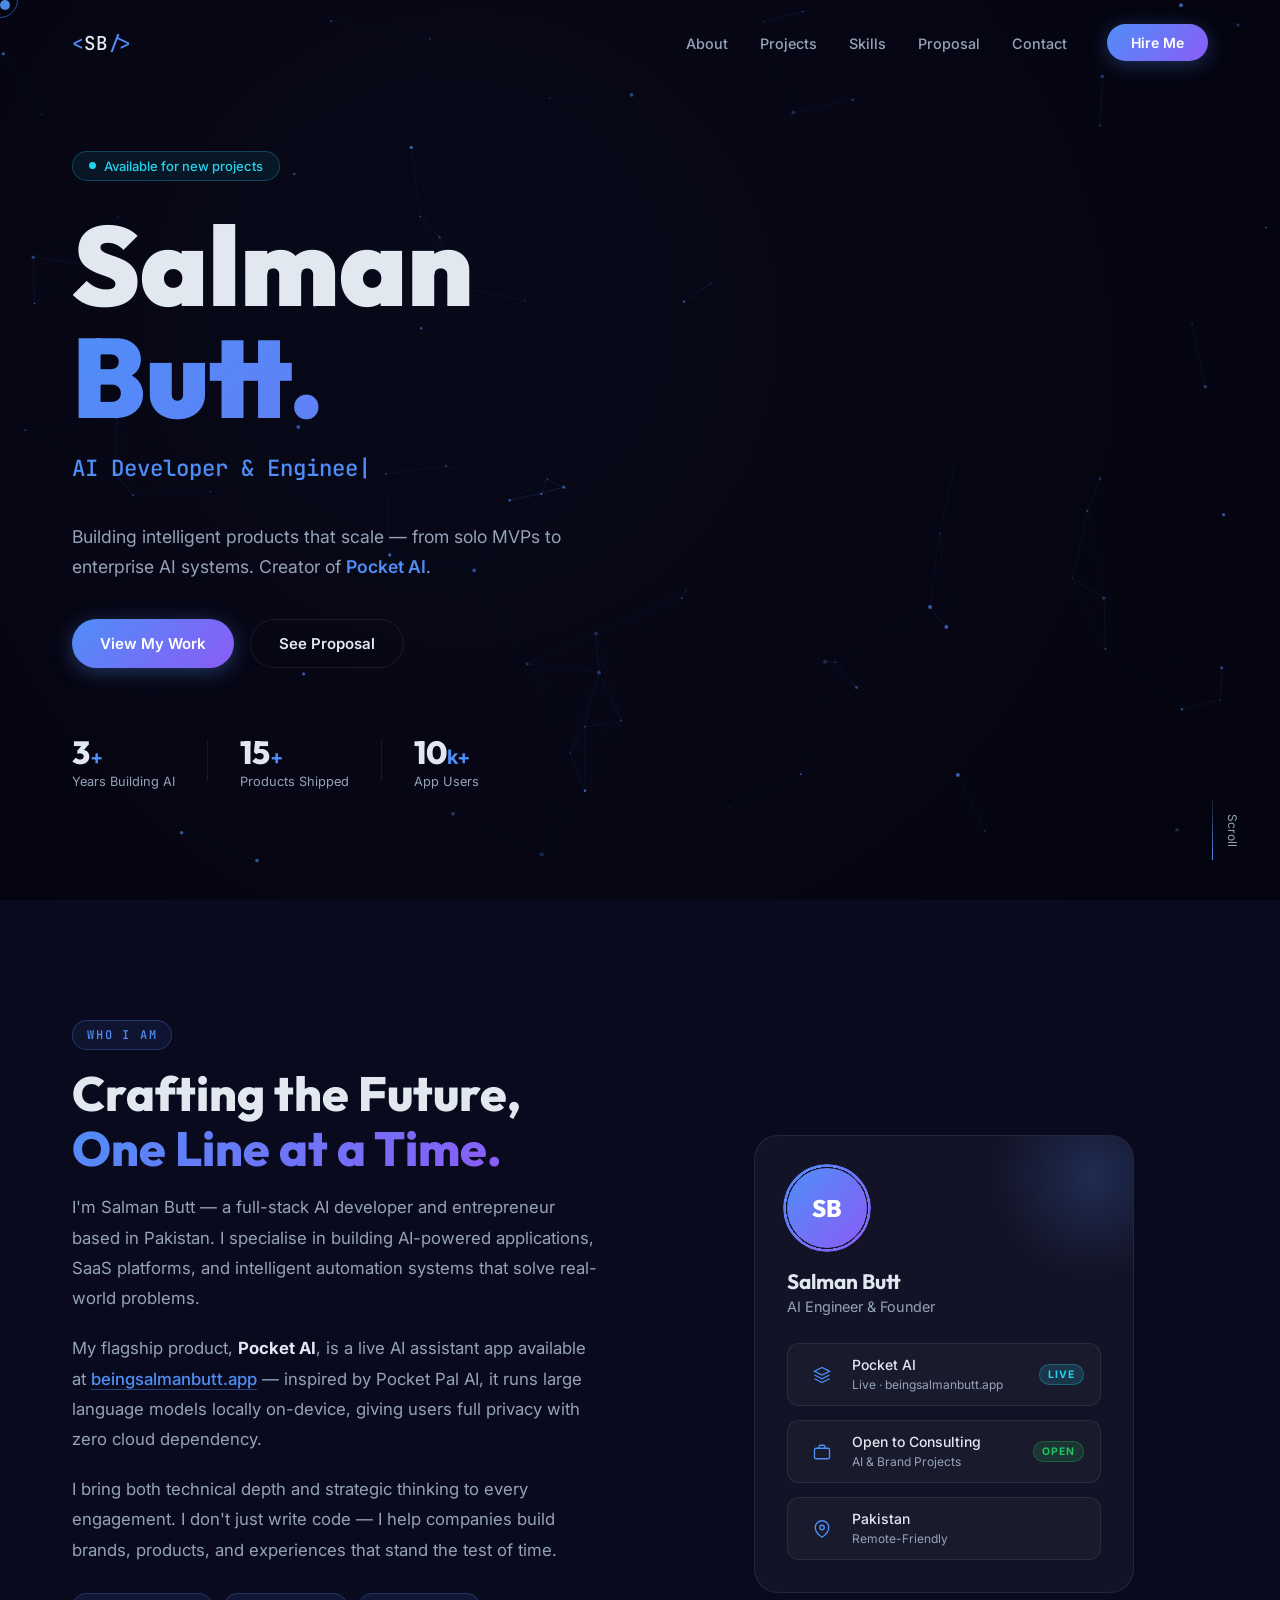
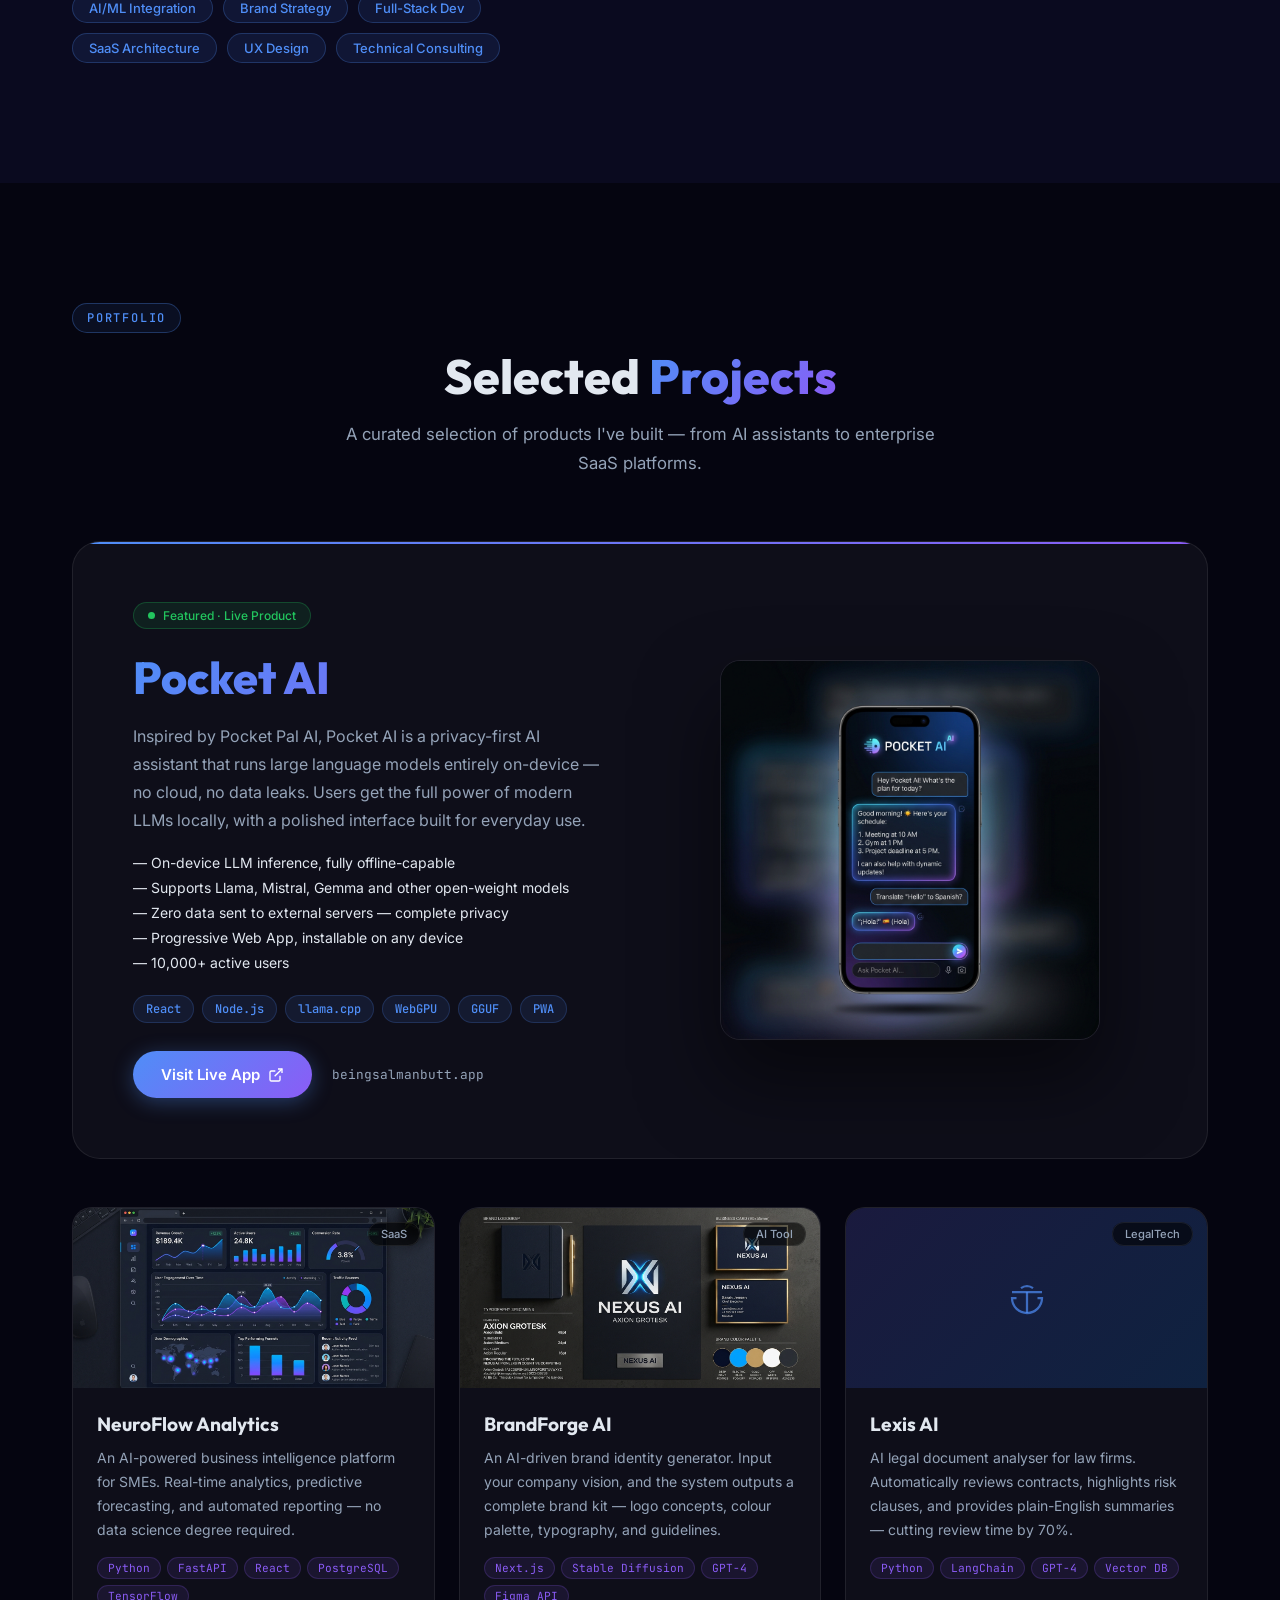
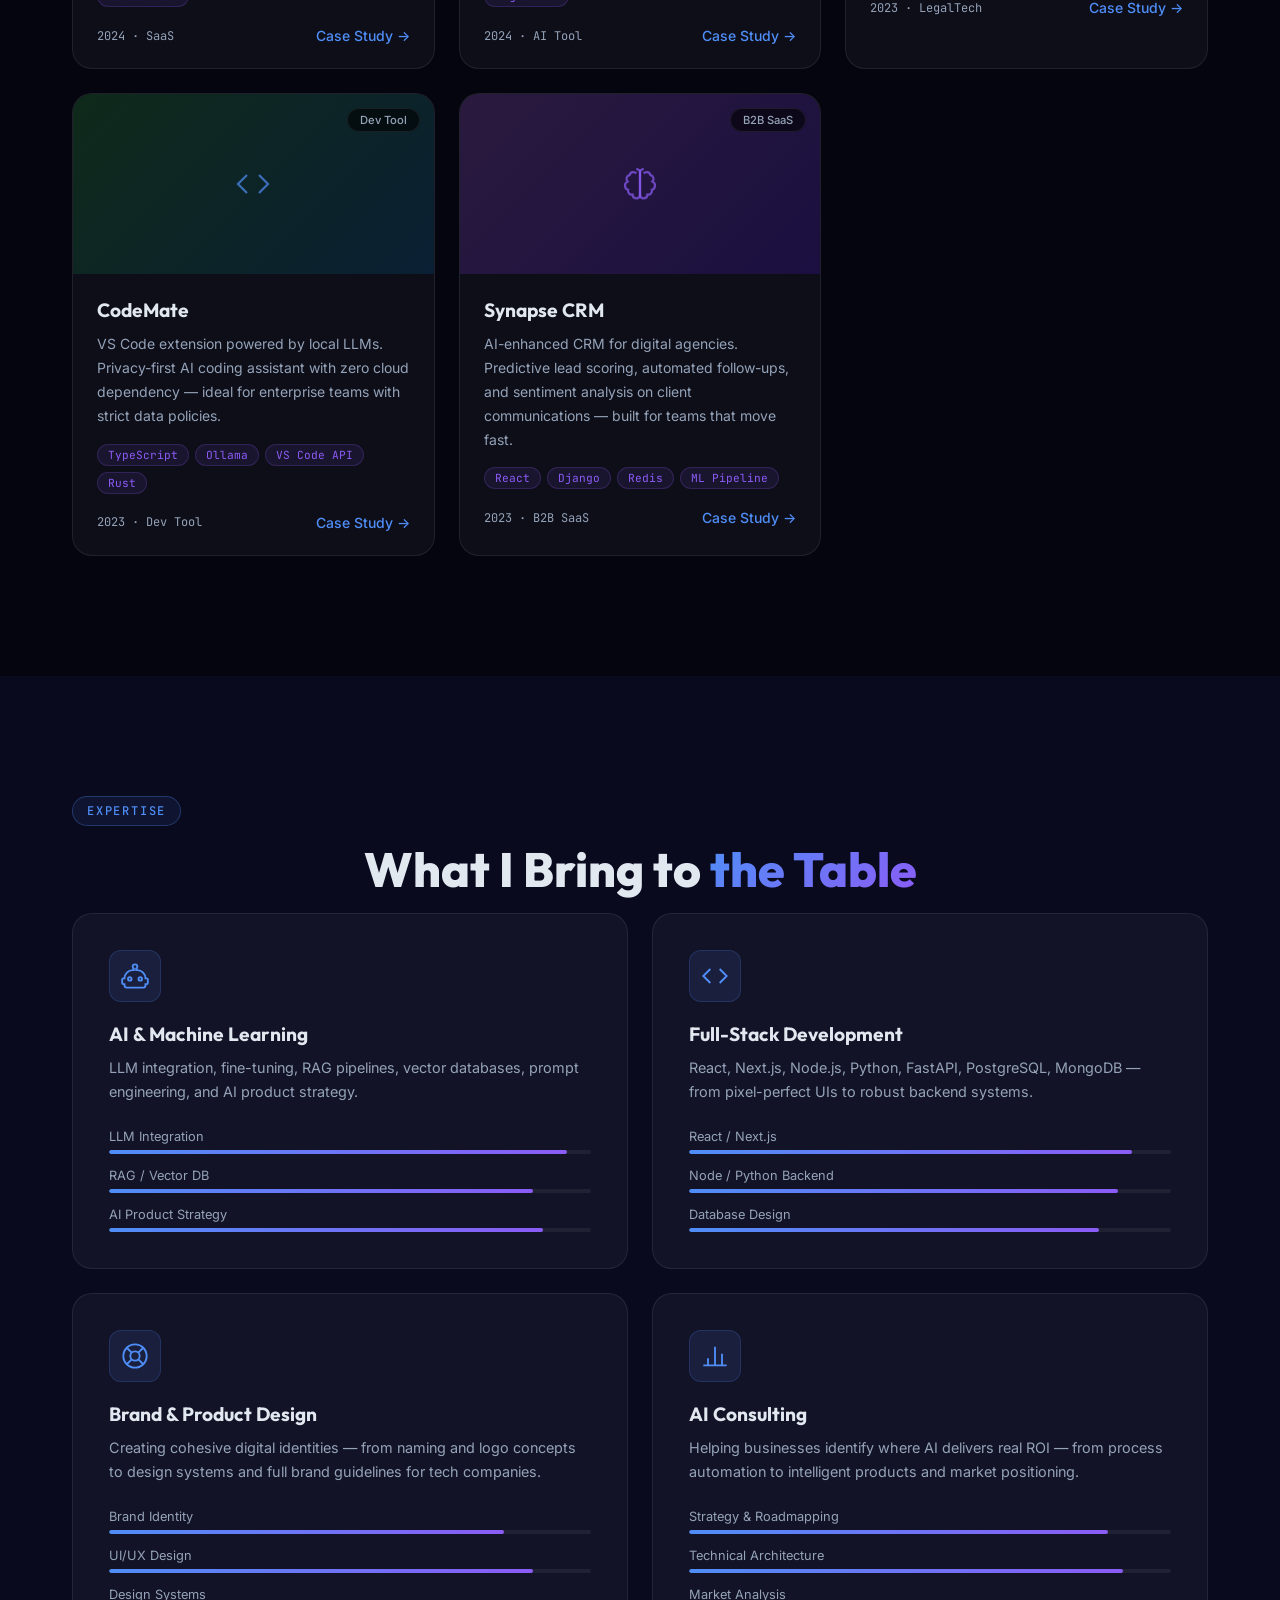
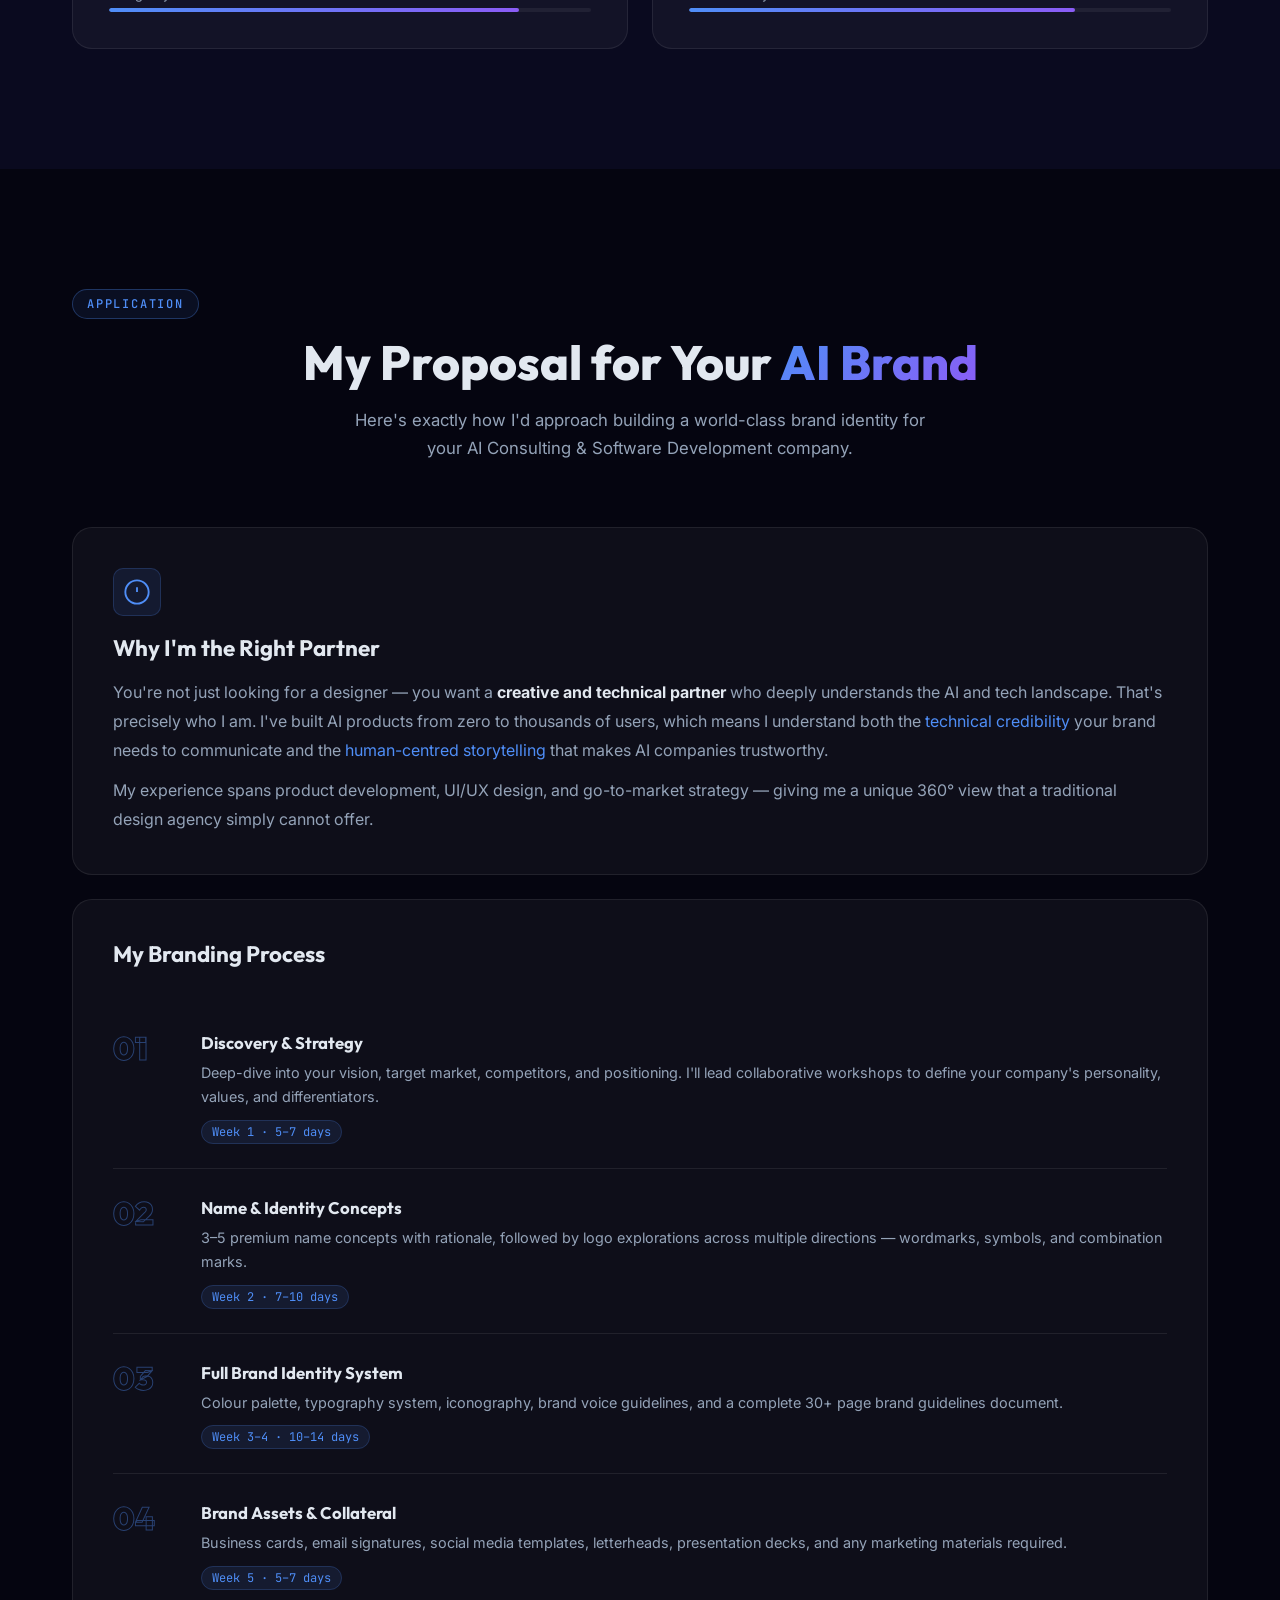
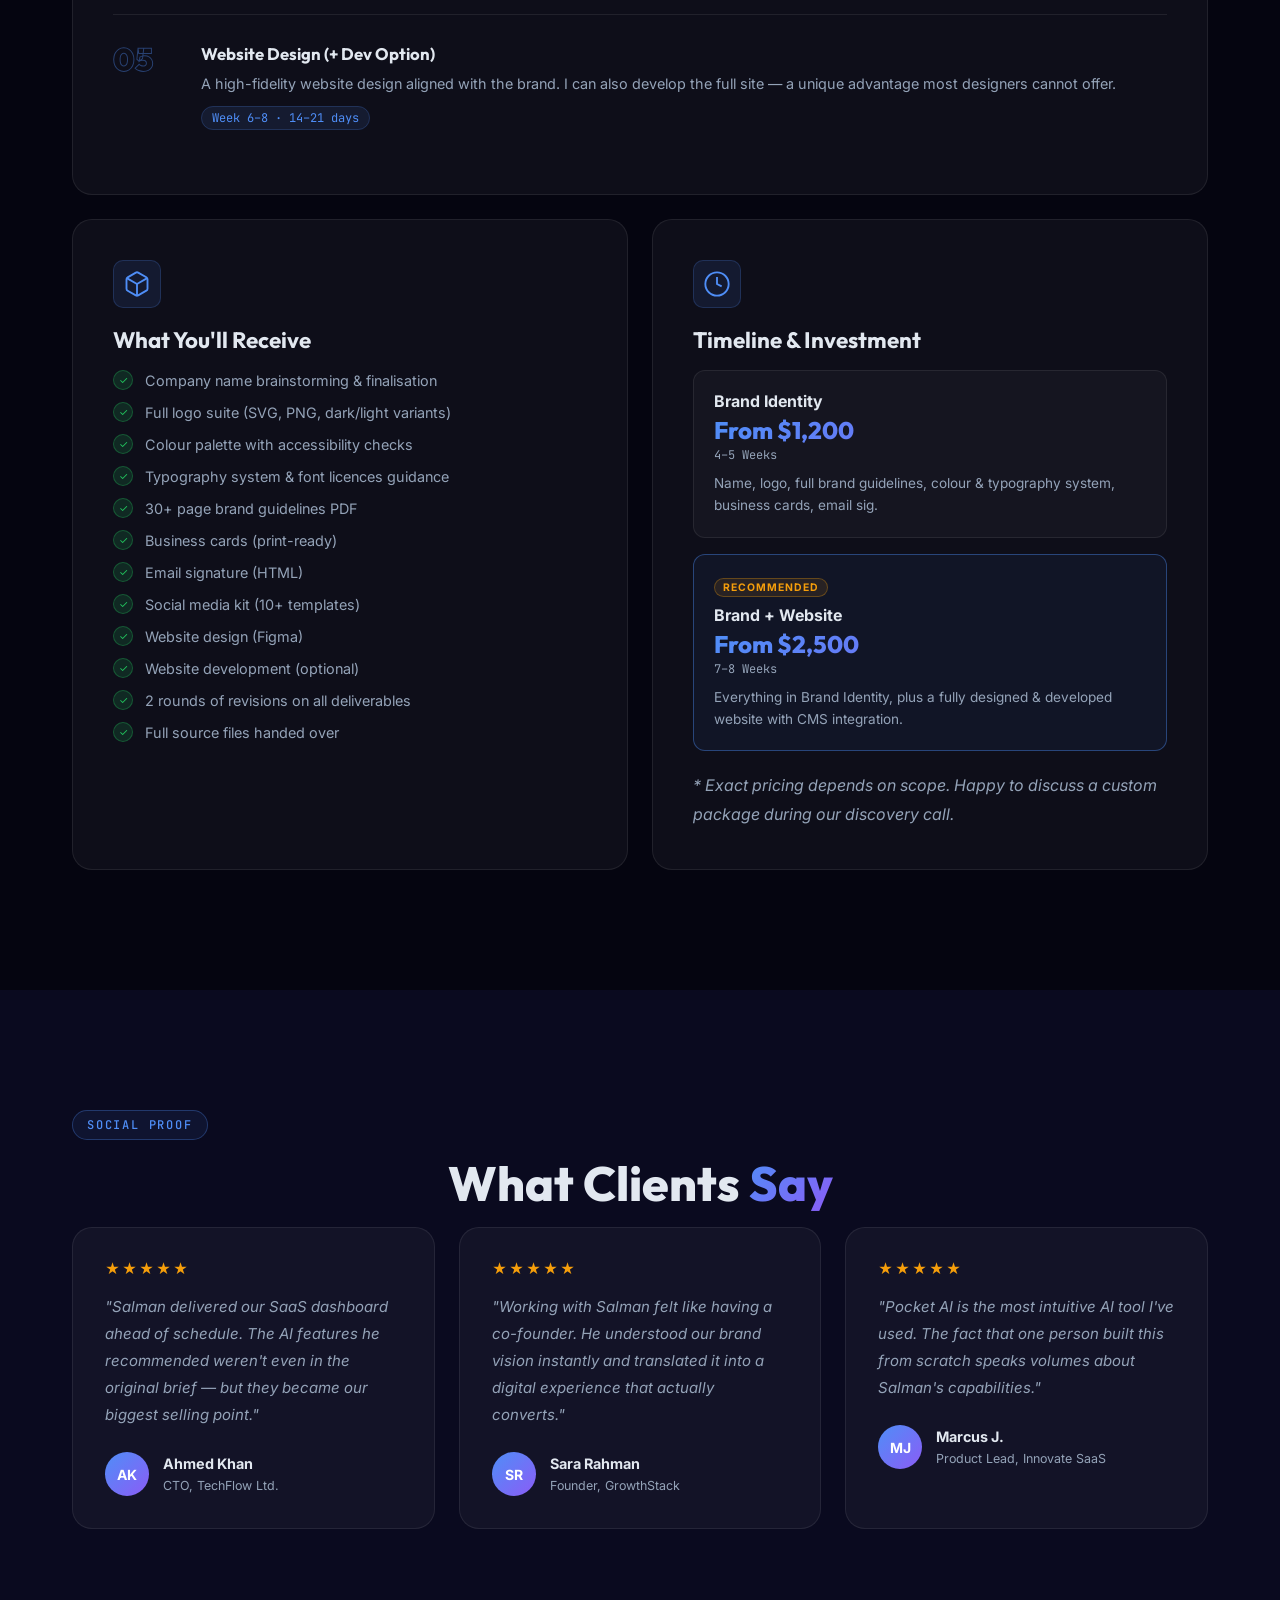
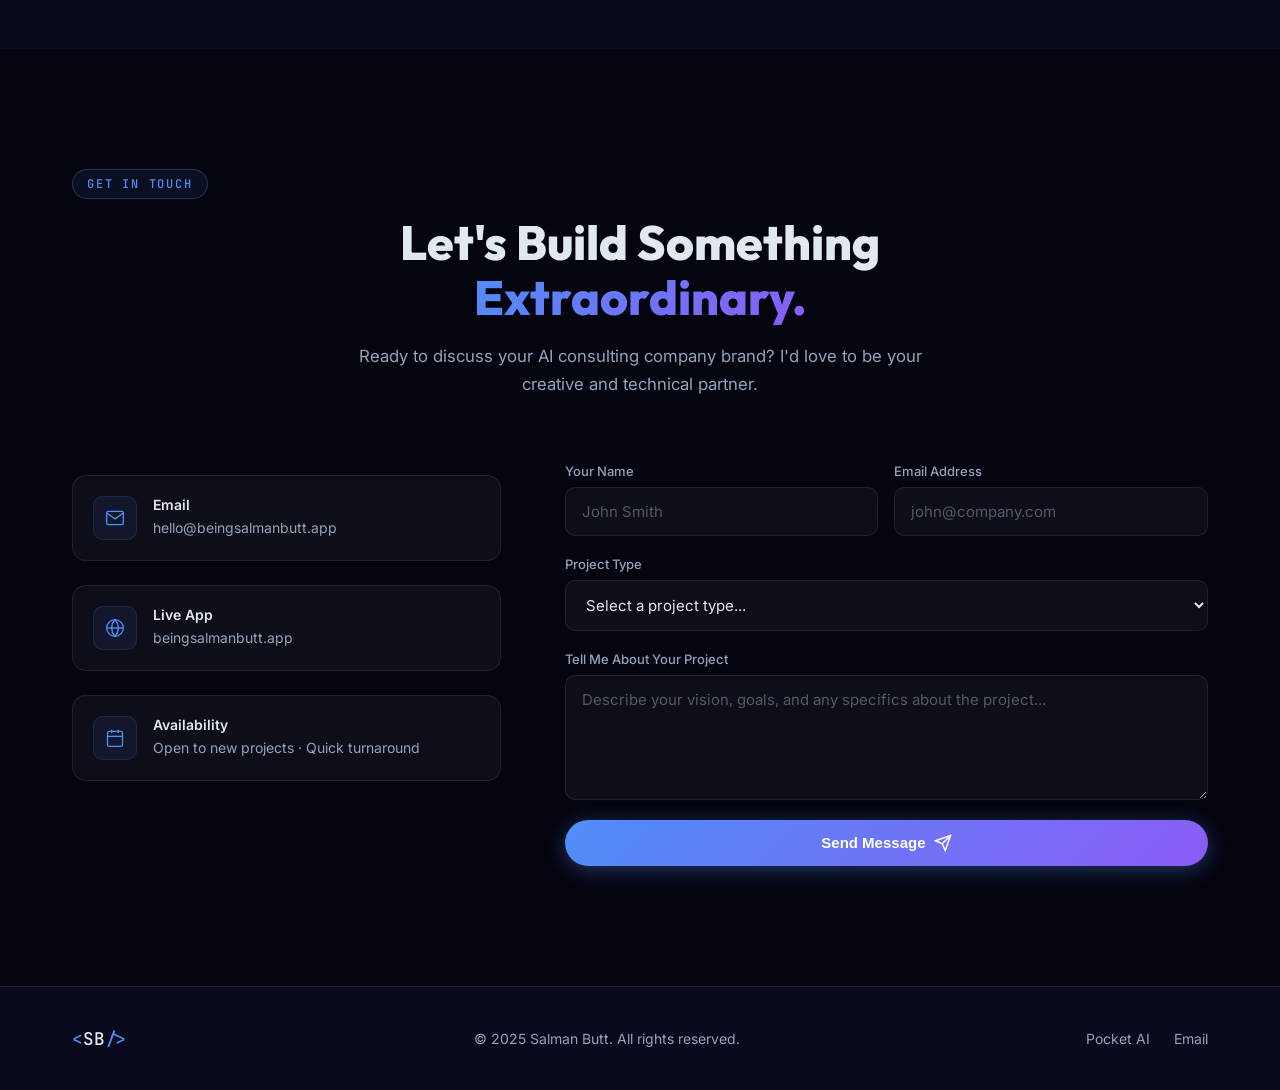
==== index.html @ 0336878b "first commit" ====
<!DOCTYPE html>
<html lang="en">
<head>
  <meta charset="UTF-8" />
  <meta name="viewport" content="width=device-width, initial-scale=1.0" />
  <title>Salman Butt — AI Developer & Software Engineer</title>
  <meta name="description" content="Salman Butt is an experienced AI developer and software engineer specializing in AI consulting, SaaS, and full-stack development. Creator of Pocket AI." />
  <meta name="keywords" content="AI Developer, Software Engineer, Pocket AI, SaaS, Full Stack, AI Consulting, Salman Butt" />
  <meta property="og:title" content="Salman Butt — AI Developer & Software Engineer" />
  <meta property="og:description" content="Building intelligent products that scale. Creator of Pocket AI. Available for AI consulting & development." />
  <link rel="preconnect" href="https://fonts.googleapis.com" />
  <link rel="preconnect" href="https://fonts.gstatic.com" crossorigin />
  <link href="https://fonts.googleapis.com/css2?family=Outfit:wght@300;400;500;600;700;800;900&family=Inter:wght@300;400;500;600&family=JetBrains+Mono:wght@400;500&display=swap" rel="stylesheet" />
  <link rel="stylesheet" href="style.css" />
</head>
<body>

  <!-- ── CURSOR ── -->
  <div class="cursor" id="cursor"></div>
  <div class="cursor-follower" id="cursorFollower"></div>

  <!-- ── NAV ── -->
  <nav class="nav" id="nav">
    <div class="nav-inner">
      <a href="#hero" class="nav-logo" id="nav-logo">
        <span class="logo-bracket">&lt;</span>SB<span class="logo-bracket">/&gt;</span>
      </a>
      <ul class="nav-links" id="nav-links">
        <li><a href="#about" class="nav-link">About</a></li>
        <li><a href="#projects" class="nav-link">Projects</a></li>
        <li><a href="#skills" class="nav-link">Skills</a></li>
        <li><a href="#proposal" class="nav-link">Proposal</a></li>
        <li><a href="#contact" class="nav-link">Contact</a></li>
      </ul>
      <a href="#contact" class="nav-cta" id="nav-cta">Hire Me</a>
      <button class="burger" id="burger" aria-label="Menu">
        <span></span><span></span><span></span>
      </button>
    </div>
  </nav>

  <!-- ── MOBILE MENU ── -->
  <div class="mobile-menu" id="mobileMenu">
    <ul>
      <li><a href="#about" class="mob-link">About</a></li>
      <li><a href="#projects" class="mob-link">Projects</a></li>
      <li><a href="#skills" class="mob-link">Skills</a></li>
      <li><a href="#proposal" class="mob-link">Proposal</a></li>
      <li><a href="#contact" class="mob-link">Contact</a></li>
    </ul>
  </div>

  <!-- ── HERO ── -->
  <section class="hero" id="hero">
    <canvas class="hero-canvas" id="heroCanvas"></canvas>
    <div class="hero-content">
      <div class="hero-badge reveal-up" data-delay="0">
        <span class="badge-dot"></span>
        Available for new projects
      </div>
      <h1 class="hero-name reveal-up" data-delay="100">
        <span class="name-line">Salman</span>
        <span class="name-line gradient-text">Butt.</span>
      </h1>
      <p class="hero-title reveal-up" data-delay="200">
        <span id="typed-text"></span><span class="cursor-blink">|</span>
      </p>
      <p class="hero-sub reveal-up" data-delay="300">
        Building intelligent products that scale — from solo MVPs to enterprise AI systems.
        Creator of <a href="https://beingsalmanbutt.app" target="_blank" class="hero-link">Pocket&nbsp;AI</a>.
      </p>
      <div class="hero-btns reveal-up" data-delay="400">
        <a href="#projects" class="btn btn-primary" id="hero-projects-btn">View My Work</a>
        <a href="#proposal" class="btn btn-ghost" id="hero-proposal-btn">See Proposal</a>
      </div>
      <div class="hero-stats reveal-up" data-delay="500">
        <div class="stat">
          <span class="stat-num" data-target="3">0</span><span class="stat-suffix">+</span>
          <span class="stat-label">Years Building AI</span>
        </div>
        <div class="stat-divider"></div>
        <div class="stat">
          <span class="stat-num" data-target="15">0</span><span class="stat-suffix">+</span>
          <span class="stat-label">Products Shipped</span>
        </div>
        <div class="stat-divider"></div>
        <div class="stat">
          <span class="stat-num" data-target="10">0</span><span class="stat-suffix">k+</span>
          <span class="stat-label">App Users</span>
        </div>
      </div>
    </div>
    <div class="hero-scroll-indicator">
      <span>Scroll</span>
      <div class="scroll-line"></div>
    </div>
  </section>

  <!-- ── ABOUT ── -->
  <section class="about section" id="about">
    <div class="container">
      <div class="section-label reveal-up">Who I Am</div>
      <div class="about-grid">
        <div class="about-left reveal-left">
          <h2 class="section-title">Crafting the Future,<br/><span class="gradient-text">One Line at a Time.</span></h2>
          <p class="about-text">
            I'm Salman Butt — a full-stack AI developer and entrepreneur based in Pakistan. I specialise in building AI-powered applications, SaaS platforms, and intelligent automation systems that solve real-world problems.
          </p>
          <p class="about-text">
            My flagship product, <strong>Pocket AI</strong>, is a live AI assistant app available at <a href="https://beingsalmanbutt.app" target="_blank" class="inline-link">beingsalmanbutt.app</a> — inspired by Pocket Pal AI, it runs large language models locally on-device, giving users full privacy with zero cloud dependency.
          </p>
          <p class="about-text">
            I bring both technical depth and strategic thinking to every engagement. I don't just write code — I help companies build brands, products, and experiences that stand the test of time.
          </p>
          <div class="about-tags">
            <span class="tag">AI/ML Integration</span>
            <span class="tag">Brand Strategy</span>
            <span class="tag">Full-Stack Dev</span>
            <span class="tag">SaaS Architecture</span>
            <span class="tag">UX Design</span>
            <span class="tag">Technical Consulting</span>
          </div>
        </div>
        <div class="about-right reveal-right">
          <div class="about-card-wrap">
            <div class="about-card" id="about-card">
              <div class="card-glow"></div>
              <div class="card-inner">
                <div class="card-avatar">
                  <div class="avatar-ring"></div>
                  <div class="avatar-icon">SB</div>
                </div>
                <div class="card-info">
                  <h3>Salman Butt</h3>
                  <p>AI Engineer & Founder</p>
                </div>
                <div class="card-items">
                  <div class="card-item">
                    <div class="ci-icon">
                      <svg width="18" height="18" viewBox="0 0 24 24" fill="none" stroke="currentColor" stroke-width="1.8"><path d="M12 2L2 7l10 5 10-5-10-5z"/><path d="M2 17l10 5 10-5"/><path d="M2 12l10 5 10-5"/></svg>
                    </div>
                    <div class="ci-text">
                      <span>Pocket AI</span>
                      <small>Live · beingsalmanbutt.app</small>
                    </div>
                    <div class="ci-badge live">LIVE</div>
                  </div>
                  <div class="card-item">
                    <div class="ci-icon">
                      <svg width="18" height="18" viewBox="0 0 24 24" fill="none" stroke="currentColor" stroke-width="1.8"><rect x="2" y="7" width="20" height="14" rx="2"/><path d="M16 7V5a2 2 0 0 0-2-2h-4a2 2 0 0 0-2 2v2"/></svg>
                    </div>
                    <div class="ci-text">
                      <span>Open to Consulting</span>
                      <small>AI &amp; Brand Projects</small>
                    </div>
                    <div class="ci-badge open">OPEN</div>
                  </div>
                  <div class="card-item">
                    <div class="ci-icon">
                      <svg width="18" height="18" viewBox="0 0 24 24" fill="none" stroke="currentColor" stroke-width="1.8"><path d="M21 10c0 7-9 13-9 13s-9-6-9-13a9 9 0 0 1 18 0z"/><circle cx="12" cy="10" r="3"/></svg>
                    </div>
                    <div class="ci-text">
                      <span>Pakistan</span>
                      <small>Remote-Friendly</small>
                    </div>
                  </div>
                </div>
              </div>
            </div>
          </div>
        </div>
      </div>
    </div>
  </section>

  <!-- ── PROJECTS ── -->
  <section class="projects section" id="projects">
    <div class="container">
      <div class="section-label reveal-up">Portfolio</div>
      <h2 class="section-title centered reveal-up">Selected <span class="gradient-text">Projects</span></h2>
      <p class="section-sub centered reveal-up">A curated selection of products I've built — from AI assistants to enterprise SaaS platforms.</p>

      <!-- FEATURED: Pocket AI -->
      <div class="project-featured reveal-up" id="pocket-ai-project">
        <div class="pf-content">
          <div class="pf-badge">
            <span class="badge-dot pulse"></span>
            Featured · Live Product
          </div>
          <h3 class="pf-title">Pocket AI</h3>
          <p class="pf-desc">
            Inspired by Pocket Pal AI, Pocket AI is a privacy-first AI assistant that runs large language models entirely on-device — no cloud, no data leaks. Users get the full power of modern LLMs locally, with a polished interface built for everyday use.
          </p>
          <ul class="pf-highlights">
            <li>— On-device LLM inference, fully offline-capable</li>
            <li>— Supports Llama, Mistral, Gemma and other open-weight models</li>
            <li>— Zero data sent to external servers — complete privacy</li>
            <li>— Progressive Web App, installable on any device</li>
            <li>— 10,000+ active users</li>
          </ul>
          <div class="pf-tech">
            <span>React</span><span>Node.js</span><span>llama.cpp</span><span>WebGPU</span><span>GGUF</span><span>PWA</span>
          </div>
          <div class="pf-actions">
            <a href="https://beingsalmanbutt.app" target="_blank" class="btn btn-primary" id="pocket-ai-live-btn">
              <span>Visit Live App</span>
              <svg width="16" height="16" viewBox="0 0 24 24" fill="none" stroke="currentColor" stroke-width="2"><path d="M18 13v6a2 2 0 0 1-2 2H5a2 2 0 0 1-2-2V8a2 2 0 0 1 2-2h6"/><polyline points="15 3 21 3 21 9"/><line x1="10" y1="14" x2="21" y2="3"/></svg>
            </a>
            <span class="pf-domain">beingsalmanbutt.app</span>
          </div>
        </div>
        <div class="pf-visual">
          <div class="pf-img-wrap">
            <img src="pocket_ai_mockup.jpg" alt="Pocket AI App Mockup" class="pf-img" />
            <div class="pf-img-glow"></div>
          </div>
        </div>
      </div>

      <!-- PROJECT GRID -->
      <div class="project-grid">

        <!-- Project 2 -->
        <div class="project-card reveal-up" data-delay="0" id="project-neuroflow">
          <div class="pc-img-wrap">
            <img src="dashboard_mockup.jpg" alt="NeuroFlow Dashboard" class="pc-img" />
            <div class="pc-overlay">
              <span class="pc-tag">SaaS</span>
            </div>
          </div>
          <div class="pc-body">
            <h3 class="pc-title">NeuroFlow Analytics</h3>
            <p class="pc-desc">An AI-powered business intelligence platform for SMEs. Real-time analytics, predictive forecasting, and automated reporting — no data science degree required.</p>
            <div class="pc-tech">
              <span>Python</span><span>FastAPI</span><span>React</span><span>PostgreSQL</span><span>TensorFlow</span>
            </div>
            <div class="pc-footer">
              <span class="pc-status">2024 · SaaS</span>
              <a href="#" class="pc-link" id="neuroflow-link">Case Study →</a>
            </div>
          </div>
        </div>

        <!-- Project 3 -->
        <div class="project-card reveal-up" data-delay="100" id="project-brandforge">
          <div class="pc-img-wrap">
            <img src="branding_mockup.jpg" alt="BrandForge AI" class="pc-img" />
            <div class="pc-overlay">
              <span class="pc-tag">AI Tool</span>
            </div>
          </div>
          <div class="pc-body">
            <h3 class="pc-title">BrandForge AI</h3>
            <p class="pc-desc">An AI-driven brand identity generator. Input your company vision, and the system outputs a complete brand kit — logo concepts, colour palette, typography, and guidelines.</p>
            <div class="pc-tech">
              <span>Next.js</span><span>Stable Diffusion</span><span>GPT-4</span><span>Figma API</span>
            </div>
            <div class="pc-footer">
              <span class="pc-status">2024 · AI Tool</span>
              <a href="#" class="pc-link" id="brandforge-link">Case Study →</a>
            </div>
          </div>
        </div>

        <!-- Project 4 -->
        <div class="project-card reveal-up" data-delay="200" id="project-lexis">
          <div class="pc-img-wrap">
            <div class="pc-img-placeholder p4-bg">
              <div class="placeholder-icon">
                <svg width="36" height="36" viewBox="0 0 24 24" fill="none" stroke="rgba(79,142,247,0.7)" stroke-width="1.5"><path d="M12 22V8"/><path d="M5 12H2a10 10 0 0 0 20 0h-3"/><path d="M8 5.4A7 7 0 0 1 12 4a7 7 0 0 1 4 1.4"/><line x1="2" y1="8" x2="12" y2="8"/><line x1="12" y1="8" x2="22" y2="8"/></svg>
              </div>
            </div>
            <div class="pc-overlay">
              <span class="pc-tag">LegalTech</span>
            </div>
          </div>
          <div class="pc-body">
            <h3 class="pc-title">Lexis AI</h3>
            <p class="pc-desc">AI legal document analyser for law firms. Automatically reviews contracts, highlights risk clauses, and provides plain-English summaries — cutting review time by 70%.</p>
            <div class="pc-tech">
              <span>Python</span><span>LangChain</span><span>GPT-4</span><span>Vector DB</span>
            </div>
            <div class="pc-footer">
              <span class="pc-status">2023 · LegalTech</span>
              <a href="#" class="pc-link" id="lexis-link">Case Study →</a>
            </div>
          </div>
        </div>

        <!-- Project 5 -->
        <div class="project-card reveal-up" data-delay="0" id="project-codemate">
          <div class="pc-img-wrap">
            <div class="pc-img-placeholder p5-bg">
              <div class="placeholder-icon">
                <svg width="36" height="36" viewBox="0 0 24 24" fill="none" stroke="rgba(79,142,247,0.7)" stroke-width="1.5"><polyline points="16 18 22 12 16 6"/><polyline points="8 6 2 12 8 18"/></svg>
              </div>
            </div>
            <div class="pc-overlay">
              <span class="pc-tag">Dev Tool</span>
            </div>
          </div>
          <div class="pc-body">
            <h3 class="pc-title">CodeMate</h3>
            <p class="pc-desc">VS Code extension powered by local LLMs. Privacy-first AI coding assistant with zero cloud dependency — ideal for enterprise teams with strict data policies.</p>
            <div class="pc-tech">
              <span>TypeScript</span><span>Ollama</span><span>VS Code API</span><span>Rust</span>
            </div>
            <div class="pc-footer">
              <span class="pc-status">2023 · Dev Tool</span>
              <a href="#" class="pc-link" id="codemate-link">Case Study →</a>
            </div>
          </div>
        </div>

        <!-- Project 6 -->
        <div class="project-card reveal-up" data-delay="100" id="project-synapse">
          <div class="pc-img-wrap">
            <div class="pc-img-placeholder p6-bg">
              <div class="placeholder-icon">
                <svg width="36" height="36" viewBox="0 0 24 24" fill="none" stroke="rgba(139,92,246,0.7)" stroke-width="1.5"><path d="M9.5 2A2.5 2.5 0 0 1 12 4.5v15a2.5 2.5 0 0 1-4.96-.46 2.5 2.5 0 0 1-2.96-3.08 3 3 0 0 1-.34-5.58 2.5 2.5 0 0 1 1.32-4.24 2.5 2.5 0 0 1 4.44-1.14"/><path d="M14.5 2A2.5 2.5 0 0 0 12 4.5v15a2.5 2.5 0 0 0 4.96-.46 2.5 2.5 0 0 0 2.96-3.08 3 3 0 0 0 .34-5.58 2.5 2.5 0 0 0-1.32-4.24 2.5 2.5 0 0 0-4.44-1.14"/></svg>
              </div>
            </div>
            <div class="pc-overlay">
              <span class="pc-tag">B2B SaaS</span>
            </div>
          </div>
          <div class="pc-body">
            <h3 class="pc-title">Synapse CRM</h3>
            <p class="pc-desc">AI-enhanced CRM for digital agencies. Predictive lead scoring, automated follow-ups, and sentiment analysis on client communications — built for teams that move fast.</p>
            <div class="pc-tech">
              <span>React</span><span>Django</span><span>Redis</span><span>ML Pipeline</span>
            </div>
            <div class="pc-footer">
              <span class="pc-status">2023 · B2B SaaS</span>
              <a href="#" class="pc-link" id="synapse-link">Case Study →</a>
            </div>
          </div>
        </div>

      </div>
    </div>
  </section>

  <!-- ── SKILLS ── -->
  <section class="skills section" id="skills">
    <div class="container">
      <div class="section-label reveal-up">Expertise</div>
      <h2 class="section-title centered reveal-up">What I Bring to <span class="gradient-text">the Table</span></h2>
      <div class="skills-grid">

        <div class="skill-card reveal-up" data-delay="0" id="skill-ai">
          <div class="sc-icon">
            <svg width="28" height="28" viewBox="0 0 24 24" fill="none" stroke="currentColor" stroke-width="1.6"><path d="M12 2a2 2 0 0 1 2 2c0 .74-.4 1.39-1 1.73V7h1a7 7 0 0 1 7 7h1a1 1 0 0 1 1 1v3a1 1 0 0 1-1 1h-1v1a2 2 0 0 1-2 2H5a2 2 0 0 1-2-2v-1H2a1 1 0 0 1-1-1v-3a1 1 0 0 1 1-1h1a7 7 0 0 1 7-7h1V5.73c-.6-.34-1-.99-1-1.73a2 2 0 0 1 2-2z"/><circle cx="7.5" cy="14.5" r="1.5"/><circle cx="16.5" cy="14.5" r="1.5"/></svg>
          </div>
          <h3>AI &amp; Machine Learning</h3>
          <p>LLM integration, fine-tuning, RAG pipelines, vector databases, prompt engineering, and AI product strategy.</p>
          <div class="sc-bars">
            <div class="sc-bar-item">
              <span>LLM Integration</span>
              <div class="sc-bar"><div class="sc-fill" style="--w:95%"></div></div>
            </div>
            <div class="sc-bar-item">
              <span>RAG / Vector DB</span>
              <div class="sc-bar"><div class="sc-fill" style="--w:88%"></div></div>
            </div>
            <div class="sc-bar-item">
              <span>AI Product Strategy</span>
              <div class="sc-bar"><div class="sc-fill" style="--w:90%"></div></div>
            </div>
          </div>
        </div>

        <div class="skill-card reveal-up" data-delay="100" id="skill-fullstack">
          <div class="sc-icon">
            <svg width="28" height="28" viewBox="0 0 24 24" fill="none" stroke="currentColor" stroke-width="1.6"><polyline points="16 18 22 12 16 6"/><polyline points="8 6 2 12 8 18"/></svg>
          </div>
          <h3>Full-Stack Development</h3>
          <p>React, Next.js, Node.js, Python, FastAPI, PostgreSQL, MongoDB — from pixel-perfect UIs to robust backend systems.</p>
          <div class="sc-bars">
            <div class="sc-bar-item">
              <span>React / Next.js</span>
              <div class="sc-bar"><div class="sc-fill" style="--w:92%"></div></div>
            </div>
            <div class="sc-bar-item">
              <span>Node / Python Backend</span>
              <div class="sc-bar"><div class="sc-fill" style="--w:89%"></div></div>
            </div>
            <div class="sc-bar-item">
              <span>Database Design</span>
              <div class="sc-bar"><div class="sc-fill" style="--w:85%"></div></div>
            </div>
          </div>
        </div>

        <div class="skill-card reveal-up" data-delay="200" id="skill-brand">
          <div class="sc-icon">
            <svg width="28" height="28" viewBox="0 0 24 24" fill="none" stroke="currentColor" stroke-width="1.6"><circle cx="12" cy="12" r="10"/><circle cx="12" cy="12" r="4"/><line x1="4.93" y1="4.93" x2="9.17" y2="9.17"/><line x1="14.83" y1="14.83" x2="19.07" y2="19.07"/><line x1="14.83" y1="9.17" x2="19.07" y2="4.93"/><line x1="4.93" y1="19.07" x2="9.17" y2="14.83"/></svg>
          </div>
          <h3>Brand &amp; Product Design</h3>
          <p>Creating cohesive digital identities — from naming and logo concepts to design systems and full brand guidelines for tech companies.</p>
          <div class="sc-bars">
            <div class="sc-bar-item">
              <span>Brand Identity</span>
              <div class="sc-bar"><div class="sc-fill" style="--w:82%"></div></div>
            </div>
            <div class="sc-bar-item">
              <span>UI/UX Design</span>
              <div class="sc-bar"><div class="sc-fill" style="--w:88%"></div></div>
            </div>
            <div class="sc-bar-item">
              <span>Design Systems</span>
              <div class="sc-bar"><div class="sc-fill" style="--w:85%"></div></div>
            </div>
          </div>
        </div>

        <div class="skill-card reveal-up" data-delay="300" id="skill-consulting">
          <div class="sc-icon">
            <svg width="28" height="28" viewBox="0 0 24 24" fill="none" stroke="currentColor" stroke-width="1.6"><line x1="18" y1="20" x2="18" y2="10"/><line x1="12" y1="20" x2="12" y2="4"/><line x1="6" y1="20" x2="6" y2="14"/><line x1="2" y1="20" x2="22" y2="20"/></svg>
          </div>
          <h3>AI Consulting</h3>
          <p>Helping businesses identify where AI delivers real ROI — from process automation to intelligent products and market positioning.</p>
          <div class="sc-bars">
            <div class="sc-bar-item">
              <span>Strategy & Roadmapping</span>
              <div class="sc-bar"><div class="sc-fill" style="--w:87%"></div></div>
            </div>
            <div class="sc-bar-item">
              <span>Technical Architecture</span>
              <div class="sc-bar"><div class="sc-fill" style="--w:90%"></div></div>
            </div>
            <div class="sc-bar-item">
              <span>Market Analysis</span>
              <div class="sc-bar"><div class="sc-fill" style="--w:80%"></div></div>
            </div>
          </div>
        </div>

      </div>
    </div>
  </section>

  <!-- ── PROPOSAL ── -->
  <section class="proposal section" id="proposal">
    <div class="container">
      <div class="section-label reveal-up">Application</div>
      <h2 class="section-title centered reveal-up">My Proposal for Your <span class="gradient-text">AI Brand</span></h2>
      <p class="section-sub centered reveal-up">Here's exactly how I'd approach building a world-class brand identity for your AI Consulting & Software Development company.</p>

      <div class="proposal-grid">

        <!-- Overview -->
        <div class="proposal-card full-width reveal-up" id="proposal-overview">
          <div class="prop-icon">
            <svg width="28" height="28" viewBox="0 0 24 24" fill="none" stroke="currentColor" stroke-width="1.6"><circle cx="12" cy="12" r="10"/><line x1="12" y1="8" x2="12" y2="12"/><line x1="12" y1="16" x2="12.01" y2="16"/></svg>
          </div>
          <h3>Why I'm the Right Partner</h3>
          <p>You're not just looking for a designer — you want a <strong>creative and technical partner</strong> who deeply understands the AI and tech landscape. That's precisely who I am. I've built AI products from zero to thousands of users, which means I understand both the <em>technical credibility</em> your brand needs to communicate and the <em>human-centred storytelling</em> that makes AI companies trustworthy.</p>
          <p>My experience spans product development, UI/UX design, and go-to-market strategy — giving me a unique 360° view that a traditional design agency simply cannot offer.</p>
        </div>

        <!-- Process steps -->
        <div class="process-steps reveal-up" id="proposal-process">
          <h3 class="process-title">My Branding Process</h3>
          <div class="steps">
            <div class="step" id="step-1">
              <div class="step-num">01</div>
              <div class="step-content">
                <h4>Discovery & Strategy</h4>
                <p>Deep-dive into your vision, target market, competitors, and positioning. I'll lead collaborative workshops to define your company's personality, values, and differentiators.</p>
                <span class="step-duration">Week 1 · 5–7 days</span>
              </div>
            </div>
            <div class="step" id="step-2">
              <div class="step-num">02</div>
              <div class="step-content">
                <h4>Name & Identity Concepts</h4>
                <p>3–5 premium name concepts with rationale, followed by logo explorations across multiple directions — wordmarks, symbols, and combination marks.</p>
                <span class="step-duration">Week 2 · 7–10 days</span>
              </div>
            </div>
            <div class="step" id="step-3">
              <div class="step-num">03</div>
              <div class="step-content">
                <h4>Full Brand Identity System</h4>
                <p>Colour palette, typography system, iconography, brand voice guidelines, and a complete 30+ page brand guidelines document.</p>
                <span class="step-duration">Week 3–4 · 10–14 days</span>
              </div>
            </div>
            <div class="step" id="step-4">
              <div class="step-num">04</div>
              <div class="step-content">
                <h4>Brand Assets & Collateral</h4>
                <p>Business cards, email signatures, social media templates, letterheads, presentation decks, and any marketing materials required.</p>
                <span class="step-duration">Week 5 · 5–7 days</span>
              </div>
            </div>
            <div class="step" id="step-5">
              <div class="step-num">05</div>
              <div class="step-content">
                <h4>Website Design (+ Dev Option)</h4>
                <p>A high-fidelity website design aligned with the brand. I can also develop the full site — a unique advantage most designers cannot offer.</p>
                <span class="step-duration">Week 6–8 · 14–21 days</span>
              </div>
            </div>
          </div>
        </div>

        <!-- Deliverables -->
        <div class="proposal-card reveal-up" data-delay="100" id="proposal-deliverables">
          <div class="prop-icon">
            <svg width="28" height="28" viewBox="0 0 24 24" fill="none" stroke="currentColor" stroke-width="1.6"><path d="M21 16V8a2 2 0 0 0-1-1.73l-7-4a2 2 0 0 0-2 0l-7 4A2 2 0 0 0 3 8v8a2 2 0 0 0 1 1.73l7 4a2 2 0 0 0 2 0l7-4A2 2 0 0 0 21 16z"/><polyline points="3.27 6.96 12 12.01 20.73 6.96"/><line x1="12" y1="22.08" x2="12" y2="12"/></svg>
          </div>
          <h3>What You'll Receive</h3>
          <ul class="prop-list">
            <li><span class="check">✓</span> Company name brainstorming & finalisation</li>
            <li><span class="check">✓</span> Full logo suite (SVG, PNG, dark/light variants)</li>
            <li><span class="check">✓</span> Colour palette with accessibility checks</li>
            <li><span class="check">✓</span> Typography system & font licences guidance</li>
            <li><span class="check">✓</span> 30+ page brand guidelines PDF</li>
            <li><span class="check">✓</span> Business cards (print-ready)</li>
            <li><span class="check">✓</span> Email signature (HTML)</li>
            <li><span class="check">✓</span> Social media kit (10+ templates)</li>
            <li><span class="check">✓</span> Website design (Figma)</li>
            <li><span class="check">✓</span> Website development (optional)</li>
            <li><span class="check">✓</span> 2 rounds of revisions on all deliverables</li>
            <li><span class="check">✓</span> Full source files handed over</li>
          </ul>
        </div>

        <!-- Timeline & Pricing -->
        <div class="proposal-card reveal-up" data-delay="200" id="proposal-pricing">
          <div class="prop-icon">
            <svg width="28" height="28" viewBox="0 0 24 24" fill="none" stroke="currentColor" stroke-width="1.6"><circle cx="12" cy="12" r="10"/><polyline points="12 6 12 12 16 14"/></svg>
          </div>
          <h3>Timeline & Investment</h3>
          <div class="pricing-tiers">
            <div class="tier" id="tier-brand">
              <div class="tier-name">Brand Identity</div>
              <div class="tier-price">From $1,200</div>
              <div class="tier-time">4–5 Weeks</div>
              <p>Name, logo, full brand guidelines, colour & typography system, business cards, email sig.</p>
            </div>
            <div class="tier featured-tier" id="tier-full">
              <div class="tier-badge">Recommended</div>
              <div class="tier-name">Brand + Website</div>
              <div class="tier-price">From $2,500</div>
              <div class="tier-time">7–8 Weeks</div>
              <p>Everything in Brand Identity, plus a fully designed & developed website with CMS integration.</p>
            </div>
          </div>
          <p class="pricing-note">* Exact pricing depends on scope. Happy to discuss a custom package during our discovery call.</p>
        </div>

      </div>
    </div>
  </section>

  <!-- ── TESTIMONIALS ── -->
  <section class="testimonials section" id="testimonials">
    <div class="container">
      <div class="section-label reveal-up">Social Proof</div>
      <h2 class="section-title centered reveal-up">What Clients <span class="gradient-text">Say</span></h2>
      <div class="testi-grid">
        <div class="testi-card reveal-up" data-delay="0" id="testi-1">
          <div class="testi-stars">★★★★★</div>
          <p>"Salman delivered our SaaS dashboard ahead of schedule. The AI features he recommended weren't even in the original brief — but they became our biggest selling point."</p>
          <div class="testi-author">
            <div class="ta-avatar">AK</div>
            <div>
              <strong>Ahmed Khan</strong>
              <span>CTO, TechFlow Ltd.</span>
            </div>
          </div>
        </div>
        <div class="testi-card reveal-up" data-delay="100" id="testi-2">
          <div class="testi-stars">★★★★★</div>
          <p>"Working with Salman felt like having a co-founder. He understood our brand vision instantly and translated it into a digital experience that actually converts."</p>
          <div class="testi-author">
            <div class="ta-avatar">SR</div>
            <div>
              <strong>Sara Rahman</strong>
              <span>Founder, GrowthStack</span>
            </div>
          </div>
        </div>
        <div class="testi-card reveal-up" data-delay="200" id="testi-3">
          <div class="testi-stars">★★★★★</div>
          <p>"Pocket AI is the most intuitive AI tool I've used. The fact that one person built this from scratch speaks volumes about Salman's capabilities."</p>
          <div class="testi-author">
            <div class="ta-avatar">MJ</div>
            <div>
              <strong>Marcus J.</strong>
              <span>Product Lead, Innovate SaaS</span>
            </div>
          </div>
        </div>
      </div>
    </div>
  </section>

  <!-- ── CONTACT ── -->
  <section class="contact section" id="contact">
    <div class="container">
      <div class="section-label reveal-up">Get In Touch</div>
      <h2 class="section-title centered reveal-up">Let's Build Something<br/><span class="gradient-text">Extraordinary.</span></h2>
      <p class="section-sub centered reveal-up">Ready to discuss your AI consulting company brand? I'd love to be your creative and technical partner.</p>
      <div class="contact-grid">
        <div class="contact-left reveal-left">
          <div class="contact-info-item" id="contact-email">
            <div class="cii-icon">
              <svg width="20" height="20" viewBox="0 0 24 24" fill="none" stroke="currentColor" stroke-width="1.6"><path d="M4 4h16c1.1 0 2 .9 2 2v12c0 1.1-.9 2-2 2H4c-1.1 0-2-.9-2-2V6c0-1.1.9-2 2-2z"/><polyline points="22,6 12,13 2,6"/></svg>
            </div>
            <div>
              <strong>Email</strong>
              <a href="mailto:hello@beingsalmanbutt.app">hello@beingsalmanbutt.app</a>
            </div>
          </div>
          <div class="contact-info-item" id="contact-website">
            <div class="cii-icon">
              <svg width="20" height="20" viewBox="0 0 24 24" fill="none" stroke="currentColor" stroke-width="1.6"><circle cx="12" cy="12" r="10"/><line x1="2" y1="12" x2="22" y2="12"/><path d="M12 2a15.3 15.3 0 0 1 4 10 15.3 15.3 0 0 1-4 10 15.3 15.3 0 0 1-4-10 15.3 15.3 0 0 1 4-10z"/></svg>
            </div>
            <div>
              <strong>Live App</strong>
              <a href="https://beingsalmanbutt.app" target="_blank">beingsalmanbutt.app</a>
            </div>
          </div>
          <div class="contact-info-item" id="contact-availability">
            <div class="cii-icon">
              <svg width="20" height="20" viewBox="0 0 24 24" fill="none" stroke="currentColor" stroke-width="1.6"><rect x="3" y="4" width="18" height="18" rx="2" ry="2"/><line x1="16" y1="2" x2="16" y2="6"/><line x1="8" y1="2" x2="8" y2="6"/><line x1="3" y1="10" x2="21" y2="10"/></svg>
            </div>
            <div>
              <strong>Availability</strong>
              <span>Open to new projects · Quick turnaround</span>
            </div>
          </div>
        </div>
        <div class="contact-right reveal-right">
          <form class="contact-form" id="contact-form">
            <div class="form-row">
              <div class="form-group">
                <label for="cf-name">Your Name</label>
                <input type="text" id="cf-name" name="name" placeholder="John Smith" required />
              </div>
              <div class="form-group">
                <label for="cf-email">Email Address</label>
                <input type="email" id="cf-email" name="email" placeholder="john@company.com" required />
              </div>
            </div>
            <div class="form-group">
              <label for="cf-subject">Project Type</label>
              <select id="cf-subject" name="subject">
                <option value="">Select a project type...</option>
                <option value="branding">AI Company Branding</option>
                <option value="development">Software Development</option>
                <option value="consulting">AI Consulting</option>
                <option value="other">Other</option>
              </select>
            </div>
            <div class="form-group">
              <label for="cf-message">Tell Me About Your Project</label>
              <textarea id="cf-message" name="message" rows="5" placeholder="Describe your vision, goals, and any specifics about the project..."></textarea>
            </div>
            <button type="submit" class="btn btn-primary full-width" id="contact-submit-btn">
              Send Message
              <svg width="18" height="18" viewBox="0 0 24 24" fill="none" stroke="currentColor" stroke-width="2"><line x1="22" y1="2" x2="11" y2="13"/><polygon points="22 2 15 22 11 13 2 9 22 2"/></svg>
            </button>
          </form>
        </div>
      </div>
    </div>
  </section>

  <!-- ── FOOTER ── -->
  <footer class="footer">
    <div class="container">
      <div class="footer-inner">
        <div class="footer-logo">
          <span class="logo-bracket">&lt;</span>SB<span class="logo-bracket">/&gt;</span>
        </div>
        <p class="footer-copy">© 2025 Salman Butt. All rights reserved.</p>
        <div class="footer-links">
          <a href="https://beingsalmanbutt.app" target="_blank" id="footer-app-link">Pocket AI</a>
          <a href="mailto:hello@beingsalmanbutt.app" id="footer-email-link">Email</a>
        </div>
      </div>
    </div>
  </footer>

  <script src="app.js"></script>
</body>
</html>
---- style.css ----
/* ─────────────────────────────────────────────
   SALMAN BUTT — Portfolio CSS
   Design: Premium Dark AI Theme
───────────────────────────────────────────── */

/* ── RESET & BASE ── */
*, *::before, *::after { box-sizing: border-box; margin: 0; padding: 0; }
html { scroll-behavior: smooth; font-size: 16px; }
body {
  font-family: 'Inter', sans-serif;
  background: #050510;
  color: #e2e8f0;
  overflow-x: hidden;
  cursor: none;
}
a { color: inherit; text-decoration: none; }
img { max-width: 100%; display: block; }
ul { list-style: none; }

/* ── DESIGN TOKENS ── */
:root {
  --blue:    #4f8ef7;
  --purple:  #8b5cf6;
  --cyan:    #22d3ee;
  --pink:    #ec4899;
  --gold:    #f59e0b;
  --bg:      #050510;
  --bg2:     #0a0a1f;
  --bg3:     #0f0f2a;
  --card:    rgba(255,255,255,0.04);
  --border:  rgba(255,255,255,0.08);
  --text:    #e2e8f0;
  --muted:   #94a3b8;
  --grad:    linear-gradient(135deg, var(--blue), var(--purple));
  --glow:    0 0 40px rgba(79,142,247,0.3);
  --radius:  16px;
  --trans:   all 0.3s cubic-bezier(0.4,0,0.2,1);
}

/* ── SCROLLBAR ── */
::-webkit-scrollbar { width: 4px; }
::-webkit-scrollbar-track { background: var(--bg); }
::-webkit-scrollbar-thumb { background: var(--blue); border-radius: 2px; }

/* ── CUSTOM CURSOR ── */
.cursor {
  width: 10px; height: 10px;
  background: var(--blue);
  border-radius: 50%;
  position: fixed; top: 0; left: 0;
  pointer-events: none; z-index: 9999;
  transition: transform 0.1s ease;
  mix-blend-mode: difference;
}
.cursor-follower {
  width: 36px; height: 36px;
  border: 1.5px solid rgba(79,142,247,0.5);
  border-radius: 50%;
  position: fixed; top: 0; left: 0;
  pointer-events: none; z-index: 9998;
  transition: all 0.15s ease;
}
.cursor.hover { transform: scale(3); background: var(--purple); }
.cursor-follower.hover { transform: scale(1.5); opacity: 0; }

/* ── NAV ── */
.nav {
  position: fixed; top: 0; left: 0; right: 0; z-index: 1000;
  padding: 0;
  transition: var(--trans);
}
.nav.scrolled {
  background: rgba(5,5,16,0.85);
  backdrop-filter: blur(20px);
  border-bottom: 1px solid var(--border);
  padding: 0;
}
.nav-inner {
  max-width: 1200px;
  margin: 0 auto;
  padding: 24px 32px;
  display: flex;
  align-items: center;
  gap: 40px;
  transition: padding 0.3s ease;
}
.nav.scrolled .nav-inner { padding: 16px 32px; }
.nav-logo {
  font-family: 'JetBrains Mono', monospace;
  font-size: 1.2rem;
  font-weight: 500;
  color: var(--text);
  transition: var(--trans);
}
.logo-bracket { color: var(--blue); }
.nav-links {
  display: flex; gap: 32px; margin-left: auto;
}
.nav-link {
  font-size: 0.9rem;
  color: var(--muted);
  font-weight: 500;
  transition: var(--trans);
  position: relative;
}
.nav-link::after {
  content: '';
  position: absolute;
  bottom: -4px; left: 0; right: 0; height: 1px;
  background: var(--blue);
  transform: scaleX(0);
  transition: transform 0.3s ease;
}
.nav-link:hover { color: var(--text); }
.nav-link:hover::after { transform: scaleX(1); }
.nav-cta {
  background: var(--grad);
  color: #fff;
  padding: 10px 24px;
  border-radius: 50px;
  font-size: 0.875rem;
  font-weight: 600;
  transition: var(--trans);
  box-shadow: 0 4px 20px rgba(79,142,247,0.3);
}
.nav-cta:hover { transform: translateY(-2px); box-shadow: 0 8px 30px rgba(79,142,247,0.5); }

.burger {
  display: none;
  flex-direction: column;
  gap: 5px;
  background: none;
  border: none;
  cursor: none;
  padding: 8px;
  margin-left: auto;
}
.burger span {
  display: block; width: 24px; height: 2px;
  background: var(--text);
  transition: var(--trans);
  border-radius: 2px;
}
.burger.active span:nth-child(1) { transform: translateY(7px) rotate(45deg); }
.burger.active span:nth-child(2) { opacity: 0; }
.burger.active span:nth-child(3) { transform: translateY(-7px) rotate(-45deg); }

/* ── MOBILE MENU ── */
.mobile-menu {
  display: none;
  position: fixed;
  top: 0; left: 0; right: 0; bottom: 0;
  background: rgba(5,5,16,0.98);
  backdrop-filter: blur(20px);
  z-index: 999;
  flex-direction: column;
  align-items: center;
  justify-content: center;
  gap: 32px;
  opacity: 0;
  pointer-events: none;
  transition: opacity 0.3s ease;
}
.mobile-menu.open { opacity: 1; pointer-events: all; display: flex; }
.mob-link {
  font-family: 'Outfit', sans-serif;
  font-size: 2.5rem;
  font-weight: 700;
  color: var(--text);
  transition: var(--trans);
}
.mob-link:hover { color: var(--blue); }

/* ── CONTAINER ── */
.container { max-width: 1200px; margin: 0 auto; padding: 0 32px; }

/* ── SECTION BASE ── */
.section { padding: 120px 0; }
.section-label {
  display: inline-block;
  font-family: 'JetBrains Mono', monospace;
  font-size: 0.75rem;
  font-weight: 500;
  color: var(--blue);
  text-transform: uppercase;
  letter-spacing: 0.15em;
  margin-bottom: 16px;
  padding: 6px 14px;
  border: 1px solid rgba(79,142,247,0.3);
  border-radius: 50px;
  background: rgba(79,142,247,0.08);
}
.section-title {
  font-family: 'Outfit', sans-serif;
  font-size: clamp(2rem, 4vw, 3rem);
  font-weight: 800;
  line-height: 1.15;
  color: var(--text);
  margin-bottom: 16px;
}
.section-title.centered { text-align: center; }
.section-sub {
  font-size: 1.05rem;
  color: var(--muted);
  max-width: 600px;
  line-height: 1.7;
  margin-bottom: 64px;
}
.section-sub.centered { text-align: center; margin: 0 auto 64px; }

/* ── GRADIENT TEXT ── */
.gradient-text {
  background: var(--grad);
  -webkit-background-clip: text;
  -webkit-text-fill-color: transparent;
  background-clip: text;
}

/* ── BUTTONS ── */
.btn {
  display: inline-flex; align-items: center; gap: 8px;
  padding: 14px 28px;
  border-radius: 50px;
  font-size: 0.9375rem;
  font-weight: 600;
  transition: var(--trans);
  border: none;
  cursor: none;
}
.btn-primary {
  background: var(--grad);
  color: #fff;
  box-shadow: 0 4px 20px rgba(79,142,247,0.35);
}
.btn-primary:hover { transform: translateY(-3px); box-shadow: 0 10px 40px rgba(79,142,247,0.5); }
.btn-ghost {
  background: transparent;
  color: var(--text);
  border: 1.5px solid var(--border);
}
.btn-ghost:hover {
  border-color: var(--blue);
  color: var(--blue);
  transform: translateY(-3px);
}
.btn.full-width { width: 100%; justify-content: center; }

/* ── HERO ── */
.hero {
  position: relative;
  min-height: 100vh;
  display: flex;
  align-items: center;
  overflow: hidden;
  background: var(--bg);
}
.hero-canvas {
  position: absolute;
  inset: 0;
  width: 100%;
  height: 100%;
}
.hero-content {
  position: relative;
  z-index: 2;
  padding: 120px 32px 80px;
  max-width: 1200px;
  margin: 0 auto;
  width: 100%;
}
.hero-badge {
  display: inline-flex;
  align-items: center;
  gap: 8px;
  font-size: 0.8125rem;
  color: var(--cyan);
  background: rgba(34,211,238,0.08);
  border: 1px solid rgba(34,211,238,0.25);
  border-radius: 50px;
  padding: 6px 16px;
  margin-bottom: 28px;
  font-weight: 500;
}
.badge-dot {
  width: 7px; height: 7px;
  background: var(--cyan);
  border-radius: 50%;
  animation: pulse-dot 2s infinite;
}
.badge-dot.pulse { background: #22c55e; animation: pulse-dot 2s infinite; }
@keyframes pulse-dot {
  0%, 100% { opacity: 1; transform: scale(1); box-shadow: 0 0 0 0 rgba(34,211,238,0.5); }
  50% { opacity: 0.7; transform: scale(1.2); box-shadow: 0 0 0 6px rgba(34,211,238,0); }
}
.hero-name {
  font-family: 'Outfit', sans-serif;
  font-size: clamp(3.5rem, 9vw, 7rem);
  font-weight: 900;
  line-height: 1.0;
  margin-bottom: 20px;
}
.name-line { display: block; }
.hero-title {
  font-family: 'JetBrains Mono', monospace;
  font-size: clamp(1rem, 2.5vw, 1.4rem);
  color: var(--blue);
  margin-bottom: 24px;
  font-weight: 500;
  min-height: 2em;
}
.cursor-blink {
  animation: blink 1s infinite;
  color: var(--blue);
}
@keyframes blink { 0%, 100% { opacity: 1; } 50% { opacity: 0; } }
.hero-sub {
  font-size: 1.1rem;
  color: var(--muted);
  max-width: 560px;
  line-height: 1.75;
  margin-bottom: 36px;
}
.hero-link { color: var(--blue); font-weight: 600; }
.hero-link:hover { text-decoration: underline; }
.hero-btns { display: flex; gap: 16px; flex-wrap: wrap; margin-bottom: 64px; }
.hero-stats {
  display: flex;
  align-items: center;
  gap: 32px;
  flex-wrap: wrap;
}
.stat { text-align: left; }
.stat-num {
  font-family: 'Outfit', sans-serif;
  font-size: 2rem;
  font-weight: 800;
  color: var(--text);
}
.stat-suffix { font-size: 1.25rem; font-weight: 700; color: var(--blue); }
.stat-label { display: block; font-size: 0.8rem; color: var(--muted); margin-top: 2px; }
.stat-divider {
  width: 1px; height: 40px;
  background: var(--border);
}
.hero-scroll-indicator {
  position: absolute;
  bottom: 40px; right: 40px;
  display: flex; flex-direction: column; align-items: center; gap: 12px;
  color: var(--muted); font-size: 0.75rem;
  writing-mode: vertical-rl;
  animation: float 3s ease-in-out infinite;
}
.scroll-line {
  width: 1px; height: 60px;
  background: linear-gradient(to bottom, var(--border), var(--blue));
  animation: grow-line 2s ease-in-out infinite;
}
@keyframes float { 0%,100%{transform:translateY(0)} 50%{transform:translateY(-8px)} }
@keyframes grow-line { 0%,100%{height:60px;opacity:1} 50%{height:80px;opacity:0.5} }

/* ── REVEAL ANIMATIONS ── */
.reveal-up, .reveal-left, .reveal-right {
  opacity: 0;
  transition: opacity 0.7s ease, transform 0.7s cubic-bezier(0.4,0,0.2,1);
}
.reveal-up { transform: translateY(40px); }
.reveal-left { transform: translateX(-50px); }
.reveal-right { transform: translateX(50px); }
.revealed { opacity: 1 !important; transform: none !important; }

/* ── ABOUT ── */
.about { background: var(--bg2); }
.about-grid {
  display: grid;
  grid-template-columns: 1fr 1fr;
  gap: 80px;
  align-items: center;
}
.about-text {
  font-size: 1.05rem;
  color: var(--muted);
  line-height: 1.8;
  margin-bottom: 20px;
}
.about-text strong { color: var(--text); }
.inline-link { color: var(--blue); font-weight: 500; border-bottom: 1px solid rgba(79,142,247,0.4); }
.about-tags {
  display: flex; flex-wrap: wrap; gap: 10px;
  margin-top: 28px;
}
.tag {
  padding: 6px 16px;
  background: rgba(79,142,247,0.1);
  border: 1px solid rgba(79,142,247,0.25);
  border-radius: 50px;
  font-size: 0.8125rem;
  color: var(--blue);
  font-weight: 500;
  transition: var(--trans);
}
.tag:hover { background: rgba(79,142,247,0.2); }

/* ABOUT CARD */
.about-card-wrap { display: flex; justify-content: center; }
.about-card {
  background: var(--card);
  border: 1px solid var(--border);
  border-radius: 24px;
  padding: 32px;
  width: 100%;
  max-width: 380px;
  position: relative;
  overflow: hidden;
  transition: var(--trans);
  transform-style: preserve-3d;
}
.about-card:hover { border-color: rgba(79,142,247,0.4); }
.card-glow {
  position: absolute;
  top: -60px; right: -60px;
  width: 200px; height: 200px;
  background: radial-gradient(circle, rgba(79,142,247,0.2) 0%, transparent 70%);
  pointer-events: none;
}
.card-inner { position: relative; z-index: 1; }
.card-avatar {
  position: relative;
  width: 80px; height: 80px;
  margin-bottom: 20px;
}
.avatar-ring {
  position: absolute; inset: -4px;
  border-radius: 50%;
  background: var(--grad);
  animation: spin-ring 8s linear infinite;
  -webkit-mask: radial-gradient(farthest-side, transparent calc(100% - 3px), #000 0);
  mask: radial-gradient(farthest-side, transparent calc(100% - 3px), #000 0);
}
@keyframes spin-ring { to { transform: rotate(360deg); } }
.avatar-icon {
  width: 80px; height: 80px;
  background: var(--grad);
  border-radius: 50%;
  display: flex; align-items: center; justify-content: center;
  font-family: 'Outfit', sans-serif;
  font-size: 1.5rem;
  font-weight: 800;
  color: #fff;
}
.card-info h3 {
  font-family: 'Outfit', sans-serif;
  font-size: 1.3rem;
  font-weight: 700;
  margin-bottom: 4px;
}
.card-info p { color: var(--muted); font-size: 0.9rem; margin-bottom: 28px; }
.card-items { display: flex; flex-direction: column; gap: 14px; }
.card-item {
  display: flex; align-items: center; gap: 12px;
  padding: 12px 16px;
  background: rgba(255,255,255,0.03);
  border: 1px solid var(--border);
  border-radius: 12px;
  transition: var(--trans);
}
.card-item:hover { border-color: rgba(79,142,247,0.3); background: rgba(79,142,247,0.05); }
.ci-icon {
  width: 36px; height: 36px;
  flex-shrink: 0;
  display: flex; align-items: center; justify-content: center;
  color: var(--blue);
}
.ci-text span { display: block; font-size: 0.875rem; font-weight: 500; color: var(--text); }
.ci-text small { color: var(--muted); font-size: 0.75rem; }
.ci-badge {
  margin-left: auto;
  padding: 3px 8px;
  border-radius: 50px;
  font-size: 0.65rem;
  font-weight: 700;
  letter-spacing: 0.1em;
}
.ci-badge.live { background: rgba(34,211,238,0.15); color: var(--cyan); border: 1px solid rgba(34,211,238,0.3); }
.ci-badge.open { background: rgba(34,197,94,0.15); color: #22c55e; border: 1px solid rgba(34,197,94,0.3); }

/* ── PROJECTS ── */
.projects { background: var(--bg); }

/* Featured Project */
.project-featured {
  display: grid;
  grid-template-columns: 1fr 1fr;
  gap: 64px;
  align-items: center;
  background: var(--card);
  border: 1px solid var(--border);
  border-radius: 28px;
  padding: 60px;
  margin-bottom: 48px;
  overflow: hidden;
  position: relative;
  transition: var(--trans);
}
.project-featured::before {
  content: '';
  position: absolute;
  top: 0; left: 0; right: 0; height: 2px;
  background: var(--grad);
}
.project-featured:hover { border-color: rgba(79,142,247,0.4); transform: translateY(-4px); box-shadow: 0 30px 80px rgba(0,0,0,0.4); }
.pf-badge {
  display: inline-flex;
  align-items: center; gap: 8px;
  font-size: 0.75rem;
  color: #22c55e;
  background: rgba(34,197,94,0.1);
  border: 1px solid rgba(34,197,94,0.25);
  border-radius: 50px;
  padding: 5px 14px;
  margin-bottom: 20px;
  font-weight: 500;
}
.pf-title {
  font-family: 'Outfit', sans-serif;
  font-size: clamp(2rem, 3.5vw, 2.8rem);
  font-weight: 800;
  margin-bottom: 16px;
  background: var(--grad);
  -webkit-background-clip: text;
  -webkit-text-fill-color: transparent;
  background-clip: text;
}
.pf-desc {
  color: var(--muted);
  line-height: 1.75;
  margin-bottom: 20px;
  font-size: 1rem;
}
.pf-highlights {
  margin-bottom: 24px;
  display: flex; flex-direction: column; gap: 8px;
}
.pf-highlights li { font-size: 0.875rem; color: var(--text); }
.pf-tech { display: flex; flex-wrap: wrap; gap: 8px; margin-bottom: 28px; }
.pf-tech span {
  padding: 5px 12px;
  background: rgba(79,142,247,0.1);
  border: 1px solid rgba(79,142,247,0.2);
  border-radius: 50px;
  font-size: 0.75rem;
  color: var(--blue);
  font-family: 'JetBrains Mono', monospace;
  font-weight: 500;
}
.pf-actions { display: flex; align-items: center; gap: 20px; }
.pf-domain { font-family: 'JetBrains Mono', monospace; font-size: 0.8rem; color: var(--muted); }
.pf-visual { display: flex; justify-content: center; align-items: center; }
.pf-img-wrap { position: relative; }
.pf-img {
  width: 100%;
  max-width: 380px;
  border-radius: 20px;
  border: 1px solid var(--border);
  box-shadow: 0 40px 80px rgba(0,0,0,0.5);
  transition: transform 0.5s ease;
}
.pf-img-wrap:hover .pf-img { transform: scale(1.03) rotate(-1deg); }
.pf-img-glow {
  position: absolute;
  inset: -20px;
  background: radial-gradient(ellipse, rgba(79,142,247,0.2) 0%, transparent 70%);
  pointer-events: none;
  z-index: -1;
}

/* Project Grid */
.project-grid {
  display: grid;
  grid-template-columns: repeat(3, 1fr);
  gap: 24px;
}
.project-card {
  background: var(--card);
  border: 1px solid var(--border);
  border-radius: 20px;
  overflow: hidden;
  transition: var(--trans);
}
.project-card:hover { border-color: rgba(79,142,247,0.4); transform: translateY(-6px); box-shadow: 0 20px 60px rgba(0,0,0,0.4); }
.pc-img-wrap { position: relative; overflow: hidden; height: 180px; }
.pc-img { width: 100%; height: 100%; object-fit: cover; transition: transform 0.5s ease; }
.project-card:hover .pc-img { transform: scale(1.05); }
.pc-img-placeholder {
  width: 100%; height: 100%;
  display: flex; align-items: center; justify-content: center;
  border-radius: 0;
}
.p4-bg { background: linear-gradient(135deg, #1a1a3e 0%, #0f2240 100%); }
.p5-bg { background: linear-gradient(135deg, #0f2a1a 0%, #0a1f33 100%); }
.p6-bg { background: linear-gradient(135deg, #2a1a3e 0%, #1a0f40 100%); }
.placeholder-icon { font-size: 3rem; }
.pc-overlay {
  position: absolute;
  top: 14px; right: 14px;
}
.pc-tag {
  padding: 4px 12px;
  background: rgba(0,0,0,0.6);
  backdrop-filter: blur(8px);
  border: 1px solid var(--border);
  border-radius: 50px;
  font-size: 0.7rem;
  color: var(--muted);
  font-weight: 500;
}
.pc-body { padding: 24px; }
.pc-title {
  font-family: 'Outfit', sans-serif;
  font-size: 1.2rem;
  font-weight: 700;
  margin-bottom: 10px;
  color: var(--text);
}
.pc-desc { font-size: 0.875rem; color: var(--muted); line-height: 1.7; margin-bottom: 16px; }
.pc-tech { display: flex; flex-wrap: wrap; gap: 6px; margin-bottom: 20px; }
.pc-tech span {
  padding: 3px 10px;
  background: rgba(139,92,246,0.1);
  border: 1px solid rgba(139,92,246,0.2);
  border-radius: 50px;
  font-size: 0.7rem;
  color: var(--purple);
  font-family: 'JetBrains Mono', monospace;
}
.pc-footer { display: flex; justify-content: space-between; align-items: center; }
.pc-status { font-size: 0.75rem; color: var(--muted); font-family: 'JetBrains Mono', monospace; }
.pc-link { font-size: 0.875rem; color: var(--blue); font-weight: 500; transition: var(--trans); }
.pc-link:hover { color: var(--purple); }

/* ── SKILLS ── */
.skills { background: var(--bg2); }
.skills-grid {
  display: grid;
  grid-template-columns: repeat(2, 1fr);
  gap: 24px;
}
.skill-card {
  background: var(--card);
  border: 1px solid var(--border);
  border-radius: 20px;
  padding: 36px;
  transition: var(--trans);
  position: relative;
  overflow: hidden;
}
.skill-card::before {
  content: '';
  position: absolute;
  top: 0; left: 0; right: 0; height: 1px;
  background: var(--grad);
  transform: scaleX(0);
  transition: transform 0.4s ease;
}
.skill-card:hover::before { transform: scaleX(1); }
.skill-card:hover { border-color: rgba(79,142,247,0.4); transform: translateY(-4px); }
.sc-icon {
  width: 52px; height: 52px;
  display: flex; align-items: center; justify-content: center;
  background: rgba(79,142,247,0.1);
  border: 1px solid rgba(79,142,247,0.2);
  border-radius: 12px;
  margin-bottom: 20px;
  color: var(--blue);
}
.skill-card h3 {
  font-family: 'Outfit', sans-serif;
  font-size: 1.2rem;
  font-weight: 700;
  margin-bottom: 10px;
  color: var(--text);
}
.skill-card p { font-size: 0.9rem; color: var(--muted); line-height: 1.7; margin-bottom: 24px; }
.sc-bars { display: flex; flex-direction: column; gap: 14px; }
.sc-bar-item { }
.sc-bar-item > span { font-size: 0.8rem; color: var(--muted); display: block; margin-bottom: 6px; }
.sc-bar {
  height: 4px;
  background: rgba(255,255,255,0.06);
  border-radius: 2px;
  overflow: hidden;
}
.sc-fill {
  height: 100%;
  width: 0%;
  background: var(--grad);
  border-radius: 2px;
  transition: width 1.2s cubic-bezier(0.4,0,0.2,1);
}
.sc-fill.animated { width: var(--w); }

/* ── PROPOSAL ── */
.proposal { background: var(--bg); }
.proposal-grid {
  display: grid;
  grid-template-columns: 1fr 1fr;
  gap: 24px;
}
.proposal-card {
  background: var(--card);
  border: 1px solid var(--border);
  border-radius: 20px;
  padding: 40px;
  transition: var(--trans);
}
.proposal-card:hover { border-color: rgba(79,142,247,0.3); }
.proposal-card.full-width { grid-column: 1 / -1; }
.prop-icon {
  width: 48px; height: 48px;
  display: flex; align-items: center; justify-content: center;
  background: rgba(79,142,247,0.1);
  border: 1px solid rgba(79,142,247,0.2);
  border-radius: 10px;
  margin-bottom: 18px;
  color: var(--blue);
}
.proposal-card h3 {
  font-family: 'Outfit', sans-serif;
  font-size: 1.4rem;
  font-weight: 700;
  margin-bottom: 16px;
  color: var(--text);
}
.proposal-card p {
  color: var(--muted);
  line-height: 1.8;
  font-size: 1rem;
  margin-bottom: 12px;
}
.proposal-card p:last-child { margin-bottom: 0; }
.proposal-card p strong { color: var(--text); }
.proposal-card p em { color: var(--blue); font-style: normal; }

/* Process */
.process-steps {
  grid-column: 1 / -1;
  background: var(--card);
  border: 1px solid var(--border);
  border-radius: 20px;
  padding: 40px;
}
.process-title {
  font-family: 'Outfit', sans-serif;
  font-size: 1.4rem;
  font-weight: 700;
  margin-bottom: 36px;
  color: var(--text);
}
.steps { display: flex; flex-direction: column; gap: 0; }
.step {
  display: flex;
  gap: 28px;
  padding: 28px 0;
  border-bottom: 1px solid var(--border);
  transition: var(--trans);
}
.step:last-child { border-bottom: none; }
.step:hover { padding-left: 8px; }
.step-num {
  font-family: 'Outfit', sans-serif;
  font-size: 2rem;
  font-weight: 900;
  color: transparent;
  -webkit-text-stroke: 1px rgba(79,142,247,0.4);
  min-width: 60px;
  line-height: 1;
}
.step:hover .step-num { -webkit-text-stroke-color: var(--blue); }
.step-content h4 {
  font-family: 'Outfit', sans-serif;
  font-size: 1.05rem;
  font-weight: 700;
  margin-bottom: 8px;
  color: var(--text);
}
.step-content p { font-size: 0.9rem; color: var(--muted); line-height: 1.7; margin-bottom: 10px; }
.step-duration {
  font-family: 'JetBrains Mono', monospace;
  font-size: 0.75rem;
  color: var(--blue);
  background: rgba(79,142,247,0.1);
  border: 1px solid rgba(79,142,247,0.2);
  padding: 3px 10px;
  border-radius: 50px;
}

/* Deliverables */
.prop-list { display: flex; flex-direction: column; gap: 12px; margin-top: 8px; }
.prop-list li { display: flex; align-items: center; gap: 12px; font-size: 0.9rem; color: var(--muted); }
.check {
  display: flex; align-items: center; justify-content: center;
  width: 20px; height: 20px;
  background: rgba(34,197,94,0.15);
  border: 1px solid rgba(34,197,94,0.3);
  border-radius: 50%;
  color: #22c55e;
  font-size: 0.65rem;
  flex-shrink: 0;
}

/* Pricing */
.pricing-tiers { display: flex; flex-direction: column; gap: 16px; margin-bottom: 20px; }
.tier {
  padding: 20px;
  background: rgba(255,255,255,0.03);
  border: 1px solid var(--border);
  border-radius: 12px;
  transition: var(--trans);
}
.tier:hover { border-color: rgba(79,142,247,0.3); }
.featured-tier {
  border-color: rgba(79,142,247,0.4);
  background: rgba(79,142,247,0.06);
  position: relative;
}
.tier-badge {
  display: inline-block;
  font-size: 0.65rem;
  font-weight: 700;
  text-transform: uppercase;
  letter-spacing: 0.1em;
  color: var(--gold);
  background: rgba(245,158,11,0.1);
  border: 1px solid rgba(245,158,11,0.3);
  padding: 2px 8px;
  border-radius: 50px;
  margin-bottom: 8px;
}
.tier-name { font-weight: 700; font-size: 1rem; color: var(--text); margin-bottom: 4px; }
.tier-price { font-family: 'Outfit', sans-serif; font-size: 1.5rem; font-weight: 800; background: var(--grad); -webkit-background-clip: text; -webkit-text-fill-color: transparent; background-clip: text; margin-bottom: 2px; }
.tier-time { font-family: 'JetBrains Mono', monospace; font-size: 0.75rem; color: var(--muted); margin-bottom: 10px; }
.tier p { font-size: 0.85rem; color: var(--muted); line-height: 1.6; }
.pricing-note { font-size: 0.8rem; color: var(--muted); font-style: italic; }

/* ── TESTIMONIALS ── */
.testimonials { background: var(--bg2); }
.testi-grid { display: grid; grid-template-columns: repeat(3, 1fr); gap: 24px; }
.testi-card {
  background: var(--card);
  border: 1px solid var(--border);
  border-radius: 20px;
  padding: 32px;
  transition: var(--trans);
}
.testi-card:hover { border-color: rgba(79,142,247,0.35); transform: translateY(-4px); }
.testi-stars { color: var(--gold); font-size: 0.9rem; letter-spacing: 2px; margin-bottom: 16px; }
.testi-card > p { font-size: 0.9375rem; color: var(--muted); line-height: 1.8; margin-bottom: 24px; font-style: italic; }
.testi-author { display: flex; align-items: center; gap: 14px; }
.ta-avatar {
  width: 44px; height: 44px;
  background: var(--grad);
  border-radius: 50%;
  display: flex; align-items: center; justify-content: center;
  font-weight: 700; font-size: 0.875rem; color: #fff;
  flex-shrink: 0;
}
.testi-author strong { display: block; font-size: 0.9rem; color: var(--text); margin-bottom: 2px; }
.testi-author span { font-size: 0.78rem; color: var(--muted); }

/* ── CONTACT ── */
.contact { background: var(--bg); }
.contact-grid { display: grid; grid-template-columns: 1fr 1.5fr; gap: 64px; align-items: start; }
.contact-left { display: flex; flex-direction: column; gap: 24px; margin-top: 12px; }
.contact-info-item {
  display: flex; align-items: flex-start; gap: 16px;
  padding: 20px;
  background: var(--card);
  border: 1px solid var(--border);
  border-radius: 14px;
  transition: var(--trans);
}
.contact-info-item:hover { border-color: rgba(79,142,247,0.3); }
.cii-icon {
  width: 44px; height: 44px;
  flex-shrink: 0;
  display: flex; align-items: center; justify-content: center;
  background: rgba(79,142,247,0.08);
  border: 1px solid rgba(79,142,247,0.15);
  border-radius: 10px;
  color: var(--blue);
}
.contact-info-item strong { display: block; font-size: 0.875rem; font-weight: 600; color: var(--text); margin-bottom: 4px; }
.contact-info-item a, .contact-info-item span { font-size: 0.875rem; color: var(--muted); transition: var(--trans); }
.contact-info-item a:hover { color: var(--blue); }

/* FORM */
.contact-form { display: flex; flex-direction: column; gap: 20px; }
.form-row { display: grid; grid-template-columns: 1fr 1fr; gap: 16px; }
.form-group { display: flex; flex-direction: column; gap: 8px; }
.form-group label { font-size: 0.8125rem; font-weight: 500; color: var(--muted); }
.form-group input,
.form-group select,
.form-group textarea {
  background: var(--card);
  border: 1px solid var(--border);
  border-radius: 10px;
  padding: 14px 16px;
  font-size: 0.9375rem;
  color: var(--text);
  font-family: 'Inter', sans-serif;
  outline: none;
  transition: var(--trans);
  resize: vertical;
}
.form-group input::placeholder,
.form-group textarea::placeholder { color: rgba(148,163,184,0.5); }
.form-group input:focus,
.form-group select:focus,
.form-group textarea:focus {
  border-color: var(--blue);
  box-shadow: 0 0 0 3px rgba(79,142,247,0.15);
}
.form-group select option { background: #0f0f2a; }

/* ── FOOTER ── */
.footer { background: var(--bg2); border-top: 1px solid var(--border); padding: 40px 0; }
.footer-inner {
  display: flex; align-items: center; justify-content: space-between;
  flex-wrap: wrap; gap: 16px;
}
.footer-logo {
  font-family: 'JetBrains Mono', monospace;
  font-size: 1.1rem;
  font-weight: 500;
  color: var(--text);
}
.footer-copy { font-size: 0.875rem; color: var(--muted); }
.footer-links { display: flex; gap: 24px; }
.footer-links a { font-size: 0.875rem; color: var(--muted); transition: var(--trans); }
.footer-links a:hover { color: var(--blue); }

/* ── RESPONSIVE ── */
@media (max-width: 1024px) {
  .project-grid { grid-template-columns: repeat(2, 1fr); }
  .about-grid { grid-template-columns: 1fr; gap: 48px; }
  .about-right { display: flex; justify-content: center; }
}
@media (max-width: 768px) {
  .nav-links, .nav-cta { display: none; }
  .burger { display: flex; }
  .section { padding: 80px 0; }
  .project-featured { grid-template-columns: 1fr; padding: 32px; gap: 32px; }
  .pf-visual { display: none; }
  .project-grid { grid-template-columns: 1fr; }
  .skills-grid { grid-template-columns: 1fr; }
  .proposal-grid { grid-template-columns: 1fr; }
  .testi-grid { grid-template-columns: 1fr; }
  .contact-grid { grid-template-columns: 1fr; }
  .form-row { grid-template-columns: 1fr; }
  .hero-stats { gap: 20px; }
  .stat-divider { display: none; }
  .container { padding: 0 20px; }
  .footer-inner { flex-direction: column; text-align: center; }
}
@media (max-width: 480px) {
  .hero-btns { flex-direction: column; }
  .btn { width: 100%; justify-content: center; }
}
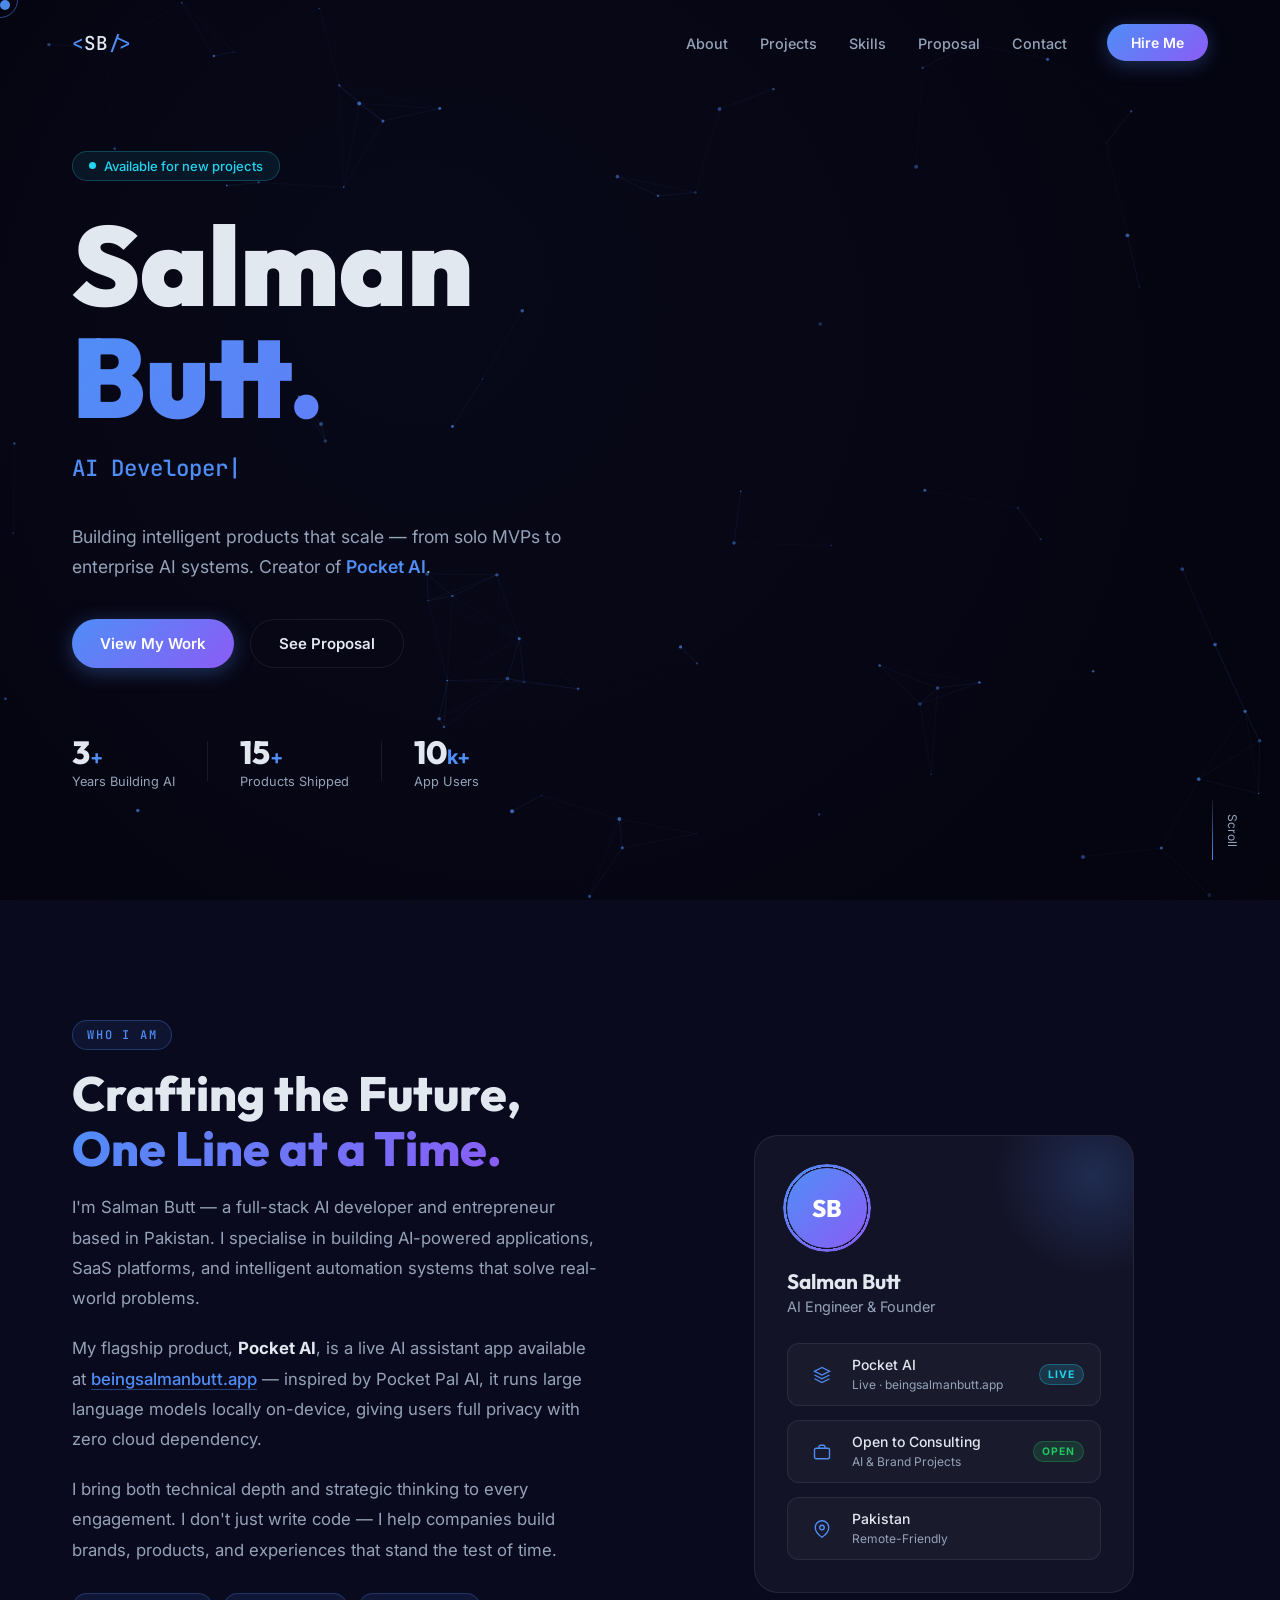
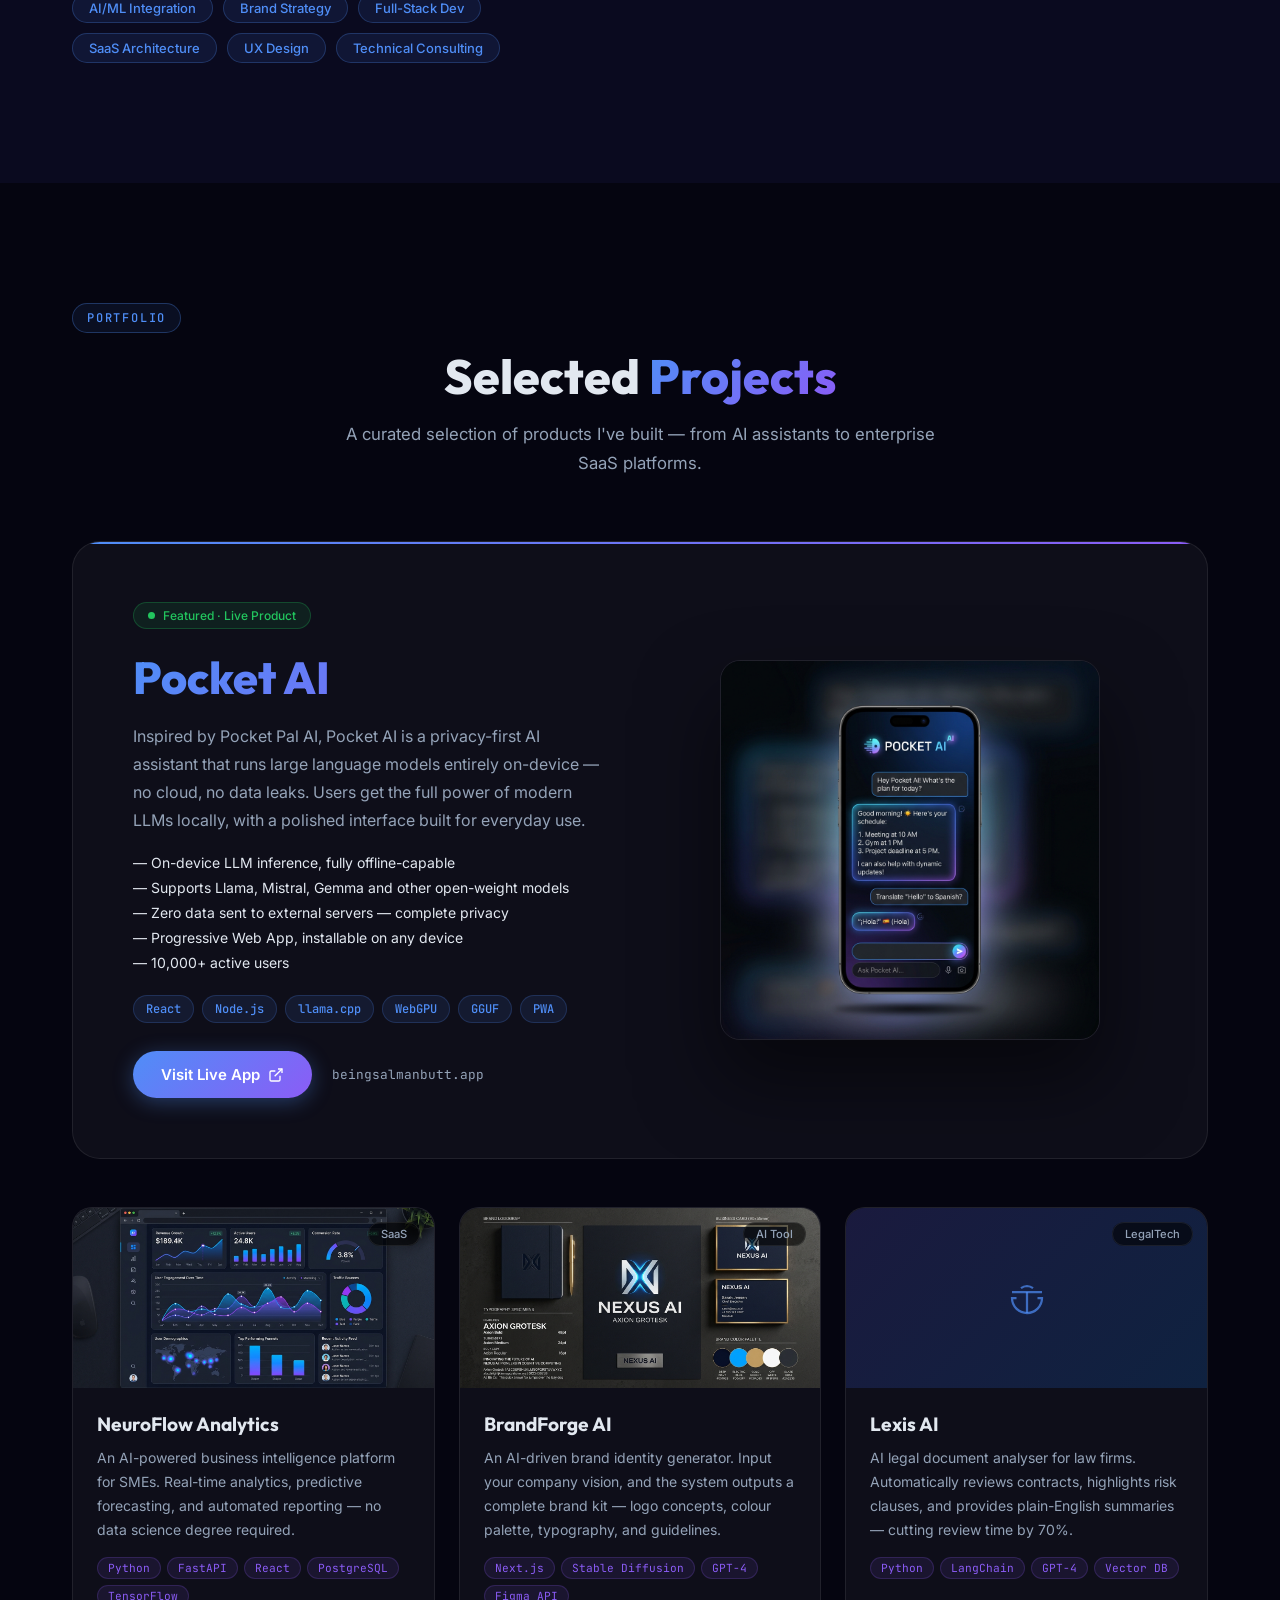
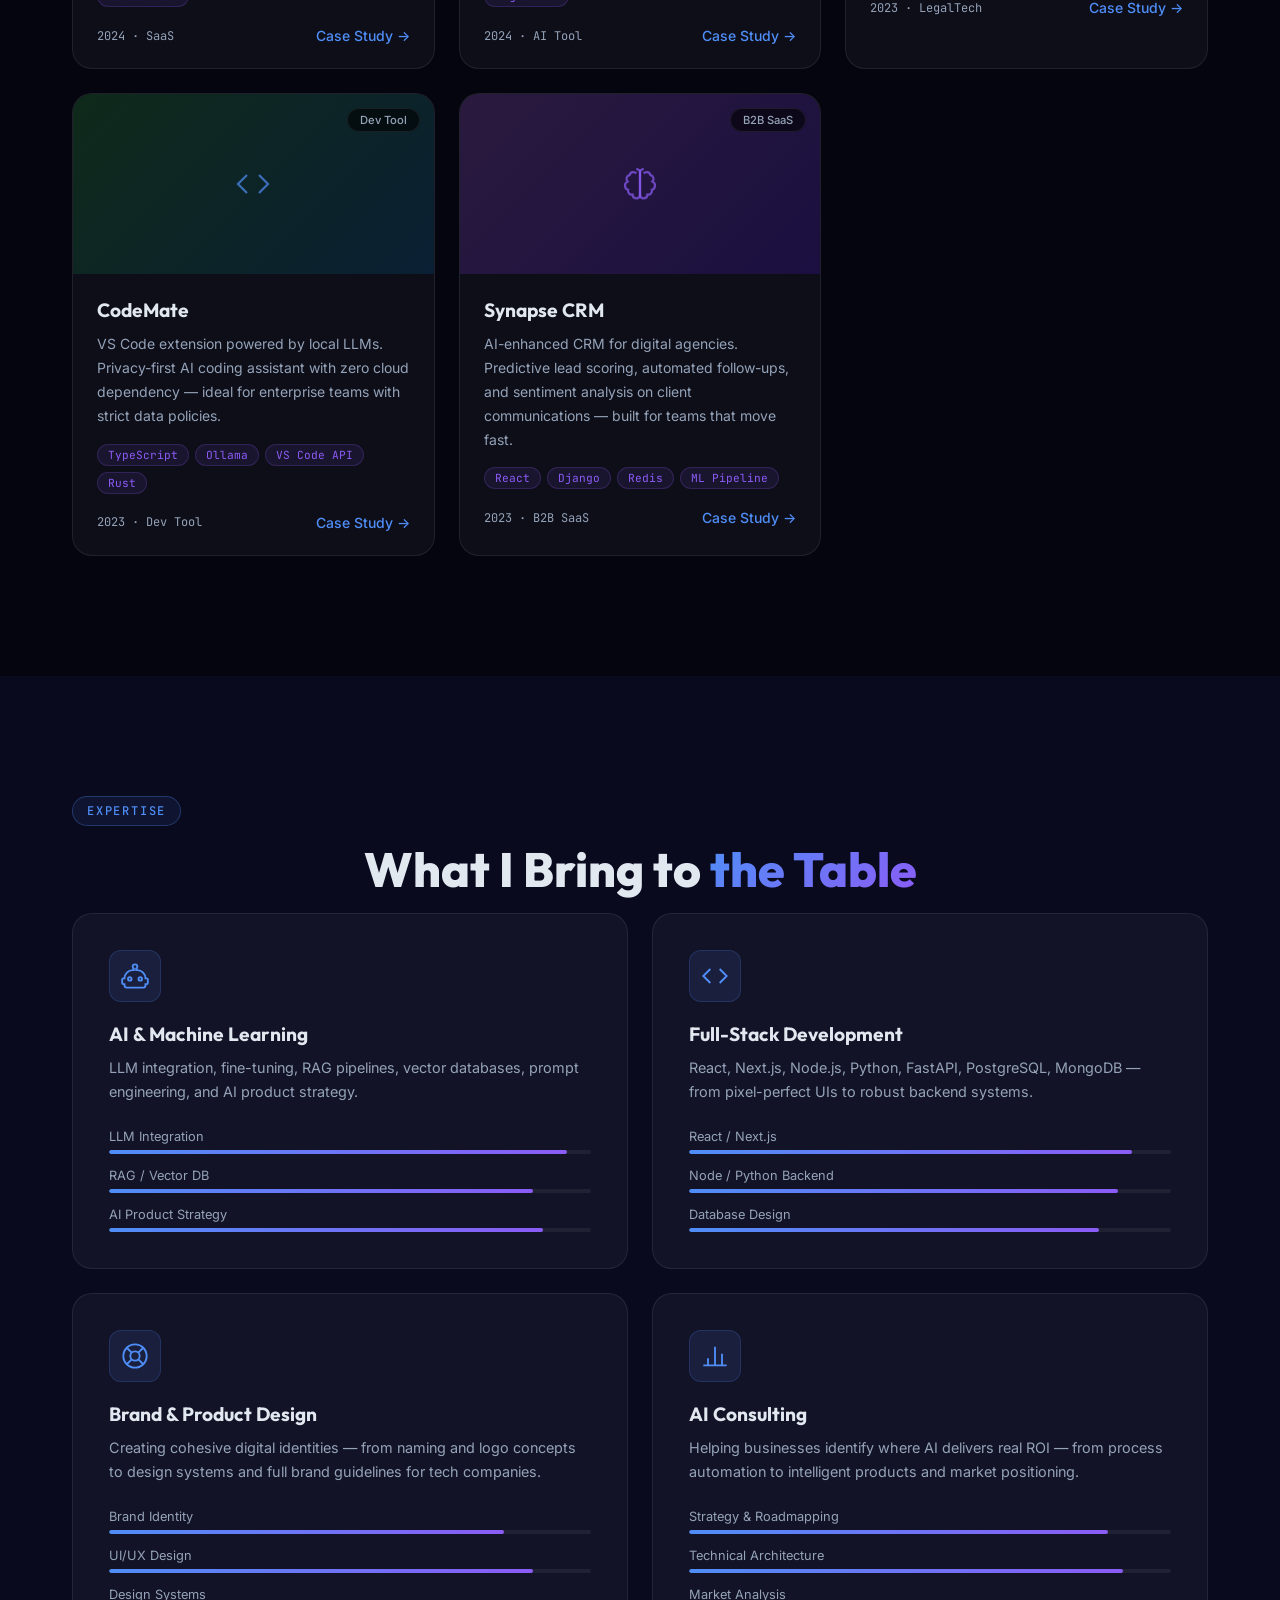
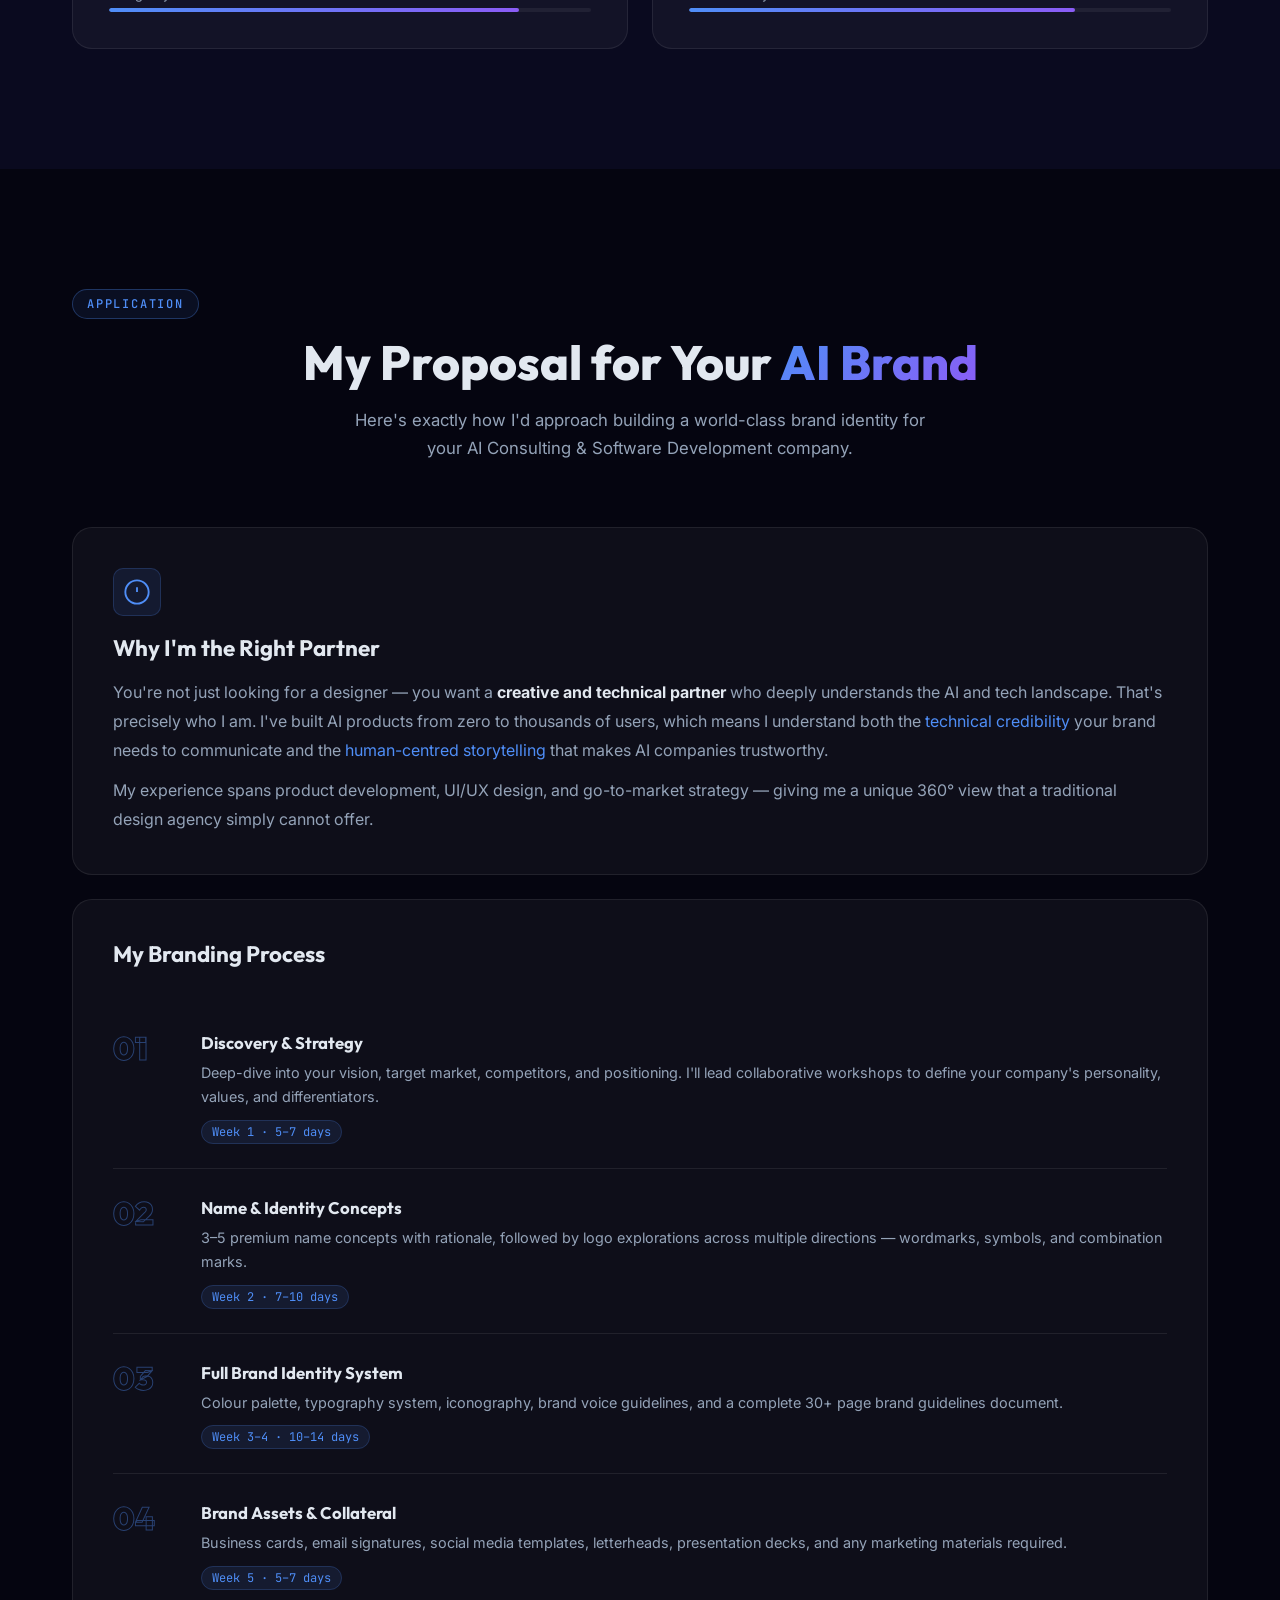
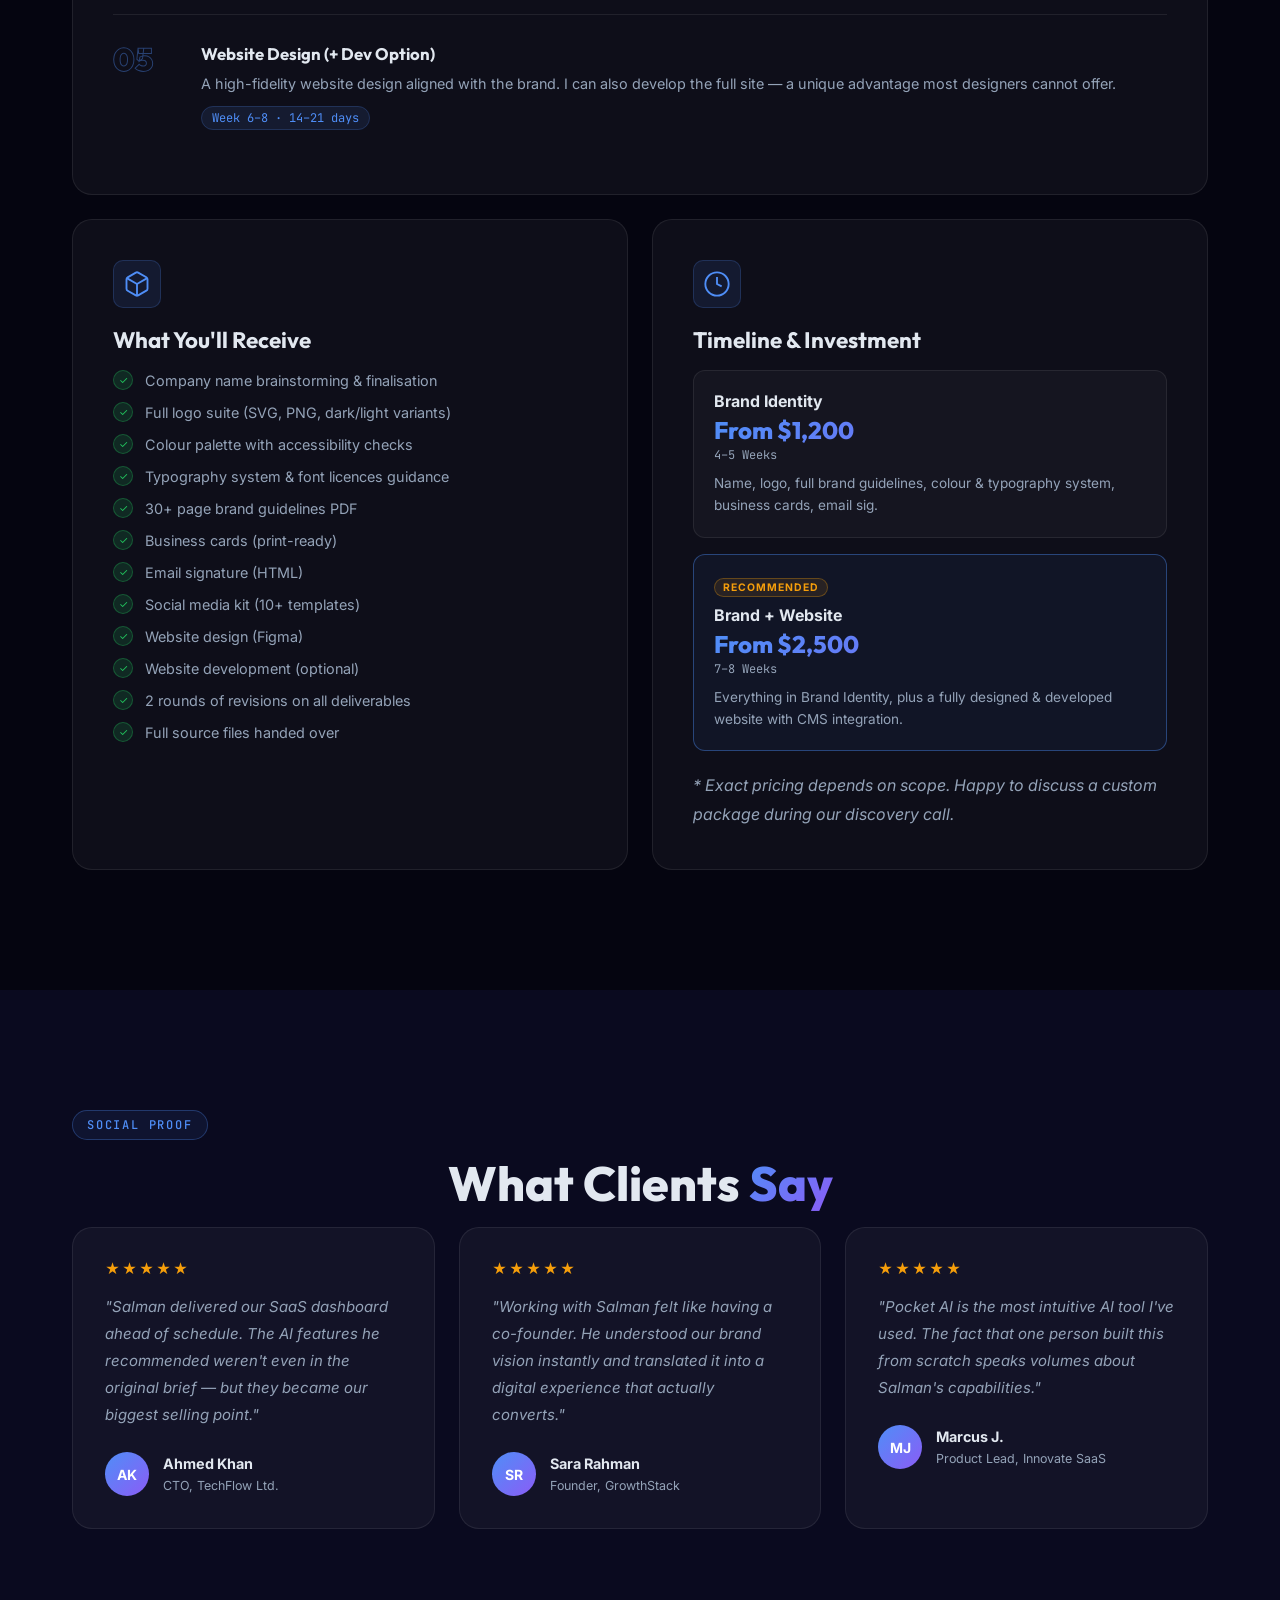
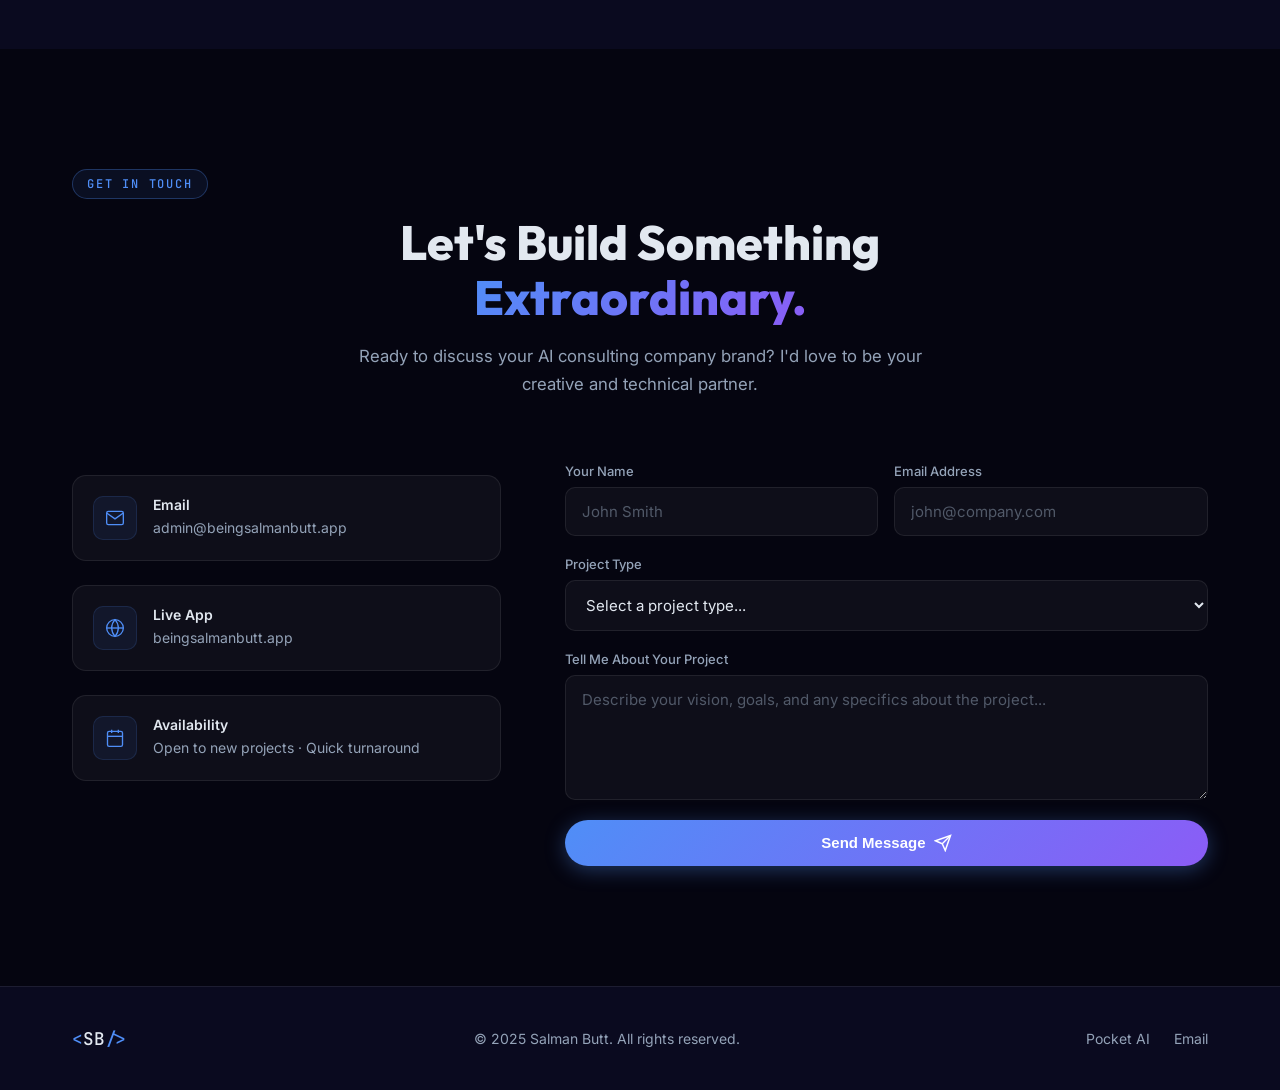
==== commit a83d08d5: "update email to admin@beingsalmanbutt.app" ====
--- a/index.html
+++ b/index.html
@@ -613,7 +613,7 @@
             </div>
             <div>
               <strong>Email</strong>
-              <a href="mailto:hello@beingsalmanbutt.app">hello@beingsalmanbutt.app</a>
+              <a href="mailto:admin@beingsalmanbutt.app">admin@beingsalmanbutt.app</a>
             </div>
           </div>
           <div class="contact-info-item" id="contact-website">
@@ -681,7 +681,7 @@
         <p class="footer-copy">© 2025 Salman Butt. All rights reserved.</p>
         <div class="footer-links">
           <a href="https://beingsalmanbutt.app" target="_blank" id="footer-app-link">Pocket AI</a>
-          <a href="mailto:hello@beingsalmanbutt.app" id="footer-email-link">Email</a>
+          <a href="mailto:admin@beingsalmanbutt.app" id="footer-email-link">Email</a>
         </div>
       </div>
     </div>
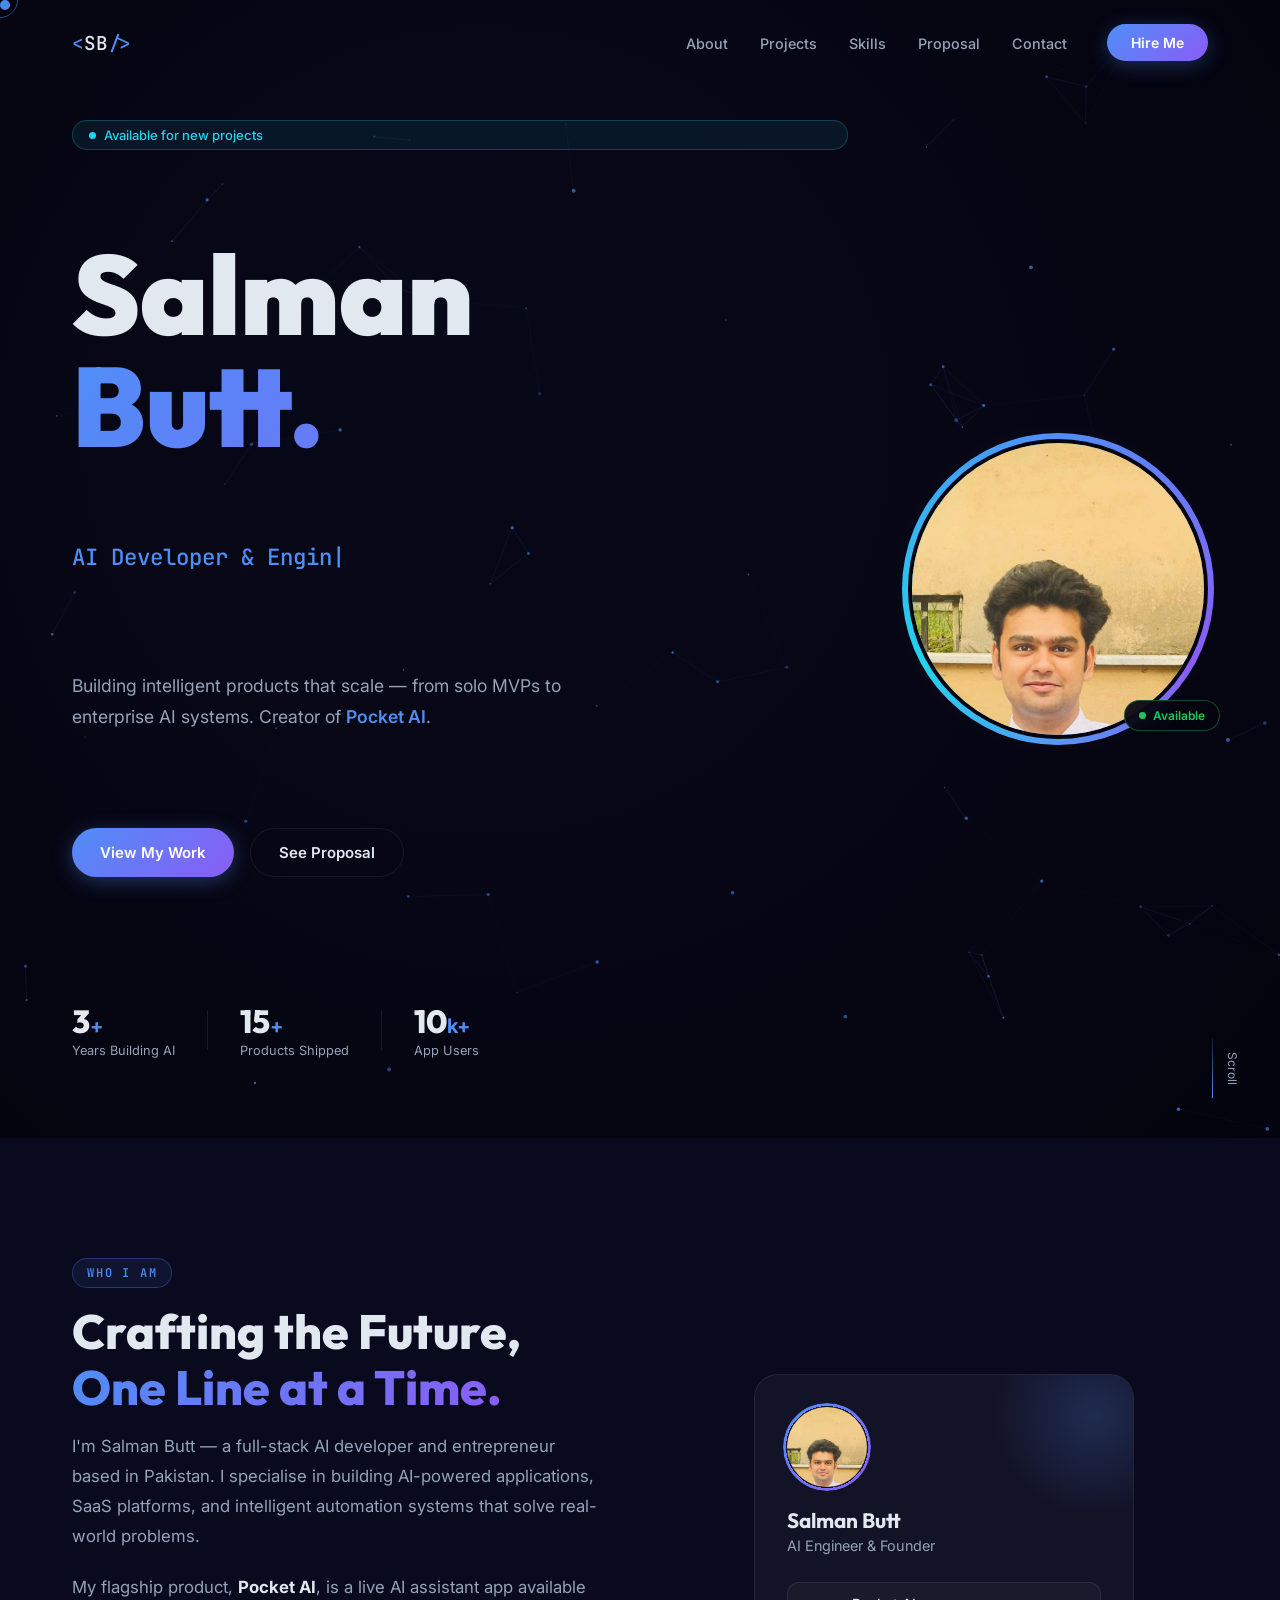
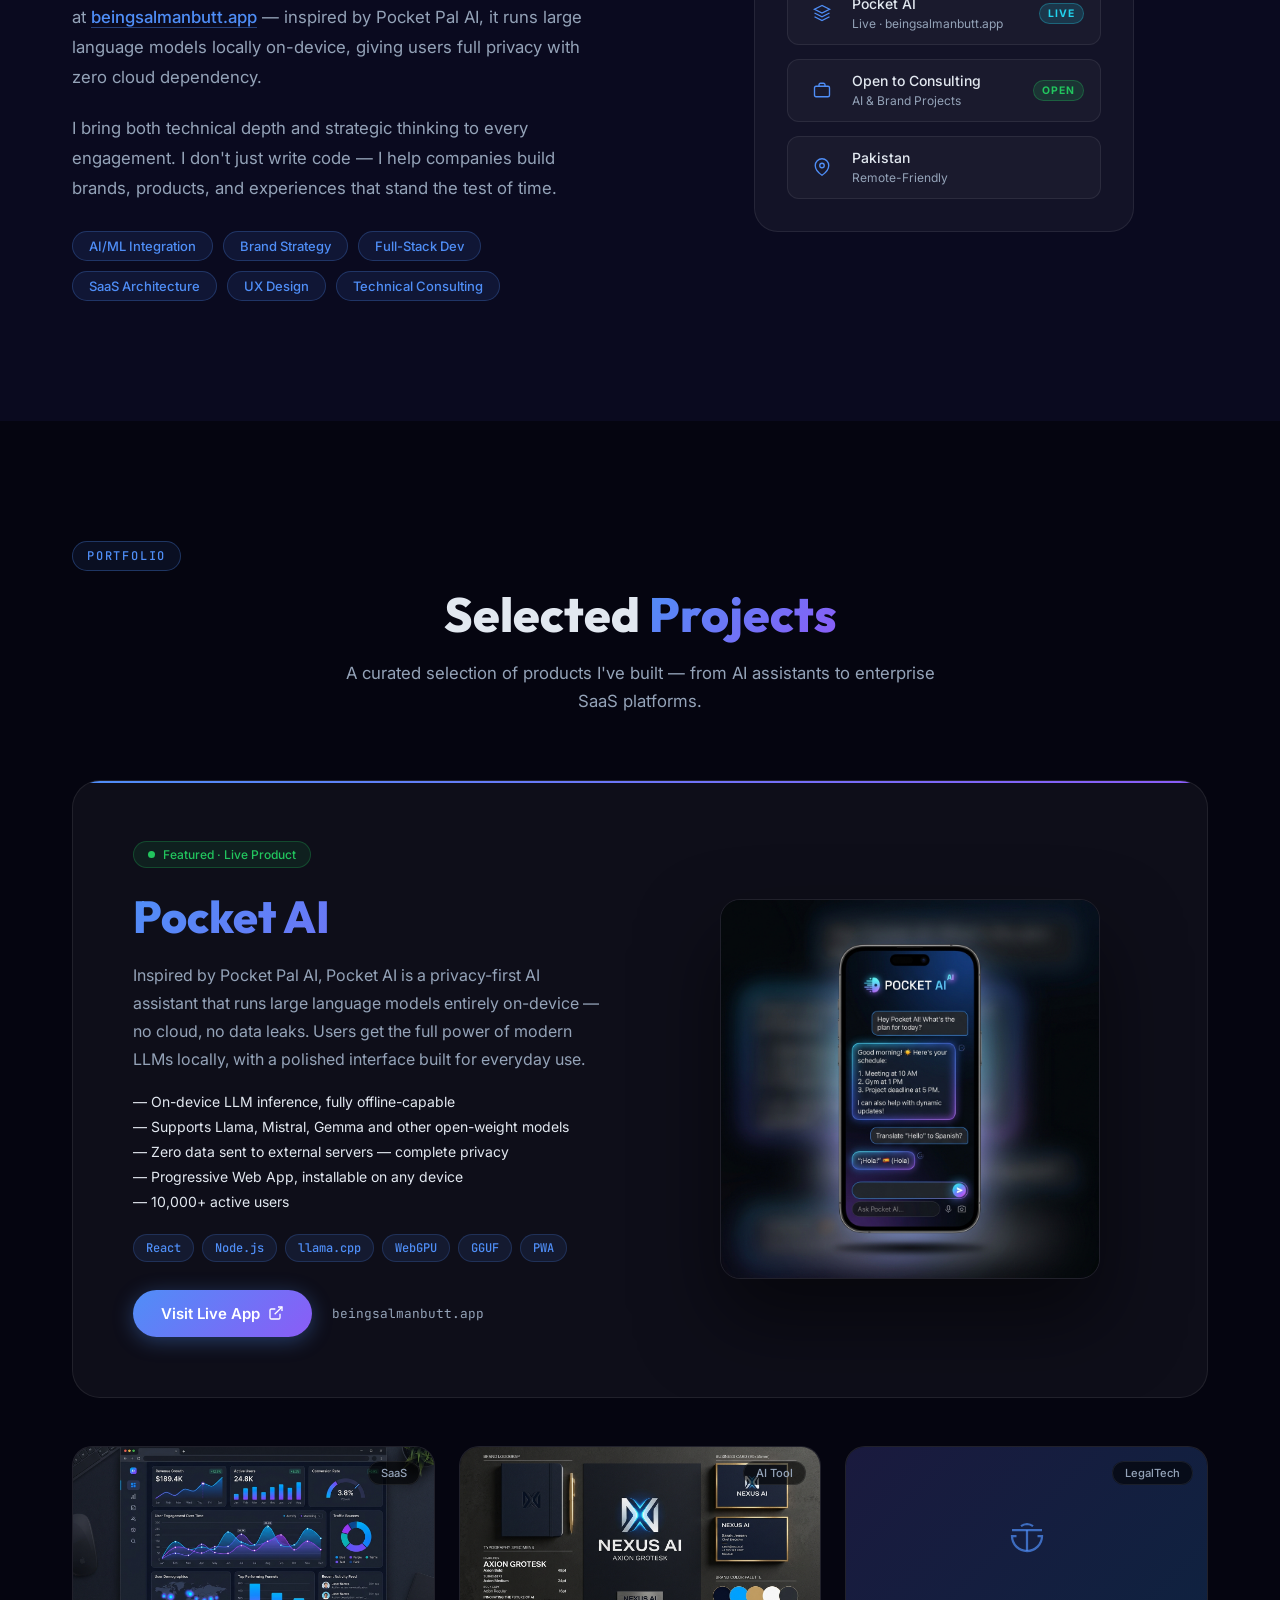
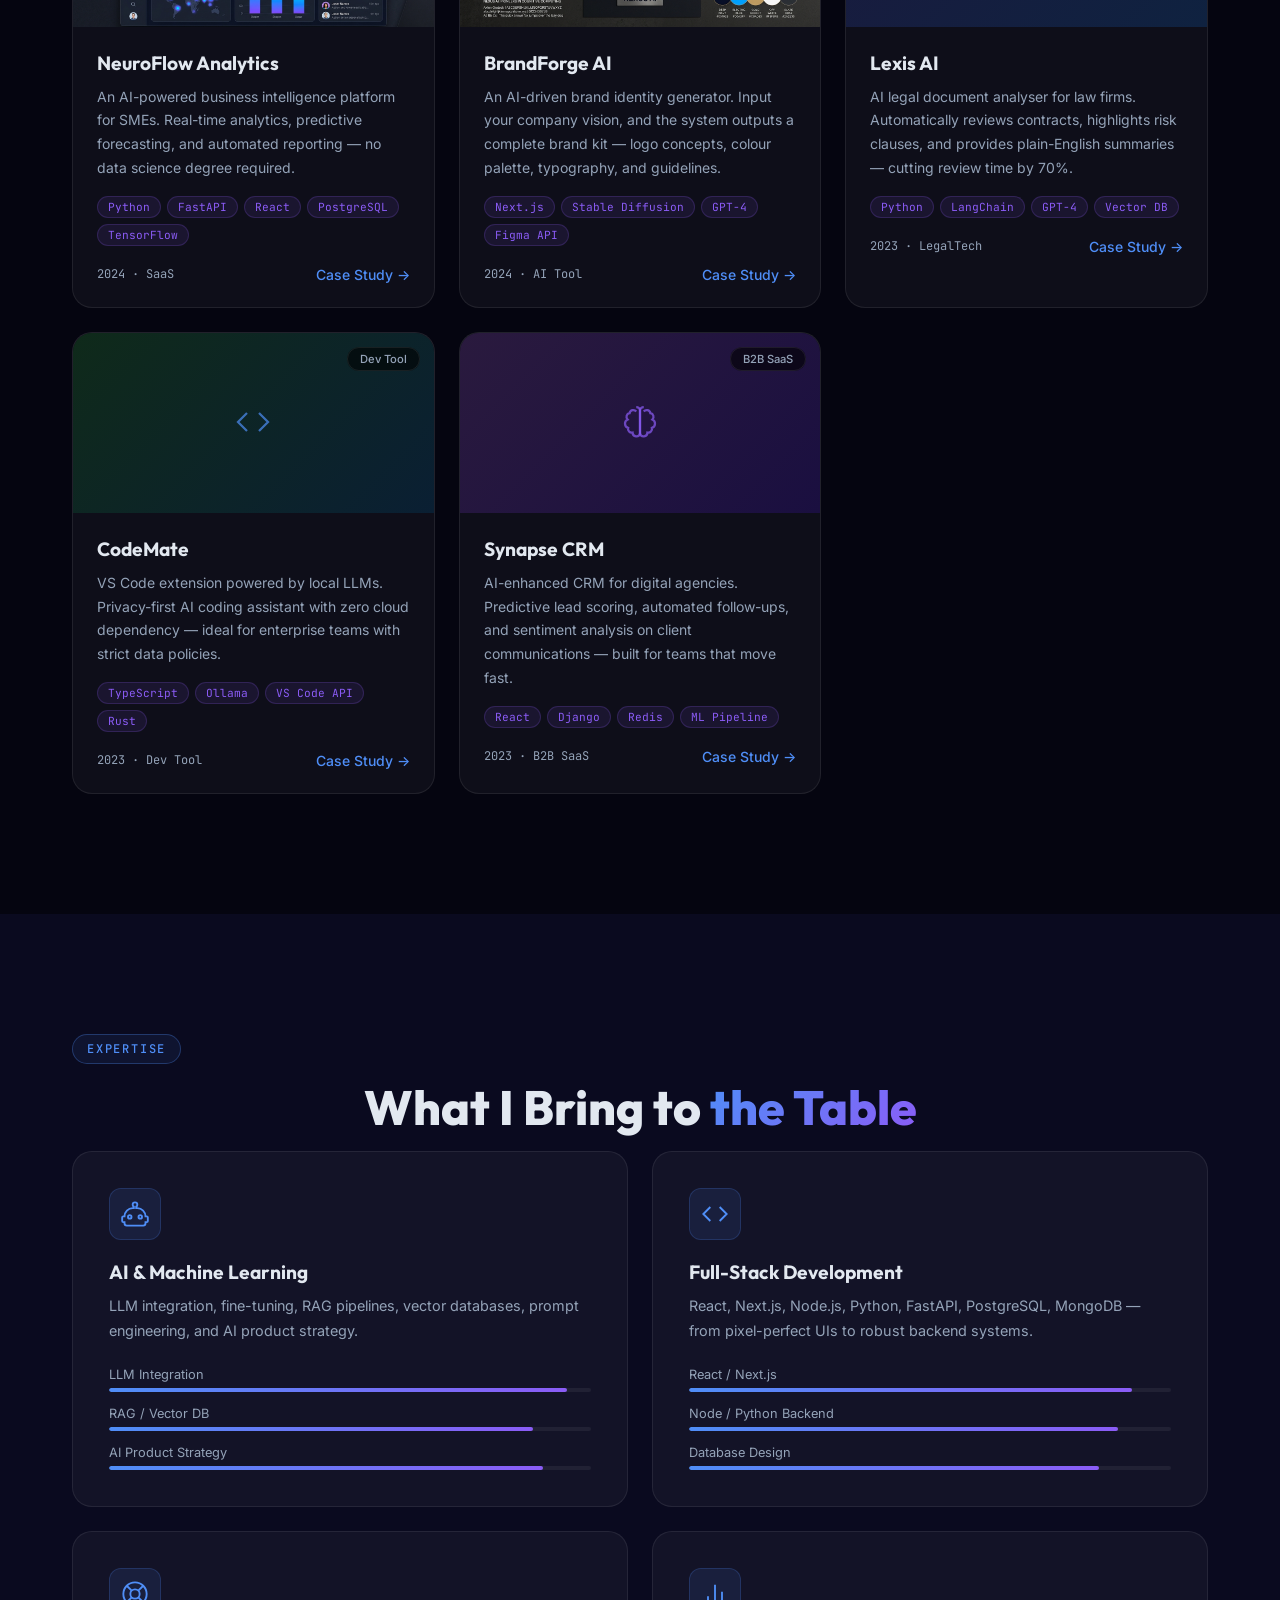
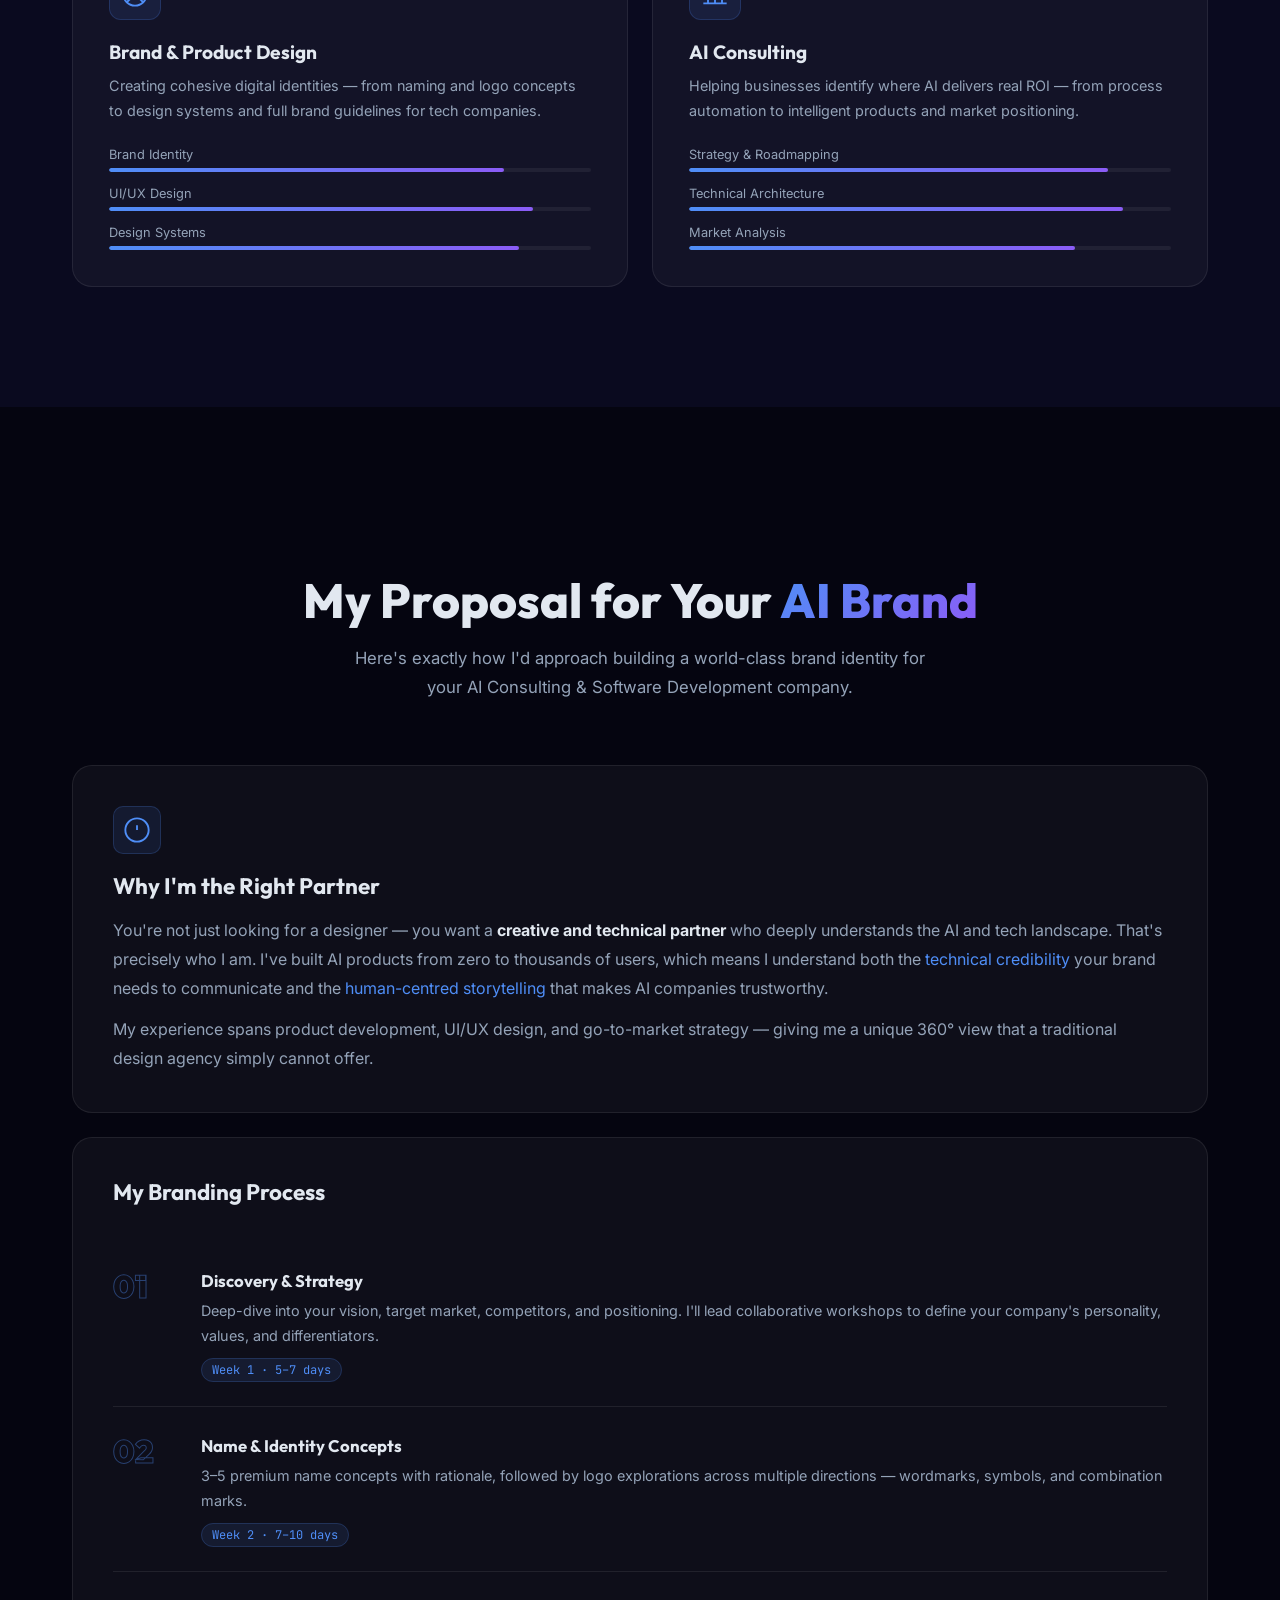
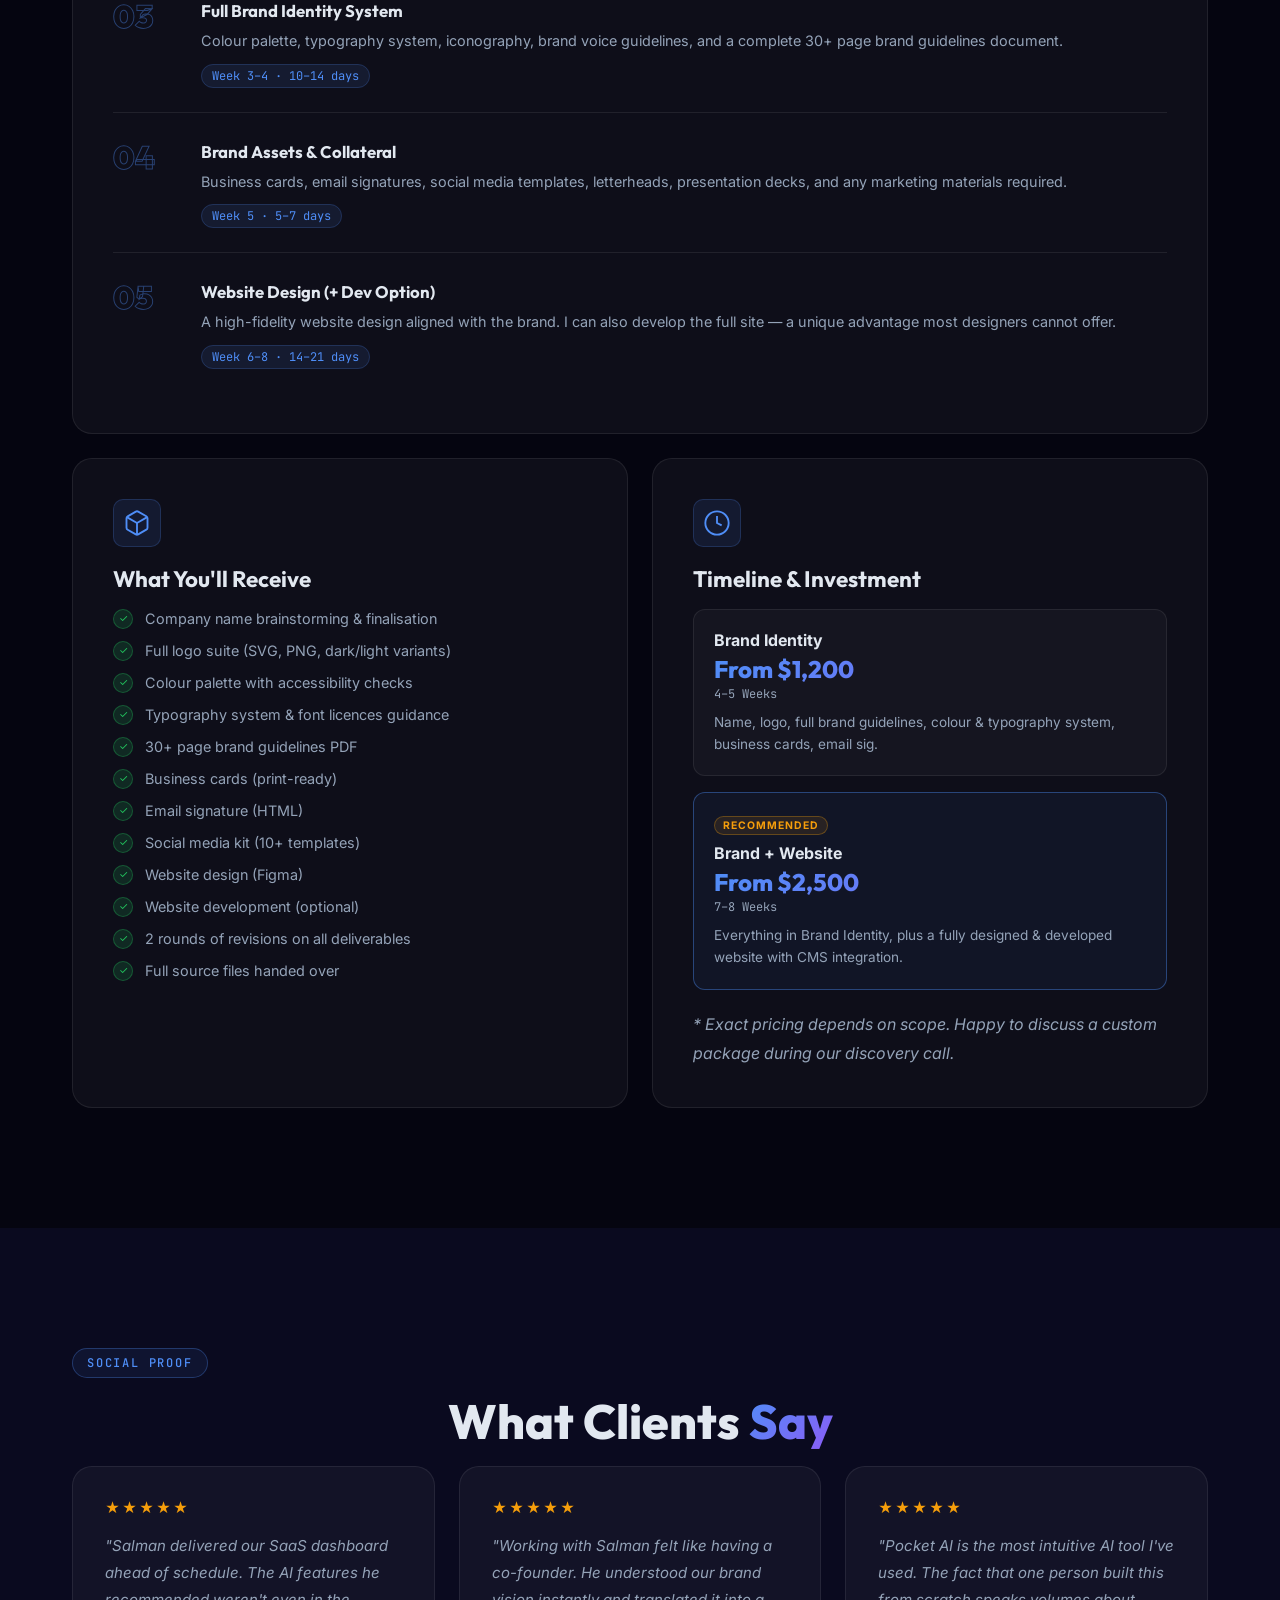
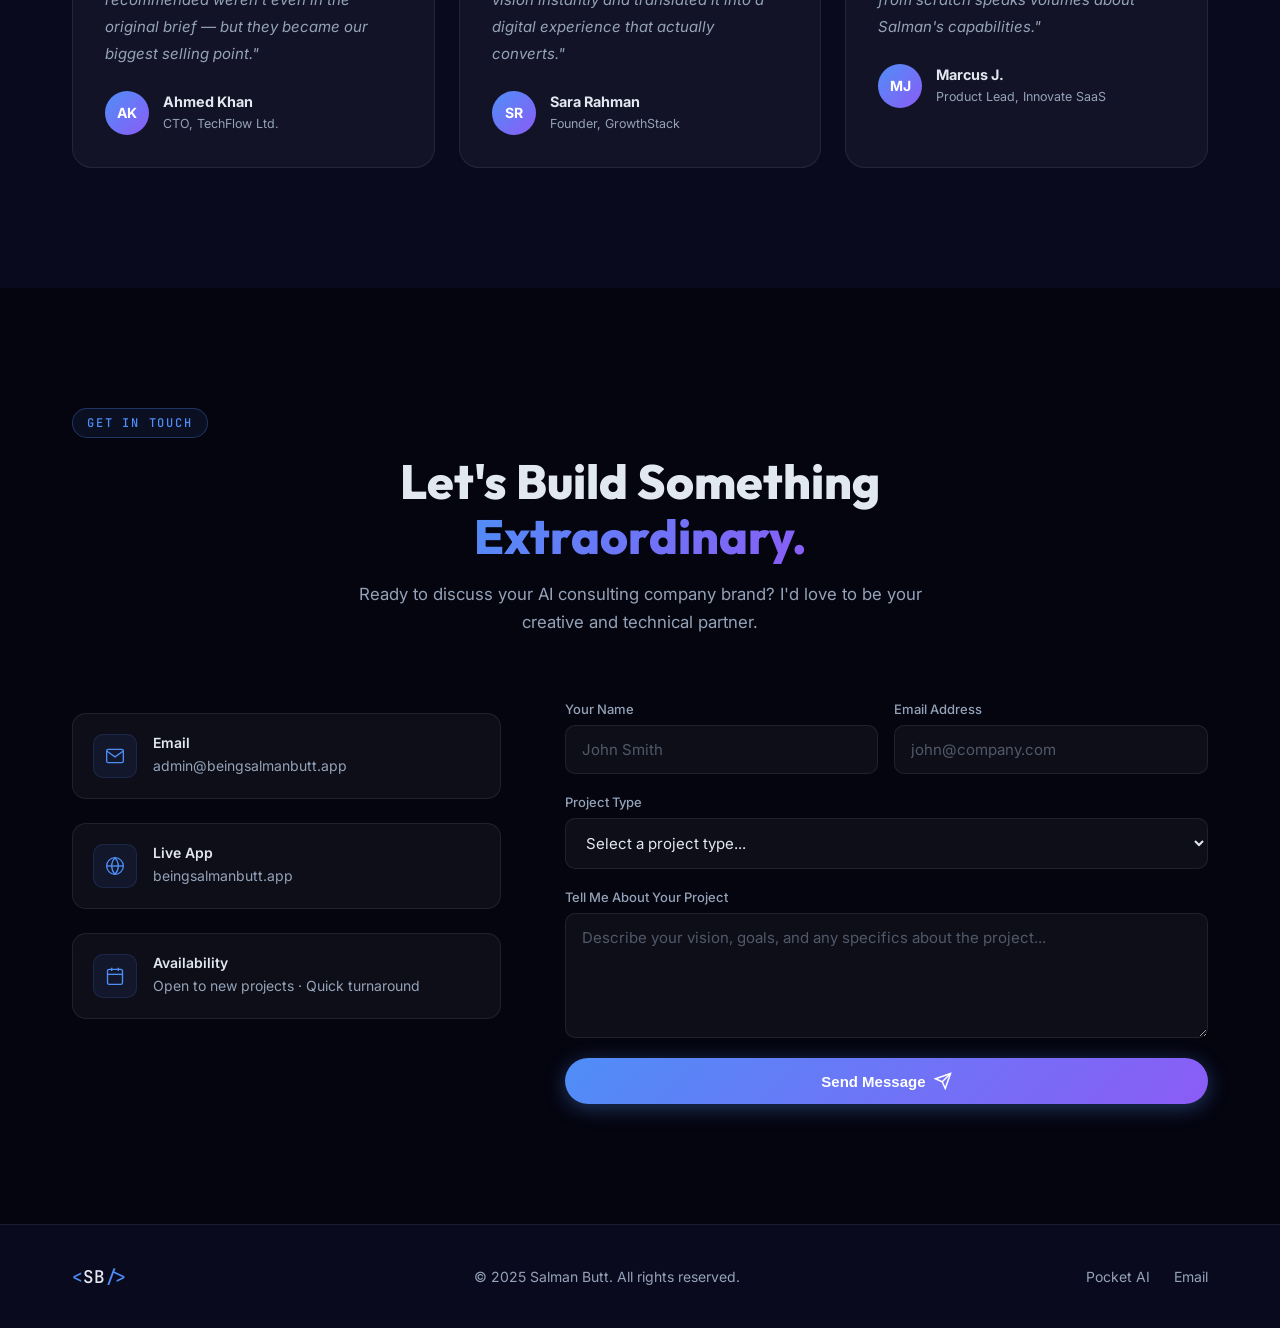
==== commit 4b61044a: "add professional photo to hero and about card" ====
--- a/index.html
+++ b/index.html
@@ -53,7 +53,7 @@
   <!-- ── HERO ── -->
   <section class="hero" id="hero">
     <canvas class="hero-canvas" id="heroCanvas"></canvas>
-    <div class="hero-content">
+    <div class="hero-content" style="display:grid;grid-template-columns:1fr auto;align-items:center;gap:60px;max-width:1200px;margin:0 auto;width:100%;padding:120px 32px 80px;position:relative;z-index:2;">
       <div class="hero-badge reveal-up" data-delay="0">
         <span class="badge-dot"></span>
         Available for new projects
@@ -87,6 +87,19 @@
         <div class="stat">
           <span class="stat-num" data-target="10">0</span><span class="stat-suffix">k+</span>
           <span class="stat-label">App Users</span>
+        </div>
+      </div>
+
+      <!-- Hero Photo -->
+      <div class="hero-photo-wrap reveal-right" data-delay="200" style="grid-column:2;grid-row:1/7;align-self:center;">
+        <div class="hero-photo-ring"></div>
+        <div class="hero-photo-inner">
+          <img src="salman.png" alt="Salman Butt" class="hero-photo" />
+        </div>
+        <div class="hero-photo-glow"></div>
+        <div class="hero-photo-badge">
+          <span class="badge-dot pulse"></span>
+          Available
         </div>
       </div>
     </div>
@@ -128,7 +141,9 @@
               <div class="card-inner">
                 <div class="card-avatar">
                   <div class="avatar-ring"></div>
-                  <div class="avatar-icon">SB</div>
+                  <div class="avatar-photo-wrap">
+                    <img src="salman.png" alt="Salman Butt" class="avatar-photo" />
+                  </div>
                 </div>
                 <div class="card-info">
                   <h3>Salman Butt</h3>
--- a/style.css
+++ b/style.css
@@ -938,6 +938,81 @@
 .footer-links a { font-size: 0.875rem; color: var(--muted); transition: var(--trans); }
 .footer-links a:hover { color: var(--blue); }
 
+/* ── HERO PHOTO ── */
+.hero-photo-wrap {
+  position: relative;
+  width: 300px;
+  height: 300px;
+  flex-shrink: 0;
+}
+.hero-photo-ring {
+  position: absolute;
+  inset: -6px;
+  border-radius: 50%;
+  background: conic-gradient(var(--blue), var(--purple), var(--cyan), var(--blue));
+  animation: spin-ring 6s linear infinite;
+  z-index: 0;
+}
+.hero-photo-inner {
+  position: relative;
+  width: 100%; height: 100%;
+  border-radius: 50%;
+  overflow: hidden;
+  border: 4px solid var(--bg);
+  z-index: 1;
+}
+.hero-photo {
+  width: 100%; height: 100%;
+  object-fit: cover;
+  object-position: center top;
+  transition: transform 0.6s ease;
+  filter: brightness(1.05) contrast(1.05);
+}
+.hero-photo-wrap:hover .hero-photo { transform: scale(1.05); }
+.hero-photo-glow {
+  position: absolute;
+  inset: -30px;
+  background: radial-gradient(circle, rgba(79,142,247,0.25) 0%, transparent 65%);
+  pointer-events: none;
+  z-index: -1;
+  animation: pulse-glow 3s ease-in-out infinite;
+}
+@keyframes pulse-glow {
+  0%, 100% { opacity: 0.6; transform: scale(1); }
+  50% { opacity: 1; transform: scale(1.08); }
+}
+.hero-photo-badge {
+  position: absolute;
+  bottom: 8px; right: -12px;
+  display: inline-flex;
+  align-items: center; gap: 7px;
+  background: rgba(5,5,16,0.9);
+  border: 1px solid rgba(34,197,94,0.35);
+  backdrop-filter: blur(12px);
+  border-radius: 50px;
+  padding: 7px 14px;
+  font-size: 0.75rem;
+  font-weight: 600;
+  color: #22c55e;
+  z-index: 10;
+  white-space: nowrap;
+}
+
+/* ── AVATAR PHOTO (About card) ── */
+.avatar-photo-wrap {
+  width: 80px; height: 80px;
+  border-radius: 50%;
+  overflow: hidden;
+  position: relative;
+  z-index: 1;
+}
+.avatar-photo {
+  width: 100%; height: 100%;
+  object-fit: cover;
+  object-position: center top;
+  filter: brightness(1.05);
+}
+
 /* ── RESPONSIVE ── */
 @media (max-width: 1024px) {
   .project-grid { grid-template-columns: repeat(2, 1fr); }
@@ -960,6 +1035,10 @@
   .stat-divider { display: none; }
   .container { padding: 0 20px; }
   .footer-inner { flex-direction: column; text-align: center; }
+  .hero-photo-wrap { display: none; }
+  div[style*="grid-template-columns:1fr auto"] {
+    grid-template-columns: 1fr !important;
+  }
 }
 @media (max-width: 480px) {
   .hero-btns { flex-direction: column; }
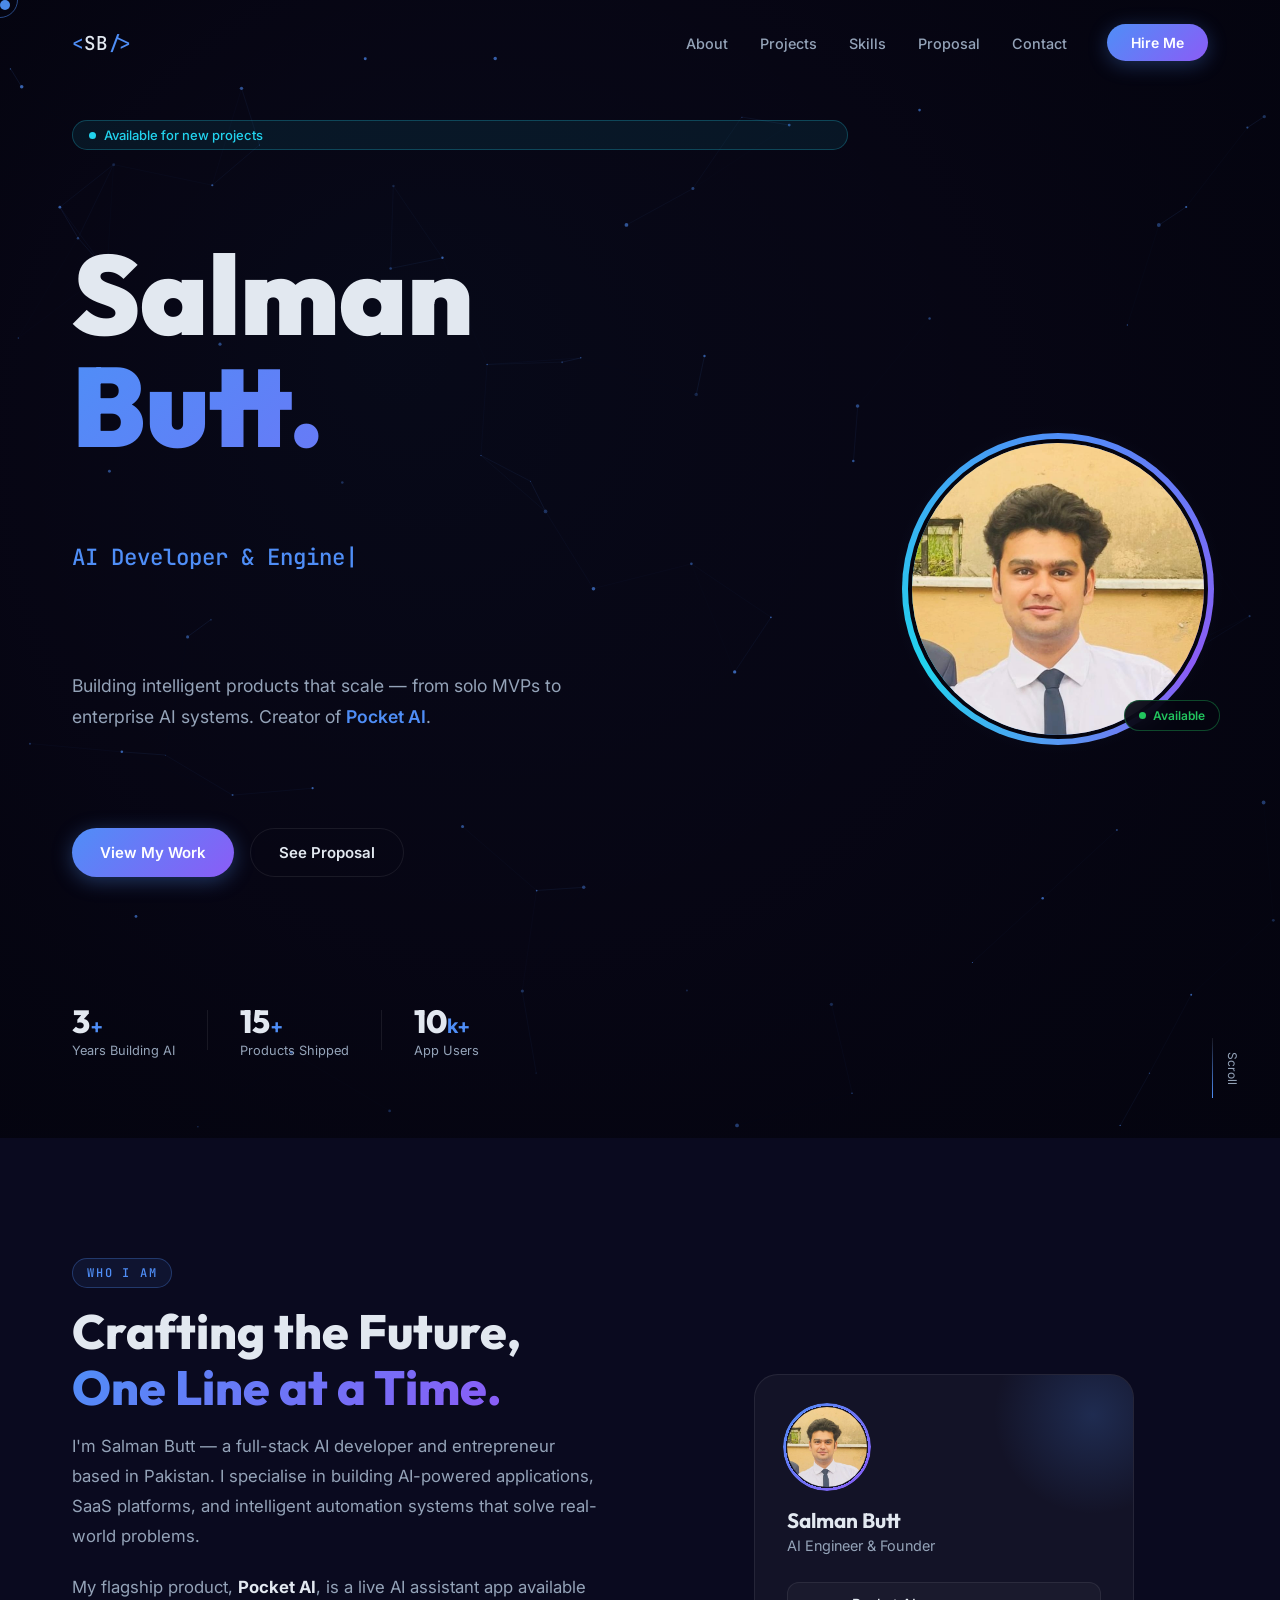
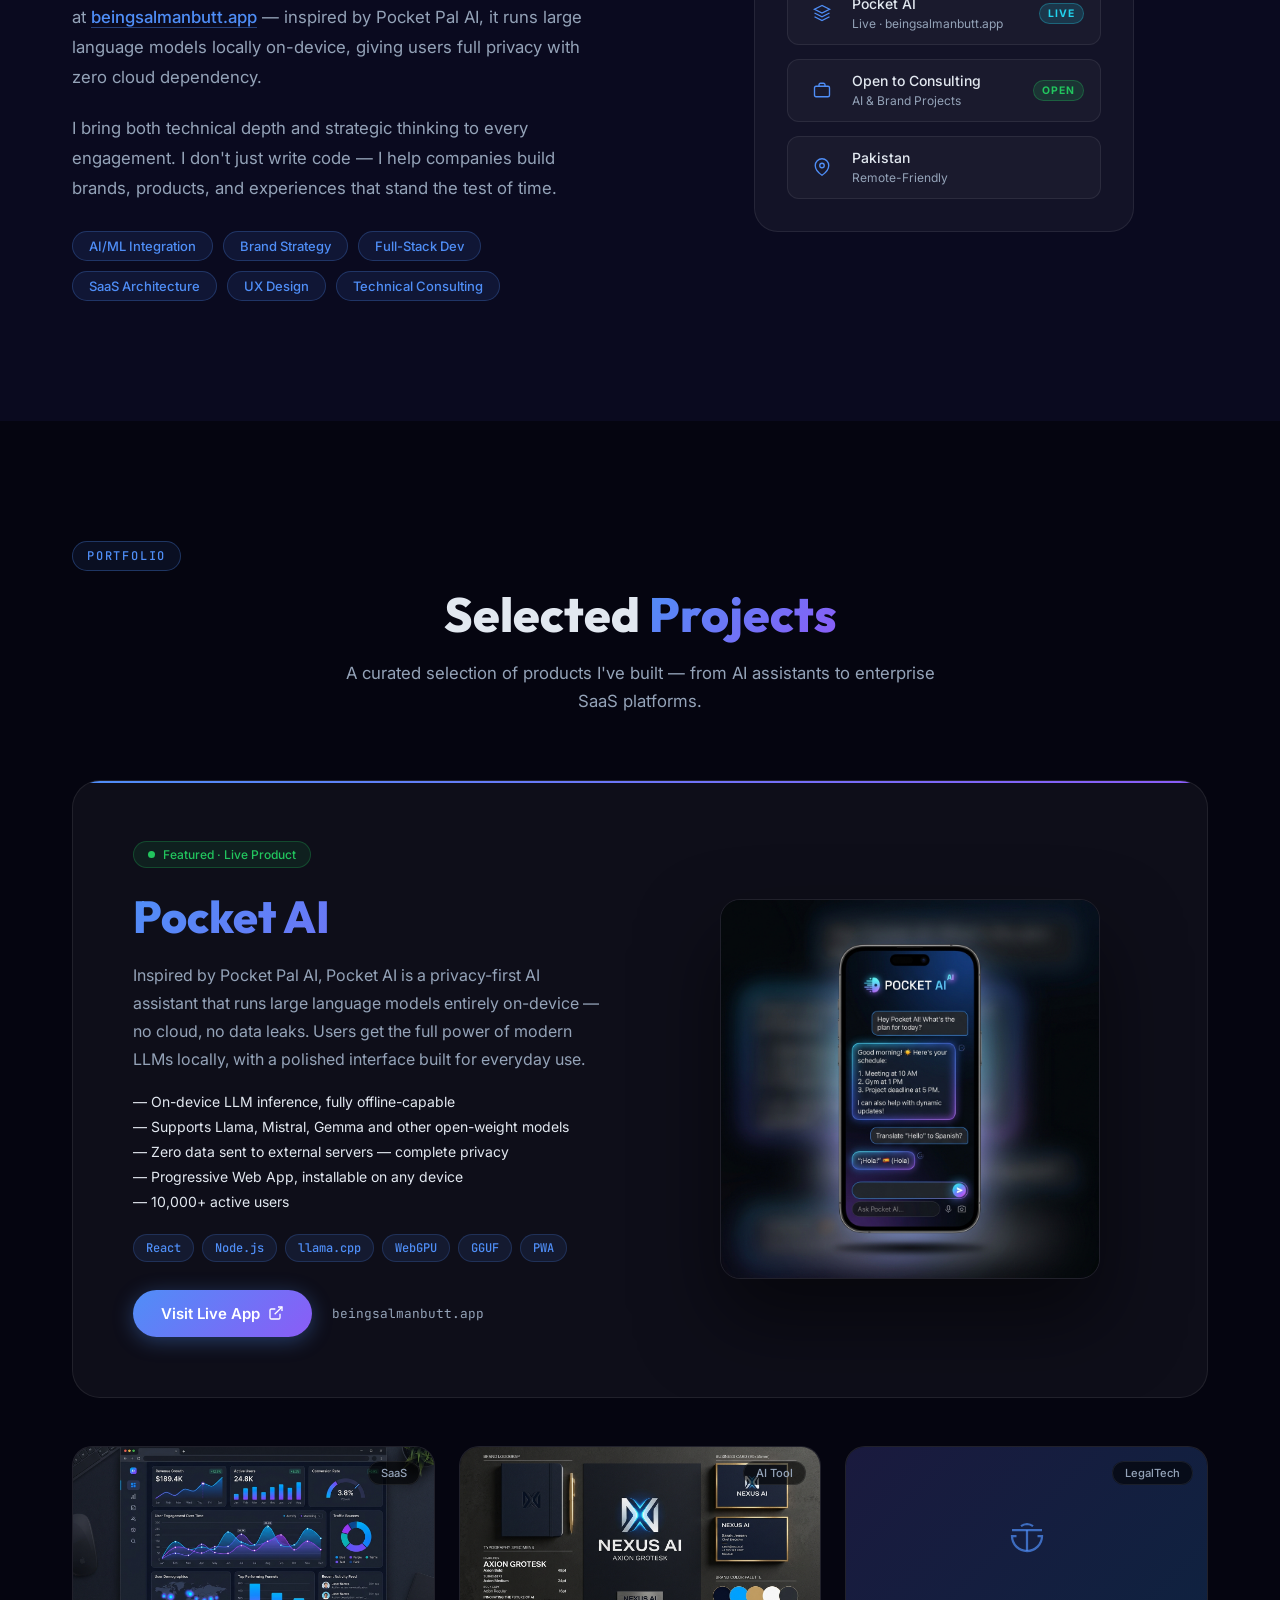
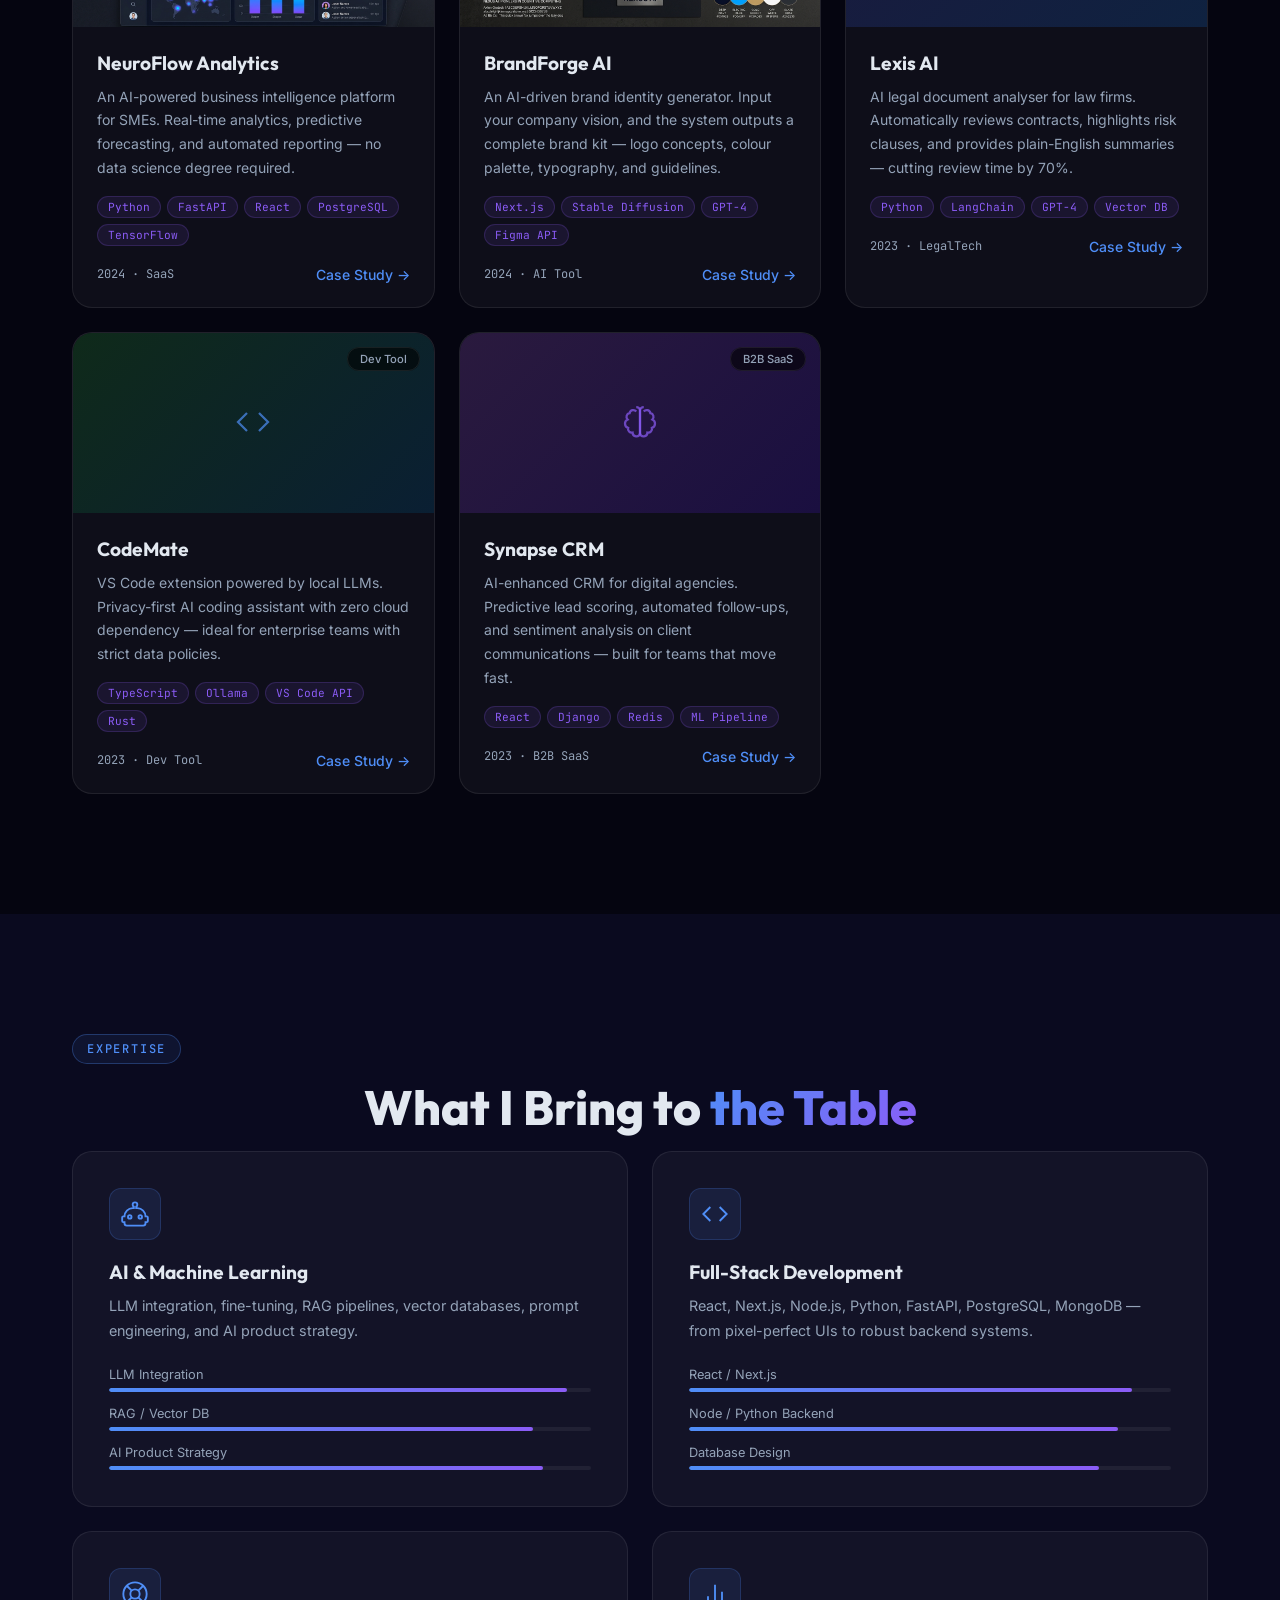
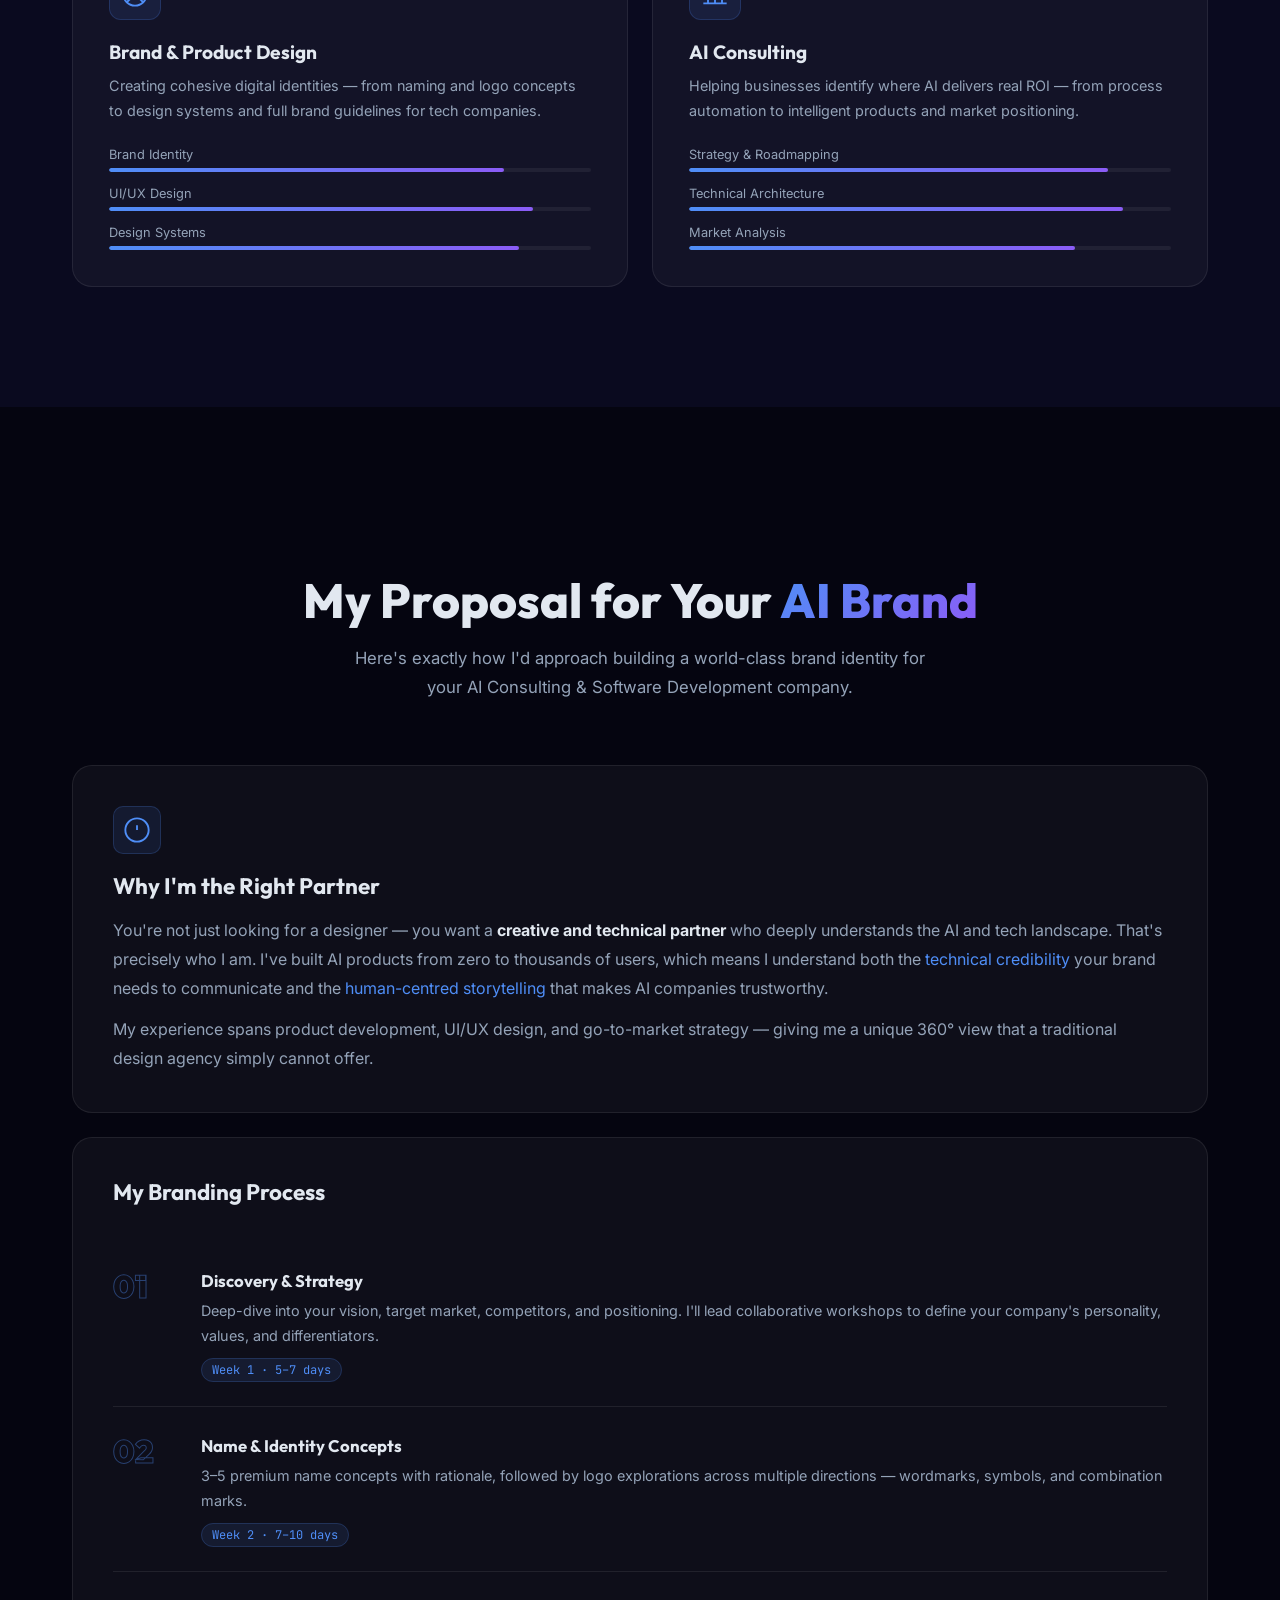
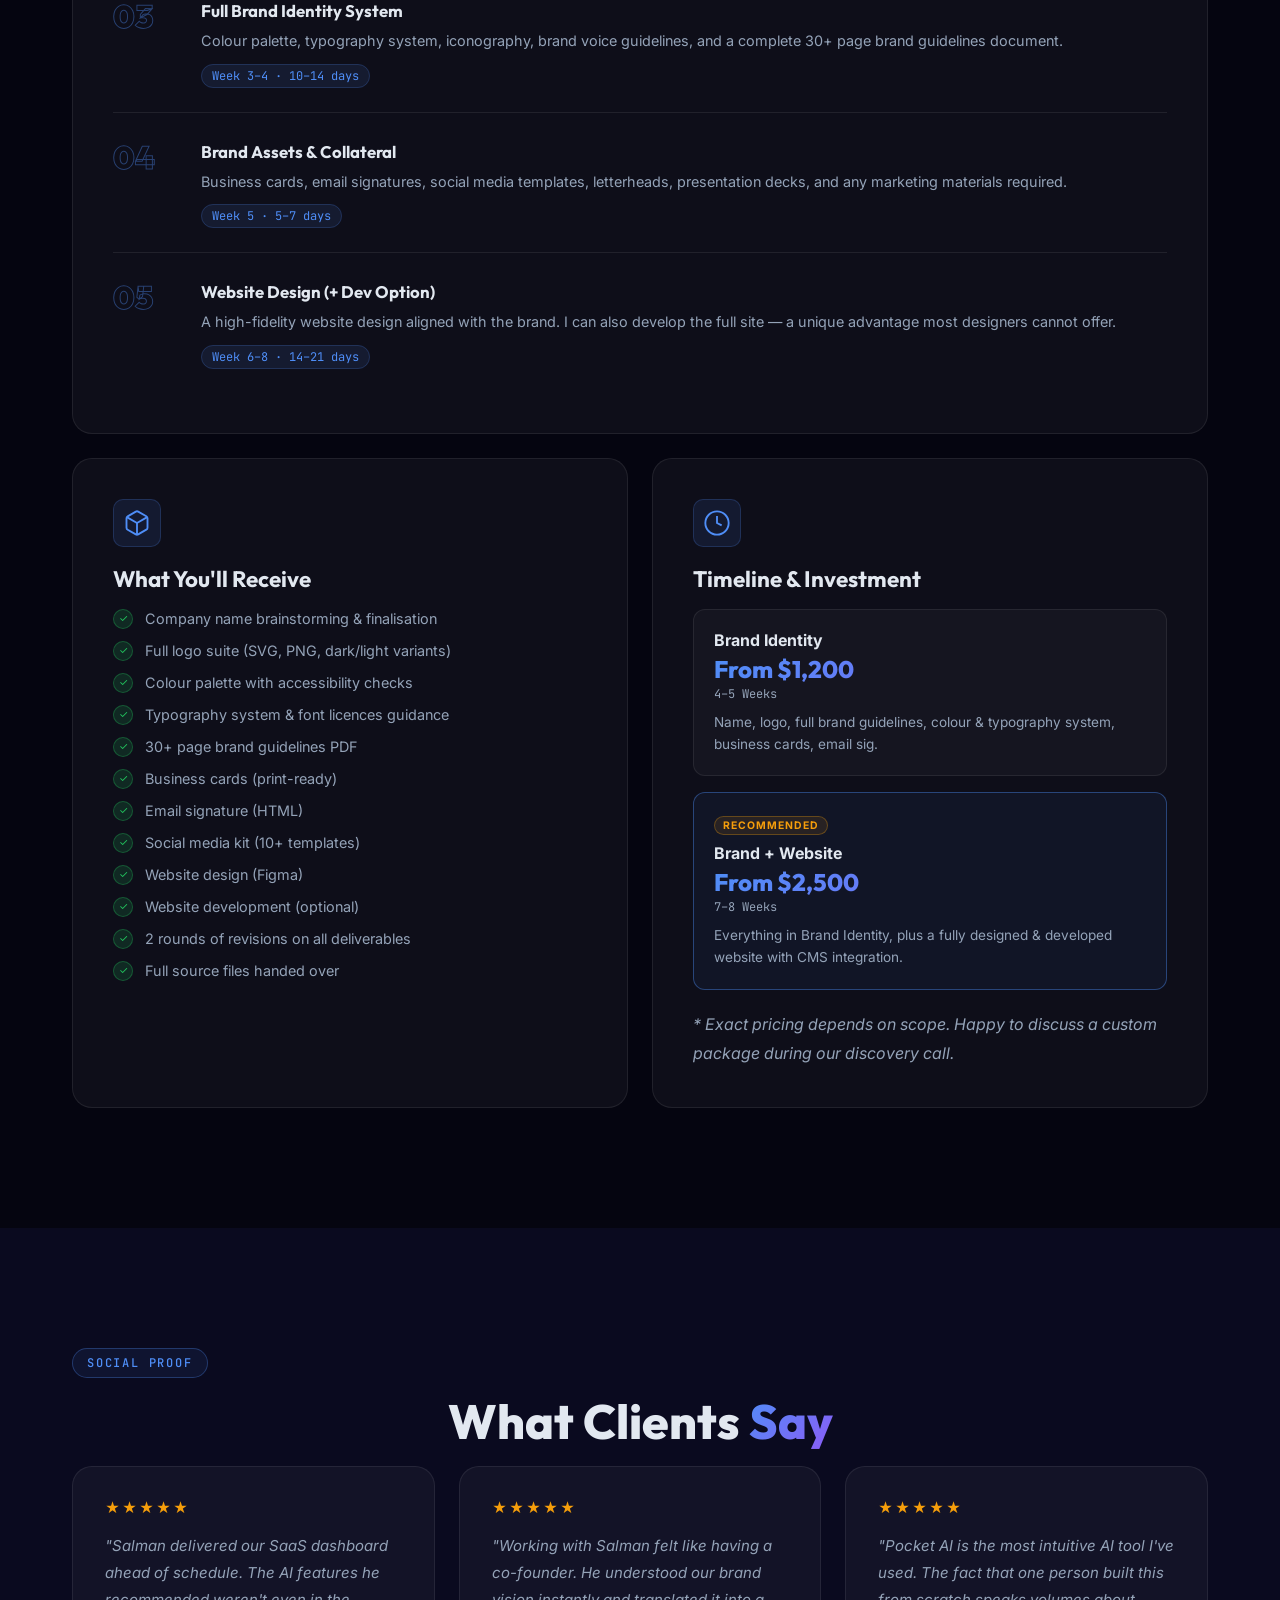
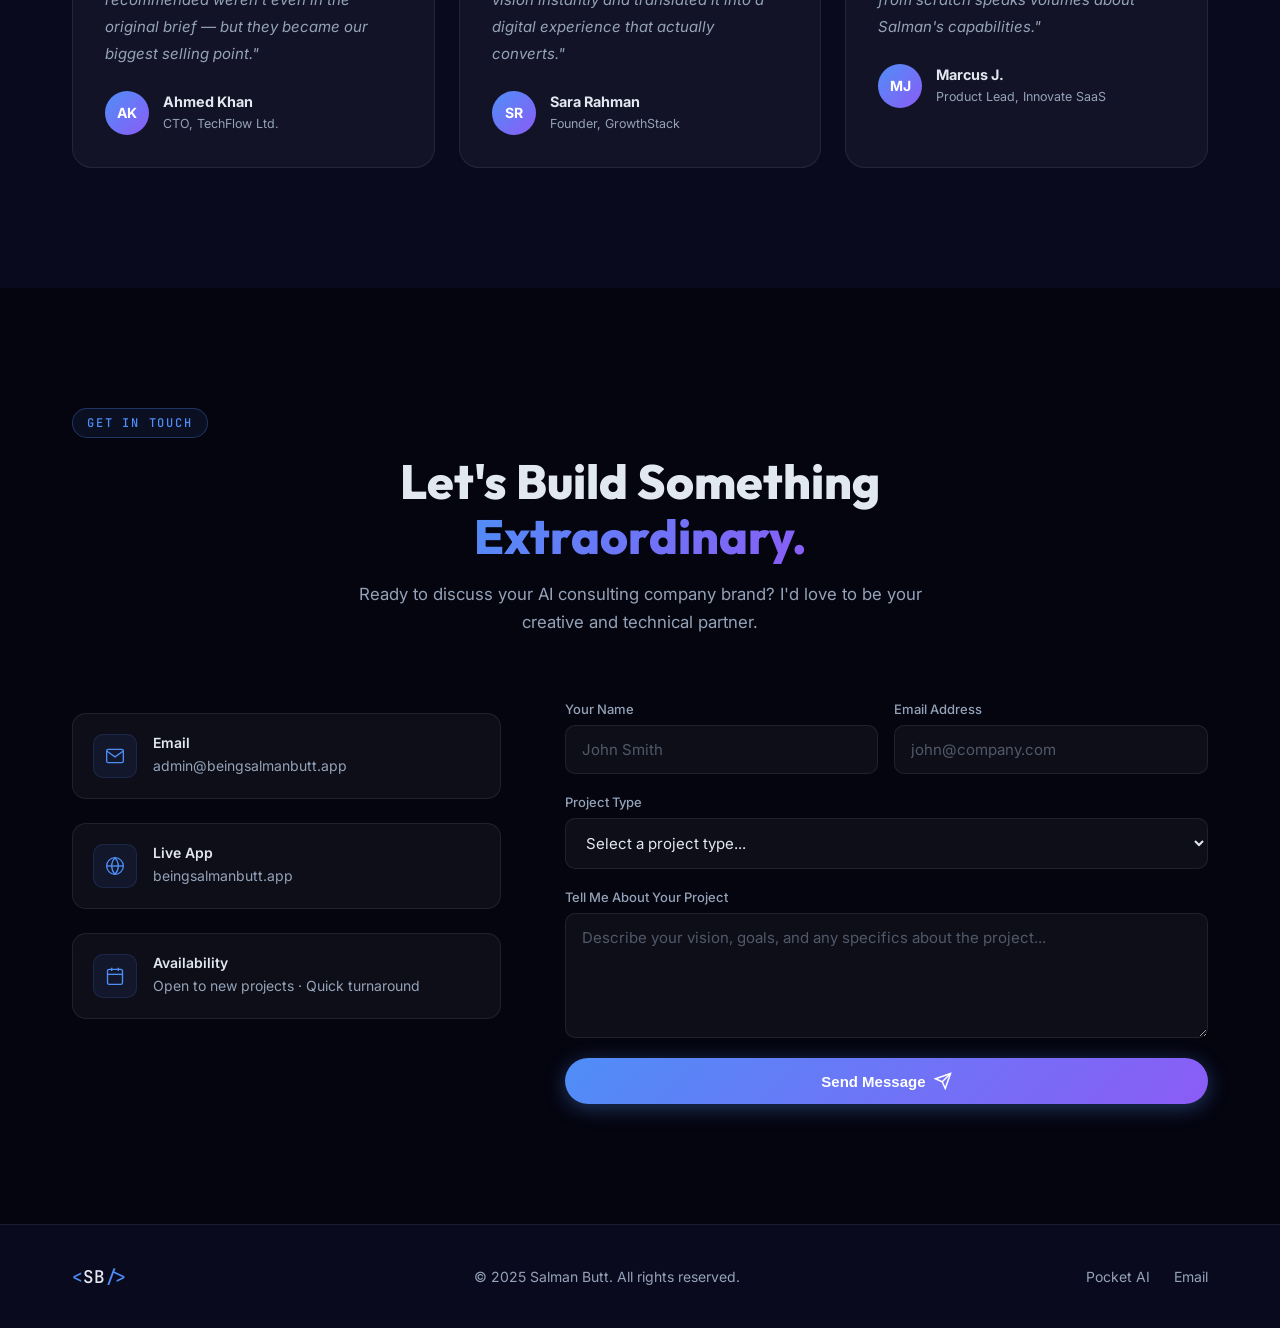
==== commit 82c945c0: "recompile presentation PDF with headshot and all project images" ====
--- a/index.html
+++ b/index.html
@@ -94,7 +94,7 @@
       <div class="hero-photo-wrap reveal-right" data-delay="200" style="grid-column:2;grid-row:1/7;align-self:center;">
         <div class="hero-photo-ring"></div>
         <div class="hero-photo-inner">
-          <img src="salman.png" alt="Salman Butt" class="hero-photo" />
+          <img src="salman_headshot.png" alt="Salman Butt" class="hero-photo" />
         </div>
         <div class="hero-photo-glow"></div>
         <div class="hero-photo-badge">
@@ -142,7 +142,7 @@
                 <div class="card-avatar">
                   <div class="avatar-ring"></div>
                   <div class="avatar-photo-wrap">
-                    <img src="salman.png" alt="Salman Butt" class="avatar-photo" />
+                    <img src="salman_headshot.png" alt="Salman Butt" class="avatar-photo" />
                   </div>
                 </div>
                 <div class="card-info">
